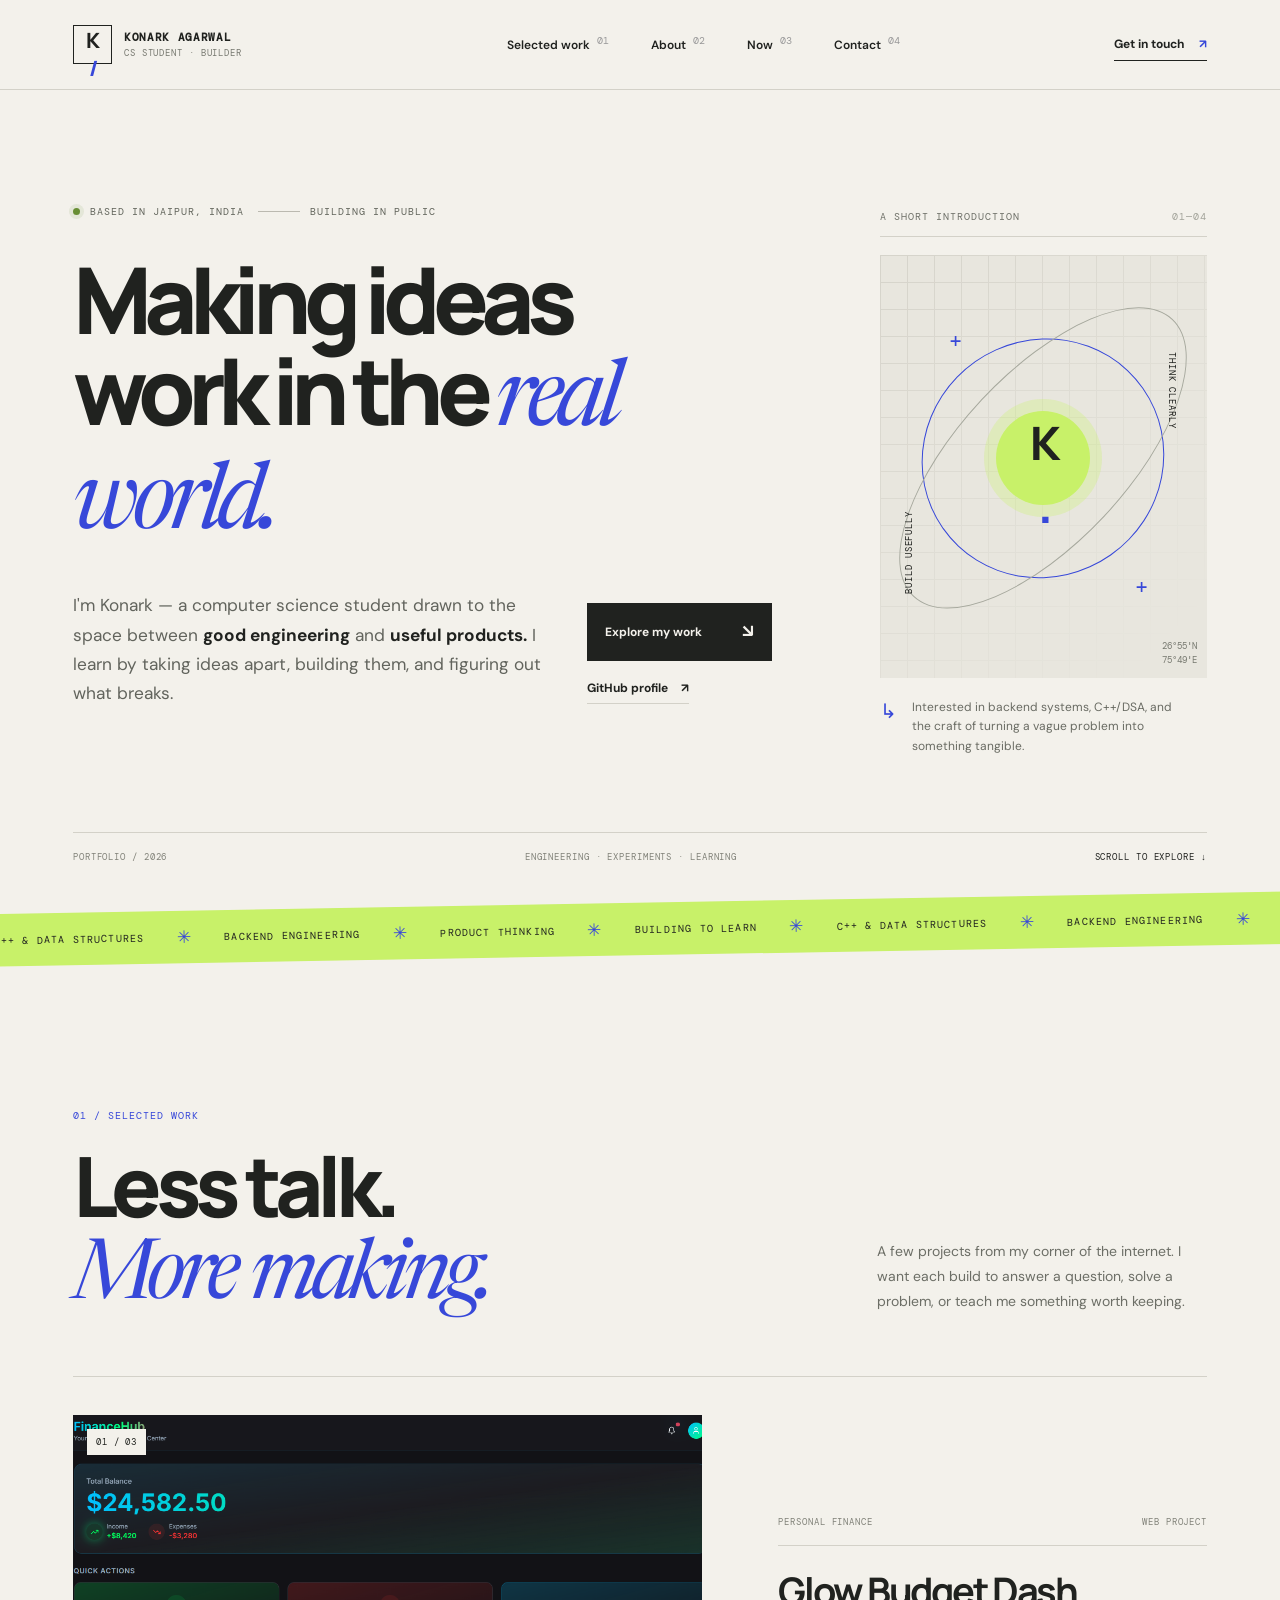
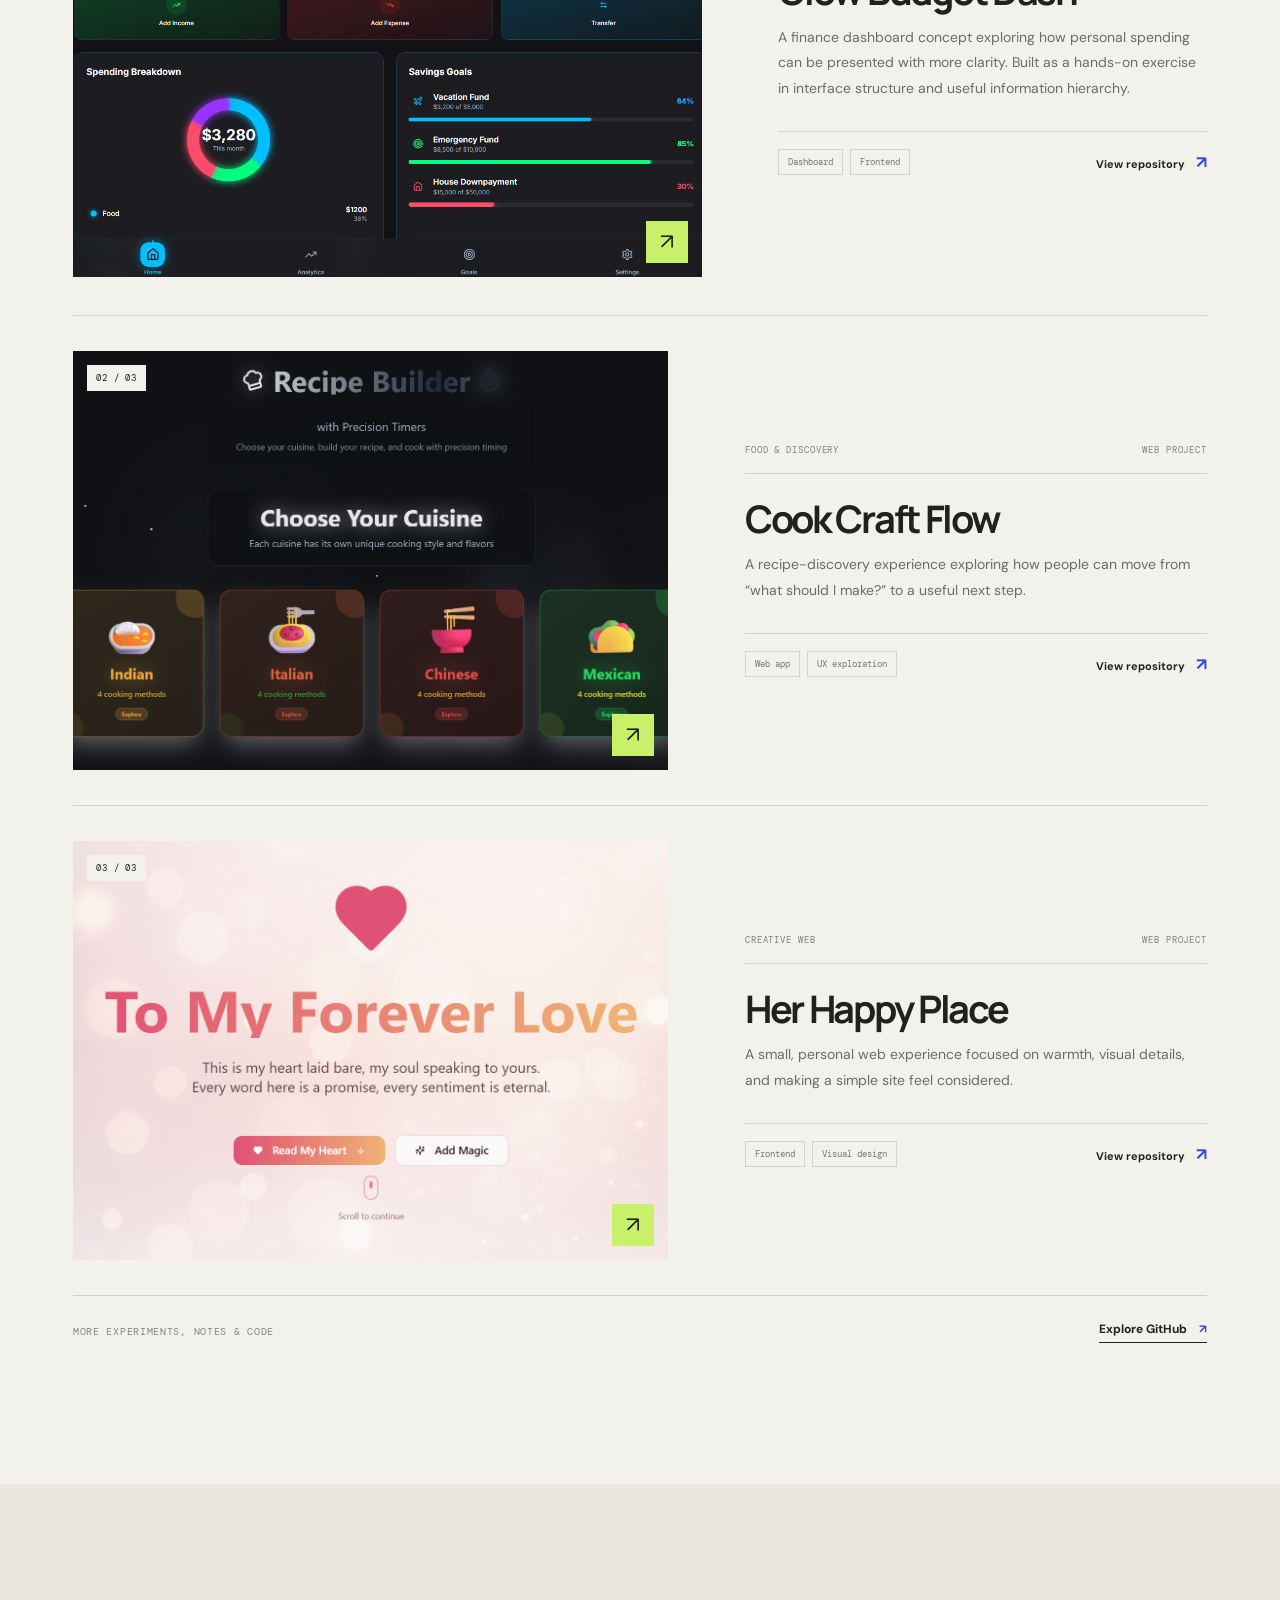
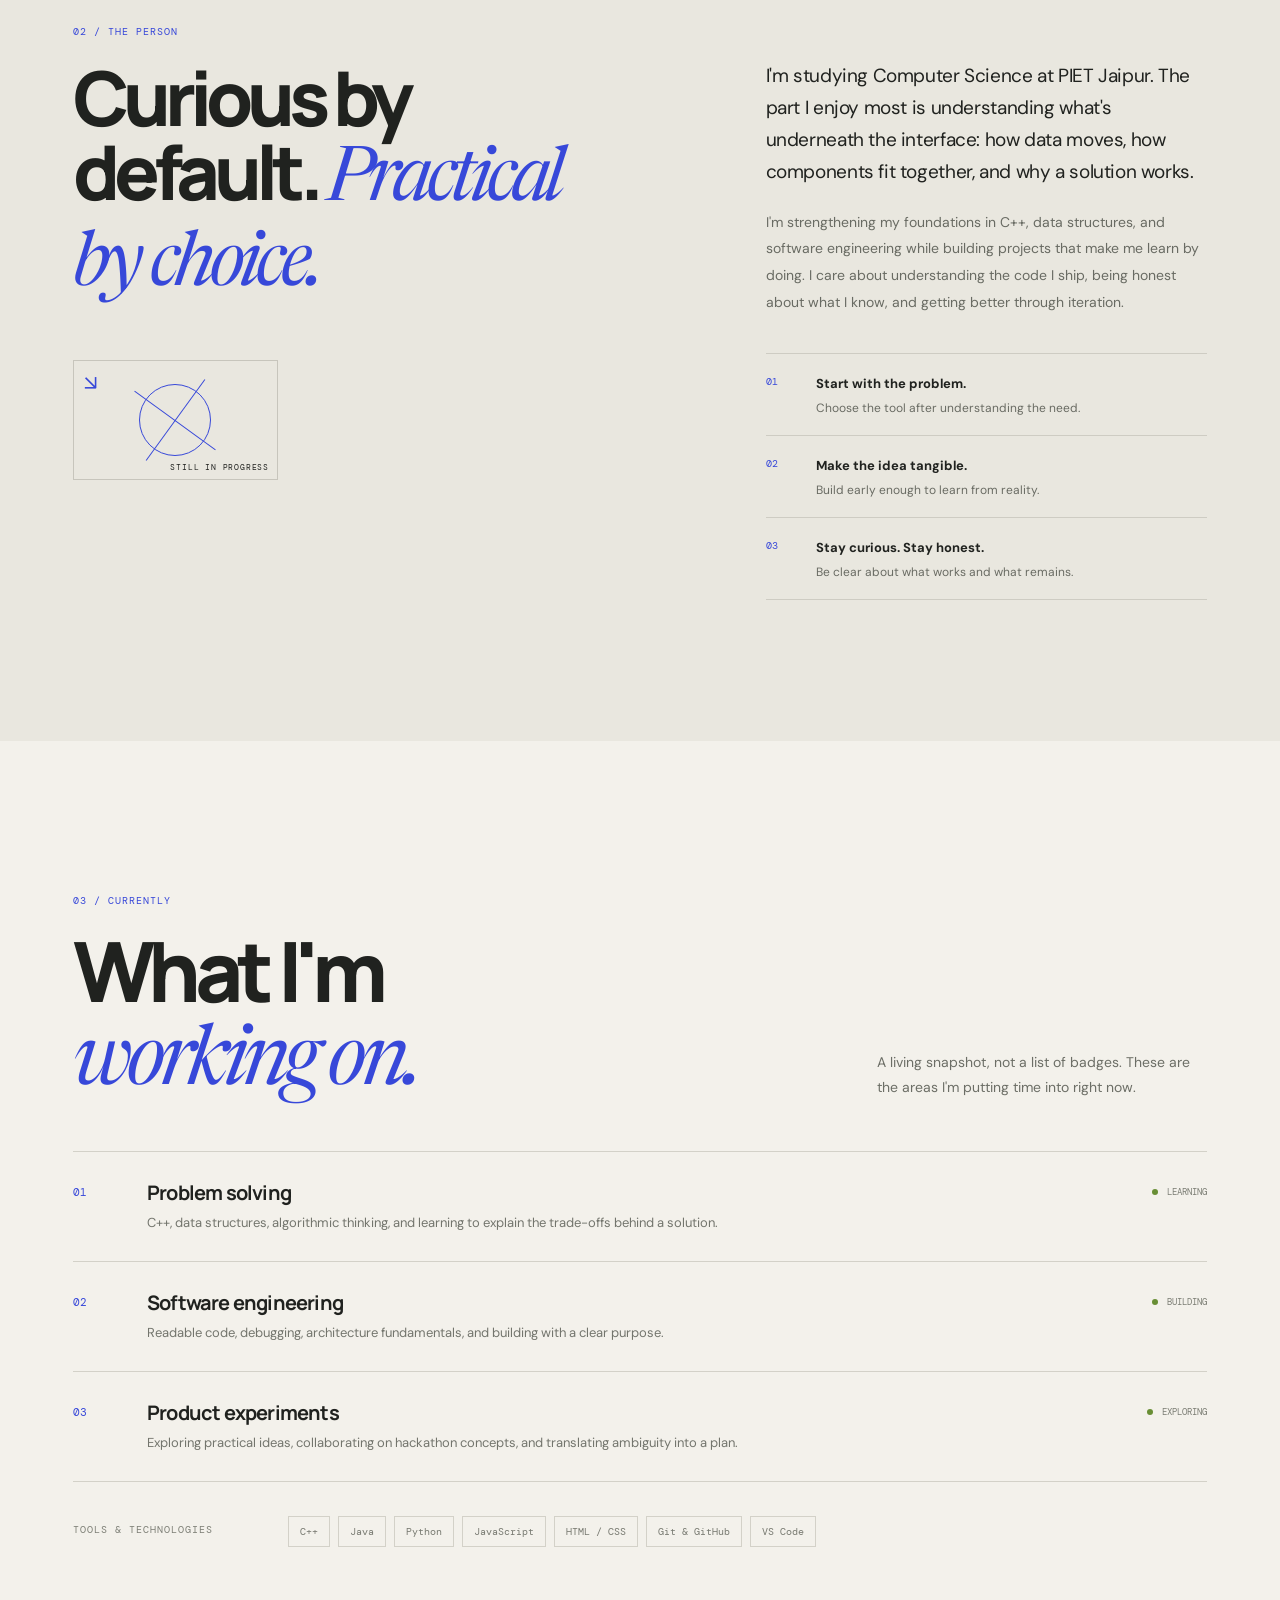
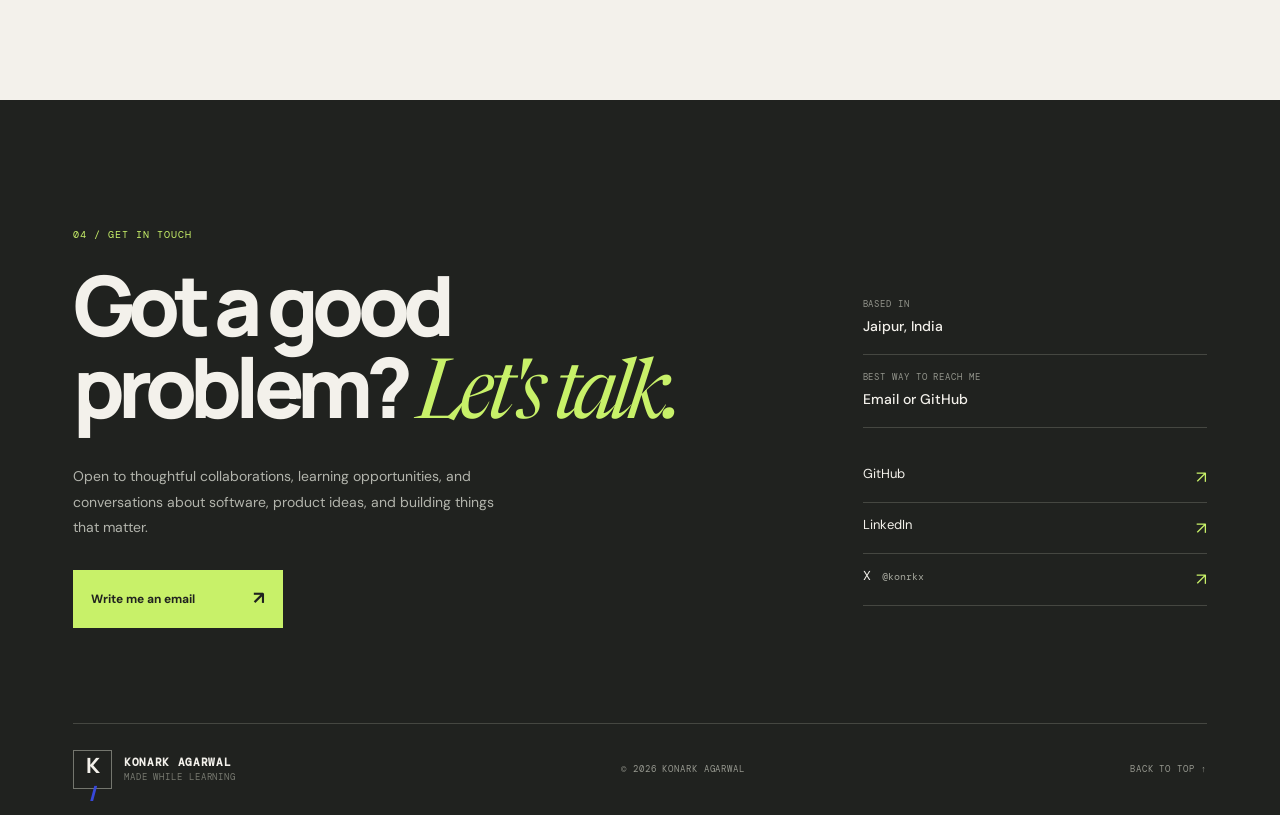
==== index.html @ 5699f6a3 "chore: initial commit of untouched original state" ====
<!DOCTYPE html>
<html lang="en">
<head>
  <meta charset="UTF-8"><meta name="viewport" content="width=device-width, initial-scale=1.0">
  <meta name="theme-color" content="#f3f1eb">
  <meta name="description" content="Konark Agarwal — computer science student building practical software, exploring systems, and learning by shipping projects.">
  <meta property="og:title" content="Konark Agarwal — Software, systems, and experiments"><meta property="og:description" content="Selected projects, engineering notes, and what I'm learning."><meta property="og:type" content="website">
  <title>Konark Agarwal — Software, systems, and experiments</title>
  <link rel="preconnect" href="https://fonts.googleapis.com"><link rel="preconnect" href="https://fonts.gstatic.com" crossorigin>
  <link href="https://fonts.googleapis.com/css2?family=DM+Mono:wght@400;500&family=DM+Sans:wght@400;500;600;700&family=Manrope:wght@400;500;600;700;800&family=Newsreader:opsz,wght@6..72,400;6..72,500;6..72,400&display=swap" rel="stylesheet">
  <link rel="stylesheet" href="css/style.css"><link rel="stylesheet" href="https://cdnjs.cloudflare.com/ajax/libs/font-awesome/6.4.0/css/all.min.css">
</head>
<body>
  <div class="scroll-progress" aria-hidden="true"><span id="progressBar"></span></div>
  <header class="site-header">
    <a class="brand" href="#home" aria-label="Konark Agarwal home"><span class="brand-mark">K<span>/</span></span><span class="brand-name">KONARK AGARWAL <small>CS STUDENT · BUILDER</small></span></a>
    <button class="menu-toggle" id="menuToggle" aria-label="Toggle navigation" aria-expanded="false"><span></span><span></span></button>
    <nav class="site-nav" id="siteNav" aria-label="Main navigation"><a href="#work">Selected work <sup>01</sup></a><a href="#about">About <sup>02</sup></a><a href="#now">Now <sup>03</sup></a><a href="#contact">Contact <sup>04</sup></a></nav>
    <a class="header-cta" href="mailto:konarkagarwal9999@gmail.com">Get in touch <span>↗</span></a>
  </header>
  <main id="home">
    <section class="hero page-grid">
      <div class="hero-main">
        <div class="kicker"><span class="live-dot"></span> BASED IN JAIPUR, INDIA <span class="kicker-rule"></span> BUILDING IN PUBLIC</div>
        <h1>Making ideas<br>work in the <em>real world.</em></h1>
        <div class="hero-bottom"><p class="hero-lede">I'm Konark — a computer science student drawn to the space between <strong>good engineering</strong> and <strong>useful products.</strong> I learn by taking ideas apart, building them, and figuring out what breaks.</p><div class="hero-links"><a class="button button-dark" href="#work">Explore my work <span>↘</span></a><a class="underlined-link" href="https://github.com/konark-dev" target="_blank" rel="noreferrer">GitHub profile <span>↗</span></a></div></div>
      </div>
      <aside class="hero-side"><div class="side-label">A SHORT INTRODUCTION <span>01—04</span></div><div class="hero-graphic" aria-hidden="true"><div class="graphic-grid"></div><div class="graphic-ring ring-one"></div><div class="graphic-ring ring-two"></div><div class="graphic-cross cross-one">+</div><div class="graphic-cross cross-two">+</div><div class="graphic-core">K<span>.</span></div><span class="graphic-caption cap-one">THINK CLEARLY</span><span class="graphic-caption cap-two">BUILD USEFULLY</span><span class="graphic-index">26°55'N<br>75°49'E</span></div><div class="side-note"><span class="note-mark">↳</span><p>Interested in backend systems, C++/DSA, and the craft of turning a vague problem into something tangible.</p></div></aside>
      <div class="hero-foot"><span>PORTFOLIO / 2026</span><span>ENGINEERING · EXPERIMENTS · LEARNING</span><a href="#work">SCROLL TO EXPLORE ↓</a></div>
    </section>
    <section class="signal-strip" aria-label="Areas of interest"><div class="signal-track"><span>C++ & DATA STRUCTURES</span><i>✳</i><span>BACKEND ENGINEERING</span><i>✳</i><span>PRODUCT THINKING</span><i>✳</i><span>BUILDING TO LEARN</span><i>✳</i><span>C++ & DATA STRUCTURES</span><i>✳</i><span>BACKEND ENGINEERING</span><i>✳</i><span>PRODUCT THINKING</span><i>✳</i><span>BUILDING TO LEARN</span><i>✳</i></div></section>
    <section class="work-section section-wrap" id="work">
      <div class="section-top"><div><div class="section-index">01 / SELECTED WORK</div><h2>Less talk.<br><em>More making.</em></h2></div><p class="section-intro">A few projects from my corner of the internet. I want each build to answer a question, solve a problem, or teach me something worth keeping.</p></div>
      <div class="work-list">
        <article class="work-card work-card-featured reveal"><a class="work-image image-budget" href="https://github.com/Konark-Agarwal/glow-budget-dash" target="_blank" rel="noreferrer" aria-label="View Glow Budget Dash on GitHub"><img src="assets/images/budget.png" alt="Preview of the Glow Budget Dash project"><span class="image-index">01 / 03</span><span class="image-arrow">↗</span></a><div class="work-details"><div class="work-meta"><span>PERSONAL FINANCE</span><span>WEB PROJECT</span></div><h3>Glow Budget Dash</h3><p>A finance dashboard concept exploring how personal spending can be presented with more clarity. Built as a hands-on exercise in interface structure and useful information hierarchy.</p><div class="work-bottom"><div class="chips"><span>Dashboard</span><span>Frontend</span></div><a class="case-link" href="https://github.com/Konark-Agarwal/glow-budget-dash" target="_blank" rel="noreferrer">View repository <span>↗</span></a></div></div></article>
        <article class="work-card reveal"><a class="work-image image-cook" href="https://github.com/Konark-Agarwal/cook-craft-flow" target="_blank" rel="noreferrer" aria-label="View Cook Craft Flow on GitHub"><img src="assets/images/cook.png" alt="Preview of the Cook Craft Flow project"><span class="image-index">02 / 03</span><span class="image-arrow">↗</span></a><div class="work-details"><div class="work-meta"><span>FOOD & DISCOVERY</span><span>WEB PROJECT</span></div><h3>Cook Craft Flow</h3><p>A recipe-discovery experience exploring how people can move from “what should I make?” to a useful next step.</p><div class="work-bottom"><div class="chips"><span>Web app</span><span>UX exploration</span></div><a class="case-link" href="https://github.com/Konark-Agarwal/cook-craft-flow" target="_blank" rel="noreferrer">View repository <span>↗</span></a></div></div></article>
        <article class="work-card reveal"><a class="work-image image-happy" href="https://github.com/Konark-Agarwal/her-happy-place-site" target="_blank" rel="noreferrer" aria-label="View Her Happy Place on GitHub"><img src="assets/images/love.png" alt="Preview of the Her Happy Place project"><span class="image-index">03 / 03</span><span class="image-arrow">↗</span></a><div class="work-details"><div class="work-meta"><span>CREATIVE WEB</span><span>WEB PROJECT</span></div><h3>Her Happy Place</h3><p>A small, personal web experience focused on warmth, visual details, and making a simple site feel considered.</p><div class="work-bottom"><div class="chips"><span>Frontend</span><span>Visual design</span></div><a class="case-link" href="https://github.com/Konark-Agarwal/her-happy-place-site" target="_blank" rel="noreferrer">View repository <span>↗</span></a></div></div></article>
      </div>
      <div class="more-work"><span>MORE EXPERIMENTS, NOTES & CODE</span><a href="https://github.com/konark-dev" target="_blank" rel="noreferrer">Explore GitHub <span>↗</span></a></div>
    </section>
    <section class="about-section" id="about"><div class="section-wrap about-grid"><div class="about-heading"><div class="section-index">02 / THE PERSON</div><h2>Curious by<br>default. <em>Practical<br>by choice.</em></h2><div class="about-doodle" aria-hidden="true"><span>↘</span><div></div><small>STILL IN PROGRESS</small></div></div><div class="about-body"><p class="about-lead">I'm studying Computer Science at PIET Jaipur. The part I enjoy most is understanding what's underneath the interface: how data moves, how components fit together, and why a solution works.</p><p>I'm strengthening my foundations in C++, data structures, and software engineering while building projects that make me learn by doing. I care about understanding the code I ship, being honest about what I know, and getting better through iteration.</p><div class="principles"><div><span>01</span><div><strong>Start with the problem.</strong><p>Choose the tool after understanding the need.</p></div></div><div><span>02</span><div><strong>Make the idea tangible.</strong><p>Build early enough to learn from reality.</p></div></div><div><span>03</span><div><strong>Stay curious. Stay honest.</strong><p>Be clear about what works and what remains.</p></div></div></div></div></div></section>
    <section class="now-section section-wrap" id="now"><div class="section-top"><div><div class="section-index">03 / CURRENTLY</div><h2>What I'm<br><em>working on.</em></h2></div><p class="section-intro">A living snapshot, not a list of badges. These are the areas I'm putting time into right now.</p></div><div class="now-list"><article class="now-row reveal"><span class="now-num">01</span><div><h3>Problem solving</h3><p>C++, data structures, algorithmic thinking, and learning to explain the trade-offs behind a solution.</p></div><span class="now-state"><i></i> LEARNING</span></article><article class="now-row reveal"><span class="now-num">02</span><div><h3>Software engineering</h3><p>Readable code, debugging, architecture fundamentals, and building with a clear purpose.</p></div><span class="now-state"><i></i> BUILDING</span></article><article class="now-row reveal"><span class="now-num">03</span><div><h3>Product experiments</h3><p>Exploring practical ideas, collaborating on hackathon concepts, and translating ambiguity into a plan.</p></div><span class="now-state"><i></i> EXPLORING</span></article></div><div class="stack-block"><span class="stack-label">TOOLS & TECHNOLOGIES</span><div class="stack-tags"><span>C++</span><span>Java</span><span>Python</span><span>JavaScript</span><span>HTML / CSS</span><span>Git & GitHub</span><span>VS Code</span></div></div></section>
    <section class="contact-section" id="contact"><div class="section-wrap contact-grid"><div class="contact-main"><div class="section-index">04 / GET IN TOUCH</div><h2>Got a good<br>problem? <em>Let's talk.</em></h2><p>Open to thoughtful collaborations, learning opportunities, and conversations about software, product ideas, and building things that matter.</p><a class="button button-light" href="mailto:konarkagarwal9999@gmail.com">Write me an email <span>↗</span></a></div><div class="contact-aside"><div class="contact-fact"><span>BASED IN</span><strong>Jaipur, India</strong></div><div class="contact-fact"><span>BEST WAY TO REACH ME</span><strong>Email or GitHub</strong></div><div class="social-links"><a href="https://github.com/konark-dev" target="_blank" rel="noreferrer"><span>GitHub</span><b>↗</b></a><a href="https://www.linkedin.com/in/konark-agarwal-3a4373375" target="_blank" rel="noreferrer"><span>LinkedIn</span><b>↗</b></a><a href="https://x.com/konrkx" target="_blank" rel="noreferrer"><span>X <small>@konrkx</small></span><b>↗</b></a></div></div></div><footer class="site-footer"><a class="brand footer-brand" href="#home"><span class="brand-mark">K<span>/</span></span><span class="brand-name">KONARK AGARWAL <small>MADE WHILE LEARNING</small></span></a><span>© <span id="year"></span> KONARK AGARWAL</span><a href="#home">BACK TO TOP ↑</a></footer></section>
  </main><script src="js/script.js"></script>
</body></html>
---- css/style.css ----
@import url('https://fonts.googleapis.com/css2?family=DM+Mono:wght@400;500&family=DM+Sans:wght@400;500;600;700&family=Manrope:wght@400;500;600;700;800&family=Newsreader:opsz,wght@6..72,400;6..72,500;6..72,400&display=swap');
:root{--paper:#f3f1eb;--paper-2:#e9e7df;--ink:#20221f;--muted:#777970;--line:#d3d1c8;--accent:#c8f169;--blue:#3748d9;--mono:'DM Mono',monospace;--sans:'DM Sans',sans-serif;--display:'Manrope',sans-serif;--serif:'Newsreader',serif;--gutter:clamp(22px,5.7vw,92px);--max:1440px}*{box-sizing:border-box}html{scroll-behavior:smooth;scroll-padding-top:92px}body{margin:0;background:var(--paper);color:var(--ink);font-family:var(--sans);font-size:16px;line-height:1.55;-webkit-font-smoothing:antialiased}a{color:inherit;text-decoration:none}button{font:inherit}.scroll-progress{position:fixed;z-index:1000;top:0;left:0;width:100%;height:3px;pointer-events:none}.scroll-progress span{display:block;width:0;height:100%;background:var(--blue)}.site-header{height:90px;padding:0 var(--gutter);display:flex;align-items:center;justify-content:space-between;border-bottom:1px solid var(--line);gap:28px;position:relative;z-index:100;background:rgba(243,241,235,.94);backdrop-filter:blur(12px)}.brand{display:flex;align-items:center;gap:12px;min-width:220px}.brand-mark{width:39px;height:39px;border:1.5px solid var(--ink);display:grid;place-items:center;font:800 21px var(--display);letter-spacing:-2px}.brand-mark span{color:var(--blue)}.brand-name{font:700 11px/1.5 var(--mono);letter-spacing:.06em}.brand-name small{display:block;color:var(--muted);font:400 9px/1.6 var(--mono);letter-spacing:.1em}.site-nav{display:flex;align-items:center;gap:clamp(20px,3.3vw,52px)}.site-nav a{font-size:12px;font-weight:600;transition:color .2s}.site-nav a:hover,.underlined-link:hover,.case-link:hover{color:var(--blue)}.site-nav sup{font:10px var(--mono);color:#999;margin-left:4px}.header-cta{font-size:12px;font-weight:700;border-bottom:1px solid var(--ink);padding:7px 0;white-space:nowrap}.header-cta span{margin-left:12px;color:var(--blue)}.menu-toggle{display:none}.page-grid,.section-wrap{max-width:var(--max);margin:0 auto;padding-left:var(--gutter);padding-right:var(--gutter)}.hero{padding-top:clamp(70px,9vw,132px);display:grid;grid-template-columns:minmax(0,1.55fr) minmax(260px,.72fr);column-gap:clamp(40px,8vw,132px);position:relative}.kicker,.section-index,.side-label,.hero-foot,.work-meta,.image-index,.note-mark,.stack-label,.contact-fact>span,.site-footer>span,.site-footer>a:last-of-type{font:10px var(--mono);letter-spacing:.1em}.kicker{display:flex;align-items:center;gap:10px;color:#62655c}.live-dot,.now-state i{width:7px;height:7px;background:#688e34;border-radius:50%;display:inline-block;box-shadow:0 0 0 4px #688e341a}.kicker-rule{width:42px;height:1px;background:#bbb9b0;margin-left:4px}.hero h1{font:800 clamp(54px,7.2vw,106px)/.98 var(--display);letter-spacing:-.085em;margin:36px 0 40px;max-width:950px}.hero h1 em,.section-top h2 em,.about-heading h2 em,.contact-main h2 em{font-family:var(--serif);font-weight:400;letter-spacing:-.07em}.hero h1 em{color:var(--blue)}.hero-bottom{display:grid;grid-template-columns:minmax(220px,490px) 190px;align-items:end;gap:40px}.hero-lede{font-size:clamp(15px,1.35vw,18px);line-height:1.7;color:#62645d;margin:0}.hero-lede strong{color:var(--ink);font-weight:700}.hero-links{display:flex;flex-direction:column;align-items:flex-start;gap:18px;padding-bottom:5px}.button{display:inline-flex;align-items:center;justify-content:space-between;gap:25px;padding:15px 18px;font-size:12px;font-weight:700;transition:transform .25s,background .25s,color .25s}.button:hover{transform:translateY(-3px)}.button-dark{background:var(--ink);color:var(--paper);min-width:185px}.button-dark:hover{background:var(--blue)}.button span{font-size:18px}.underlined-link{font-size:12px;font-weight:700;border-bottom:1px solid var(--line);padding-bottom:5px;transition:color .2s}.underlined-link span{margin-left:10px}.hero-side{padding-top:5px}.side-label{display:flex;justify-content:space-between;color:#6f7169;padding-bottom:13px;border-bottom:1px solid var(--line)}.side-label span{color:#a2a39a}.hero-graphic{height:clamp(290px,33vw,450px);position:relative;overflow:hidden;background:#e8e6de;margin-top:18px}.graphic-grid{position:absolute;inset:0;background-image:linear-gradient(#d5d3ca 1px,transparent 1px),linear-gradient(90deg,#d5d3ca 1px,transparent 1px);background-size:27px 27px;mask-image:linear-gradient(135deg,black,transparent 90%)}.graphic-ring{position:absolute;border:1px solid #a7a99e;border-radius:50%;left:50%;top:48%;transform:translate(-50%,-50%) rotate(-30deg)}.ring-one{width:75%;height:56%;border-color:var(--blue);transform:translate(-50%,-50%) rotate(-35deg)}.ring-two{width:52%;height:90%;transform:translate(-50%,-50%) rotate(43deg)}.graphic-core{position:absolute;left:50%;top:48%;transform:translate(-50%,-50%);width:94px;height:94px;border-radius:50%;display:grid;place-items:center;background:var(--accent);font:800 46px var(--display);letter-spacing:-.1em;box-shadow:0 0 0 12px #c8f1694a}.graphic-core span{color:var(--blue)}.graphic-cross{position:absolute;color:var(--blue);font:22px var(--mono)}.cross-one{top:17%;left:21%}.cross-two{bottom:18%;right:18%}.graphic-caption{position:absolute;font:9px var(--mono);letter-spacing:.1em}.cap-one{top:23%;right:9%;writing-mode:vertical-rl}.cap-two{bottom:20%;left:7%;writing-mode:vertical-rl;transform:rotate(180deg)}.graphic-index{position:absolute;right:10px;bottom:10px;font:9px/1.6 var(--mono);text-align:right;color:#777970}.side-note{display:flex;gap:13px;padding-top:20px}.note-mark{color:var(--blue);font-size:20px}.side-note p{margin:0;color:#696b63;font-size:12px;line-height:1.65;max-width:280px}.hero-foot{grid-column:1/-1;margin-top:75px;padding:18px 0 20px;border-top:1px solid var(--line);display:flex;justify-content:space-between;gap:20px;color:#818279;font-size:9px}.hero-foot a{color:var(--ink)}.signal-strip{background:var(--accent);overflow:hidden;transform:rotate(-1deg) scale(1.01);margin:20px 0 0;padding:15px 0}.signal-track{display:flex;align-items:center;justify-content:space-around;gap:32px;width:max-content;min-width:100%;animation:marquee 36s linear infinite;font:10px var(--mono);letter-spacing:.11em}.signal-track i{font-style:normal;color:var(--blue);font-size:17px}@keyframes marquee{to{transform:translateX(-50%)}}.work-section{padding-top:clamp(90px,12vw,165px);padding-bottom:clamp(85px,11vw,150px)}.section-top{display:flex;justify-content:space-between;align-items:flex-end;gap:45px;margin-bottom:56px}.section-index{color:var(--blue);margin-bottom:23px}.section-top h2,.about-heading h2,.contact-main h2{font:800 clamp(48px,6.5vw,86px)/.98 var(--display);letter-spacing:-.08em;margin:0}.section-top h2 em{color:var(--blue)}.section-intro{max-width:330px;margin:0 0 5px;color:#6c6e66;font-size:14px;line-height:1.8}.work-list{border-top:1px solid var(--line)}.work-card{display:grid;grid-template-columns:minmax(0,1.03fr) minmax(280px,.8fr);gap:clamp(30px,6vw,88px);align-items:center;padding:35px 0;border-bottom:1px solid var(--line)}.work-card-featured{grid-template-columns:minmax(0,1.1fr) minmax(300px,.75fr);padding-top:38px;padding-bottom:38px}.work-image{position:relative;display:block;overflow:hidden;min-height:270px;aspect-ratio:1.42;background:#e2e0d7}.work-card-featured .work-image{aspect-ratio:1.36}.work-image img{display:block;width:100%;height:100%;min-height:270px;object-fit:cover;transition:transform .7s cubic-bezier(.2,.7,.2,1),filter .4s}.work-image:hover img{transform:scale(1.035);filter:saturate(1.04)}.image-index{position:absolute;top:14px;left:14px;padding:7px 9px;background:var(--paper);font-size:9px}.image-arrow{position:absolute;right:14px;bottom:14px;width:42px;height:42px;display:grid;place-items:center;background:var(--accent);color:var(--ink);font-size:22px;transition:background .2s,transform .2s}.work-image:hover .image-arrow{background:var(--blue);color:white;transform:rotate(45deg)}.work-details{padding:12px 0}.work-meta{display:flex;justify-content:space-between;gap:20px;color:#818279;font-size:9px;padding-bottom:17px;border-bottom:1px solid var(--line)}.work-details h3{font:700 clamp(26px,3vw,38px)/1.1 var(--display);letter-spacing:-.06em;margin:24px 0 13px}.work-details>p{color:#6b6d65;font-size:14px;line-height:1.8;max-width:460px;margin:0}.work-bottom{display:flex;justify-content:space-between;align-items:center;gap:20px;margin-top:30px;padding-top:17px;border-top:1px solid var(--line)}.chips{display:flex;flex-wrap:wrap;gap:7px}.chips span,.stack-tags span{border:1px solid var(--line);padding:6px 9px;color:#777970;font:9px var(--mono)}.case-link{font-size:11px;font-weight:700;white-space:nowrap;transition:color .2s}.case-link span{font-size:17px;margin-left:8px;color:var(--blue)}.more-work{display:flex;justify-content:space-between;align-items:center;padding-top:25px;font:10px var(--mono);letter-spacing:.07em;color:#85867d}.more-work a{color:var(--ink);font:700 12px var(--sans);letter-spacing:0;border-bottom:1px solid var(--ink);padding-bottom:5px}.more-work a span{color:var(--blue);margin-left:9px}.about-section{background:var(--paper-2);padding:clamp(85px,11vw,150px) 0}.about-grid{display:grid;grid-template-columns:minmax(0,1fr) minmax(320px,.8fr);gap:clamp(50px,11vw,170px)}.about-heading h2{font-size:clamp(47px,5.9vw,80px)}.about-heading h2 em{color:var(--blue)}.about-doodle{width:205px;height:120px;border:1px solid #c7c5bc;margin-top:55px;position:relative;display:flex;align-items:center;justify-content:center}.about-doodle div{width:72px;height:72px;border:1px solid var(--blue);border-radius:50%;position:relative}.about-doodle div:before,.about-doodle div:after{content:'';position:absolute;background:var(--blue)}.about-doodle div:before{width:100px;height:1px;top:50%;left:-15px;transform:rotate(36deg)}.about-doodle div:after{height:100px;width:1px;left:50%;top:-15px;transform:rotate(36deg)}.about-doodle>span{position:absolute;top:6px;left:10px;color:var(--blue);font-size:21px}.about-doodle small{position:absolute;right:8px;bottom:7px;background:var(--paper-2);padding-left:5px;font:8px var(--mono);letter-spacing:.1em}.about-body{padding-top:35px}.about-body p{color:#696b63;font-size:14px;line-height:1.9;margin:0 0 20px}.about-body .about-lead{font-size:19px;line-height:1.7;color:var(--ink);letter-spacing:-.02em}.principles{margin-top:38px;border-top:1px solid #ceccc3}.principles>div{display:grid;grid-template-columns:38px 1fr;gap:12px;padding:17px 0;border-bottom:1px solid #ceccc3}.principles>div>span{font:10px var(--mono);color:var(--blue);padding-top:4px}.principles strong{font-size:13px}.principles p{font-size:12px;margin:3px 0 0;line-height:1.6}.now-section{padding-top:clamp(90px,12vw,155px);padding-bottom:clamp(90px,12vw,155px)}.now-section .section-top{margin-bottom:45px}.now-list{border-top:1px solid var(--line)}.now-row{display:grid;grid-template-columns:50px minmax(0,1fr) 120px;align-items:start;gap:24px;padding:27px 0;border-bottom:1px solid var(--line)}.now-num{font:11px var(--mono);color:var(--blue);padding-top:6px}.now-row h3{font:700 20px var(--display);letter-spacing:-.04em;margin:0 0 6px}.now-row p{font-size:13px;color:#73756d;line-height:1.7;margin:0;max-width:600px}.now-state{display:flex;align-items:center;justify-content:flex-end;gap:9px;font:9px var(--mono);color:#7b7d74;padding-top:7px}.now-state i{width:6px;height:6px;box-shadow:none}.stack-block{display:grid;grid-template-columns:190px 1fr;gap:25px;padding-top:34px}.stack-label{color:#7d7f76;padding-top:7px}.stack-tags{display:flex;flex-wrap:wrap;gap:8px}.stack-tags span{font-size:10px;padding:8px 11px}.contact-section{background:var(--ink);color:var(--paper);padding:clamp(75px,10vw,130px) 0 0}.contact-grid{display:grid;grid-template-columns:minmax(0,1.2fr) minmax(250px,.65fr);gap:clamp(50px,12vw,170px);padding-bottom:95px}.contact-main .section-index{color:var(--accent)}.contact-main h2{font-size:clamp(50px,6.5vw,86px);margin-bottom:25px}.contact-main h2 em{color:var(--accent)}.contact-main>p{max-width:440px;color:#b2b4ac;line-height:1.8;font-size:14px;margin:0 0 30px}.button-light{background:var(--accent);color:var(--ink);min-width:210px}.button-light:hover{background:var(--paper)}.contact-aside{padding-top:54px}.contact-fact{padding:16px 0;border-bottom:1px solid #454741;display:flex;flex-direction:column;gap:6px}.contact-fact>span{color:#92948b;font-size:9px}.contact-fact strong{font-size:14px;font-weight:500}.social-links{margin-top:24px}.social-links a{display:flex;justify-content:space-between;padding:12px 0;border-bottom:1px solid #454741;font-size:13px;transition:color .2s}.social-links a:hover{color:var(--accent)}.social-links b{font-size:17px;font-weight:400;color:var(--accent)}.social-links small{color:#a7a99f;font:10px var(--mono);margin-left:8px}.site-footer{margin:0 var(--gutter);border-top:1px solid #454741;min-height:92px;display:flex;align-items:center;justify-content:space-between;gap:22px;color:#96988f}.footer-brand{min-width:0;color:var(--paper)}.footer-brand .brand-mark{border-color:#74766e}.footer-brand .brand-name{color:var(--paper)}.site-footer>span,.site-footer>a:last-of-type{font-size:9px}.site-footer>a:last-of-type:hover{color:var(--accent)}.reveal{opacity:0;transform:translateY(18px);transition:opacity .7s ease,transform .7s cubic-bezier(.2,.7,.2,1)}.reveal.is-visible{opacity:1;transform:translateY(0)}@media(min-width:1450px){.hero,.section-wrap{padding-left:0;padding-right:0}.site-footer{max-width:calc(var(--max) - 2 * var(--gutter));margin-left:auto;margin-right:auto}}@media(max-width:1000px){.site-header{gap:20px}.brand{min-width:auto}.site-nav{gap:20px}.header-cta{display:none}.hero{grid-template-columns:minmax(0,1.2fr) minmax(230px,.8fr);column-gap:35px}.hero-bottom{grid-template-columns:1fr}.hero-links{flex-direction:row;align-items:center;flex-wrap:wrap}.work-card,.work-card-featured{grid-template-columns:minmax(0,1fr) minmax(0,.9fr);gap:30px}.work-image,.work-image img{min-height:220px}.about-grid{gap:60px}.contact-grid{gap:70px}}@media(max-width:720px){html{scroll-padding-top:70px}.site-header{height:72px;padding:0 22px}.brand-mark{width:34px;height:34px;font-size:19px}.brand-name{font-size:10px}.menu-toggle{display:flex;margin-left:auto;width:40px;height:40px;border:1px solid var(--line);background:transparent;align-items:center;justify-content:center;flex-direction:column;gap:5px}.menu-toggle span{height:1px;width:16px;background:var(--ink);transition:transform .2s}.menu-toggle[aria-expanded=true] span:first-child{transform:translateY(3px) rotate(45deg)}.menu-toggle[aria-expanded=true] span:last-child{transform:translateY(-3px) rotate(-45deg)}.site-nav{display:none;position:absolute;left:0;right:0;top:71px;background:var(--paper);border-bottom:1px solid var(--line);padding:20px 22px 24px;flex-direction:column;align-items:stretch;gap:0}.site-nav.open{display:flex}.site-nav a{padding:14px 0;border-bottom:1px solid var(--line);font-size:14px}.site-nav sup{float:right}.hero{padding-top:65px;display:flex;flex-direction:column}.kicker{font-size:8px;gap:7px}.kicker-rule{width:20px}.hero h1{font-size:clamp(48px,12vw,78px);margin:28px 0 26px;letter-spacing:-.085em}.hero-bottom{gap:24px}.hero-lede{font-size:15px}.hero-links{gap:17px}.button{padding:14px 15px}.hero-side{padding-top:54px}.hero-graphic{height:330px}.side-note p{max-width:none}.hero-foot{margin-top:45px;flex-wrap:wrap;font-size:8px}.hero-foot span:nth-child(2){display:none}.signal-strip{margin-top:15px;padding:12px 0}.signal-track{font-size:9px;gap:22px}.section-top{display:block;margin-bottom:35px}.section-top h2,.about-heading h2,.contact-main h2{font-size:clamp(47px,11vw,72px)}.section-intro{margin-top:22px;font-size:13px}.work-section{padding-top:85px;padding-bottom:85px}.work-card,.work-card-featured{display:flex;flex-direction:column;align-items:stretch;gap:20px;padding:26px 0}.work-image,.work-card-featured .work-image{aspect-ratio:1.2;min-height:0}.work-image img{min-height:0}.work-details{padding:0}.work-details h3{font-size:30px;margin:19px 0 10px}.work-details>p{font-size:13px}.work-bottom{margin-top:22px}.more-work{font-size:8px;gap:20px}.more-work a{font-size:11px;white-space:nowrap}.about-section{padding:80px 0}.about-grid{display:flex;flex-direction:column;gap:25px}.about-doodle{margin-top:35px;width:180px;height:100px}.about-body{padding-top:0}.about-body .about-lead{font-size:17px}.principles{margin-top:25px}.now-section{padding-top:85px;padding-bottom:85px}.now-row{grid-template-columns:28px 1fr;gap:12px;padding:22px 0}.now-row h3{font-size:18px}.now-row p{font-size:12px}.now-state{grid-column:2;justify-content:flex-start;padding-top:0}.stack-block{display:block;padding-top:30px}.stack-tags{margin-top:15px}.contact-section{padding-top:75px}.contact-grid{display:flex;flex-direction:column;gap:25px;padding-bottom:65px}.contact-main h2{margin-bottom:20px}.contact-main>p{font-size:13px}.contact-aside{padding-top:0}.site-footer{margin:0 22px;padding:22px 0;display:grid;grid-template-columns:1fr auto;gap:20px}.site-footer>span{grid-column:1}.site-footer>a:last-of-type{grid-column:2;grid-row:2}.footer-brand .brand-name{font-size:9px}.footer-brand .brand-name small{font-size:8px}}@media(prefers-reduced-motion:reduce){*,*::before,*::after{scroll-behavior:auto!important;animation-duration:.01ms!important;animation-iteration-count:1!important;transition-duration:.01ms!important}.reveal{opacity:1;transform:none}}
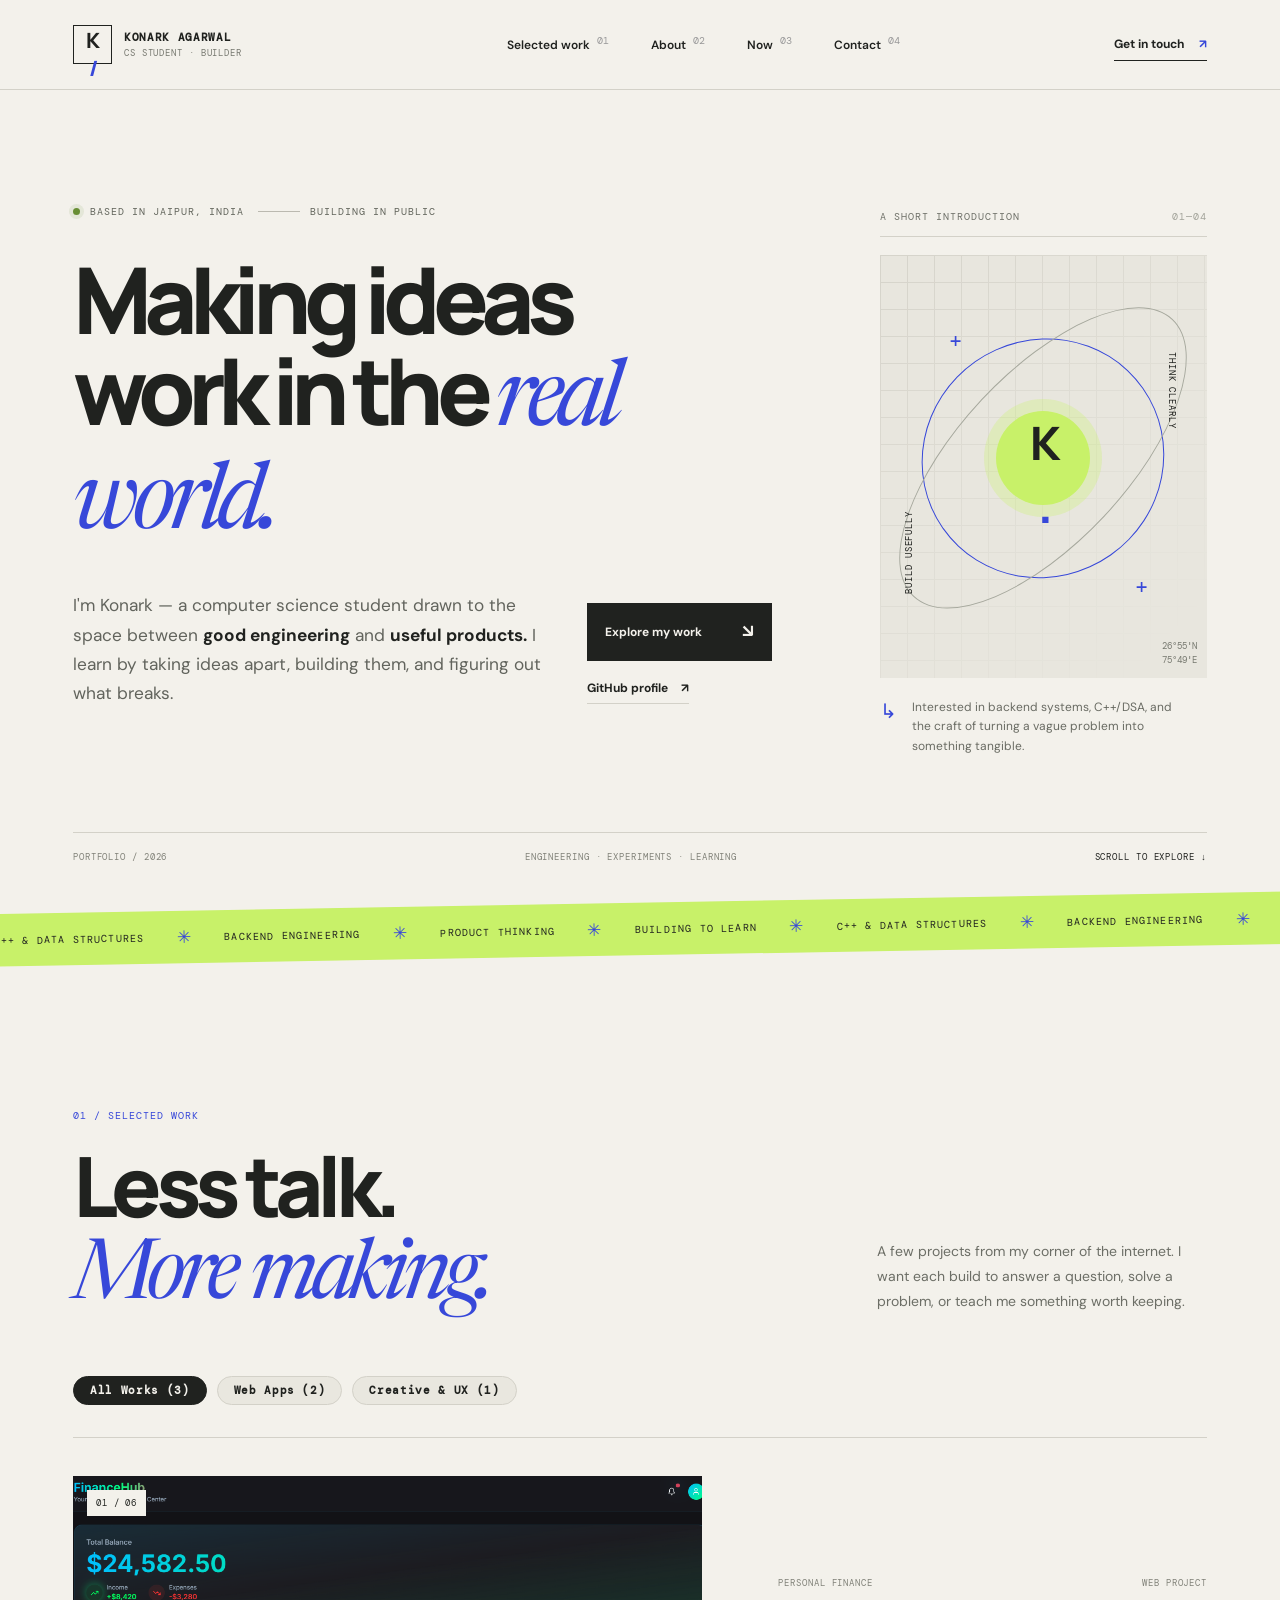
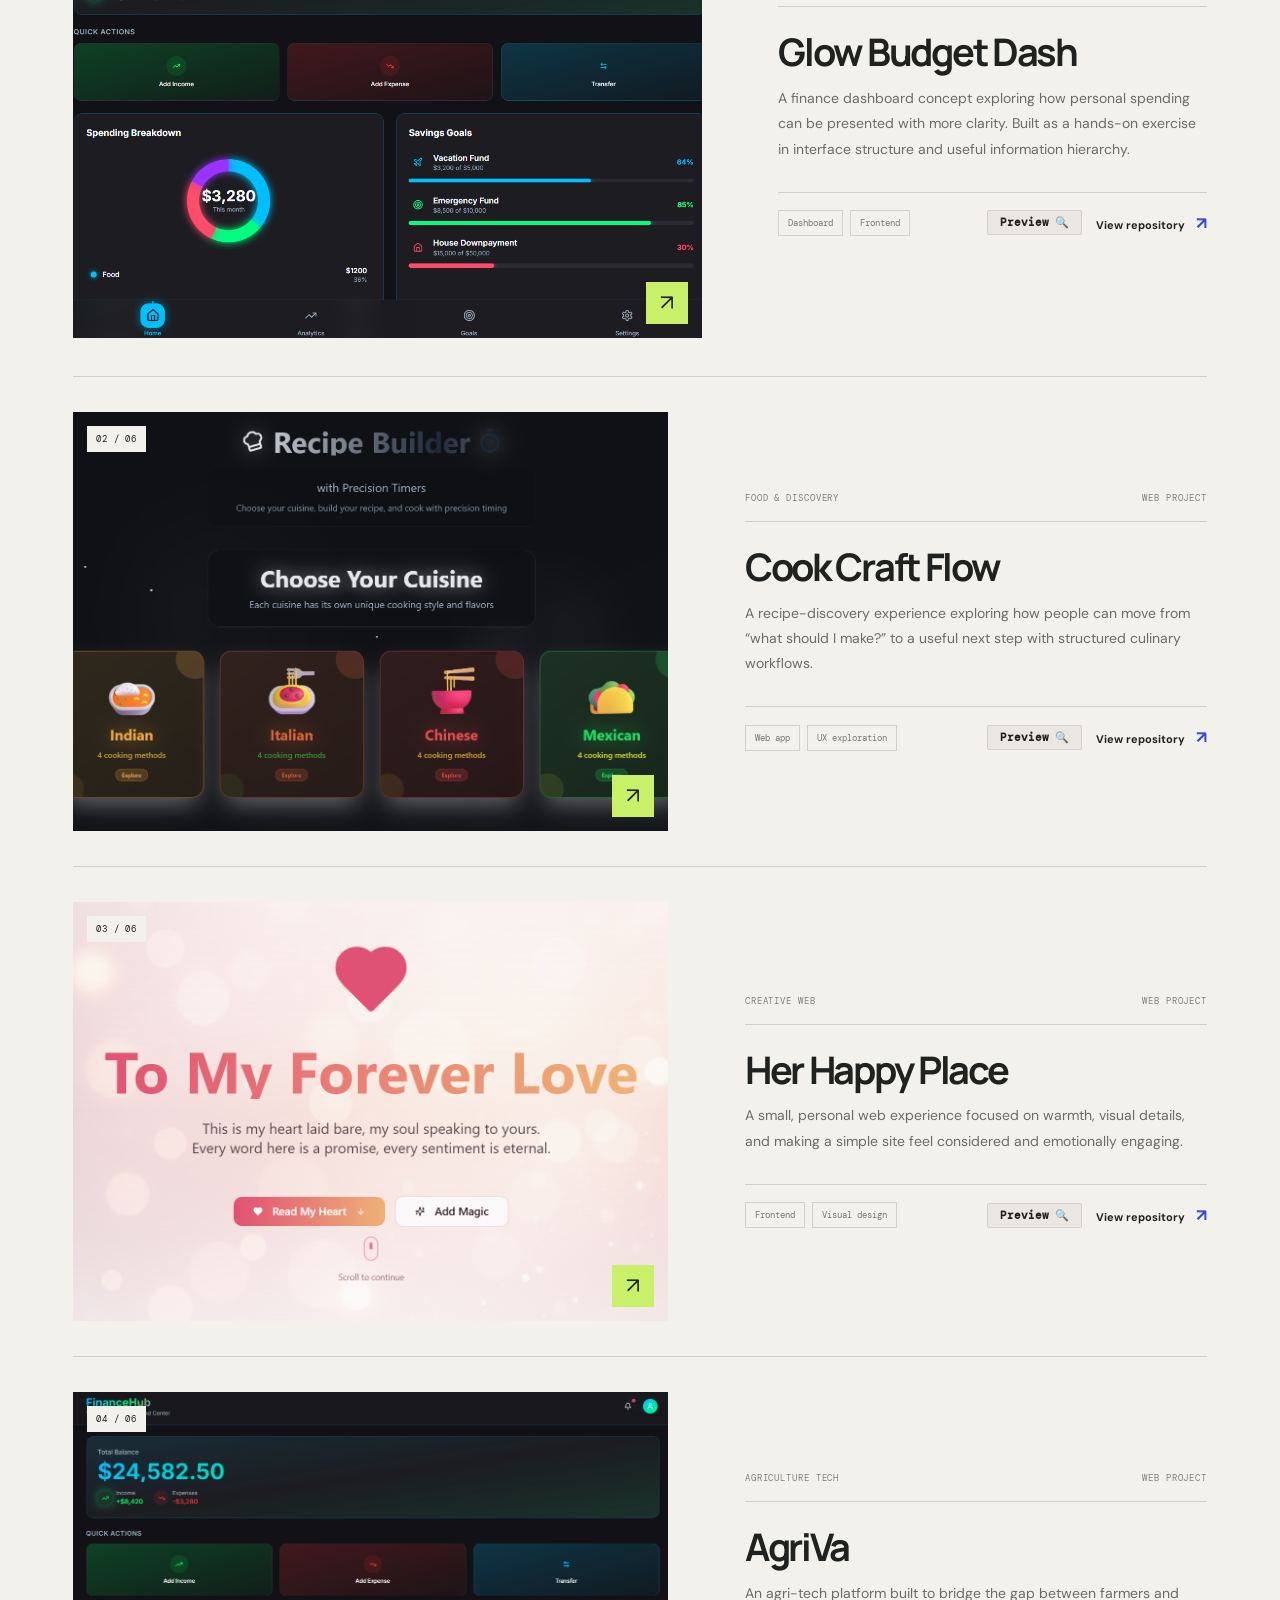
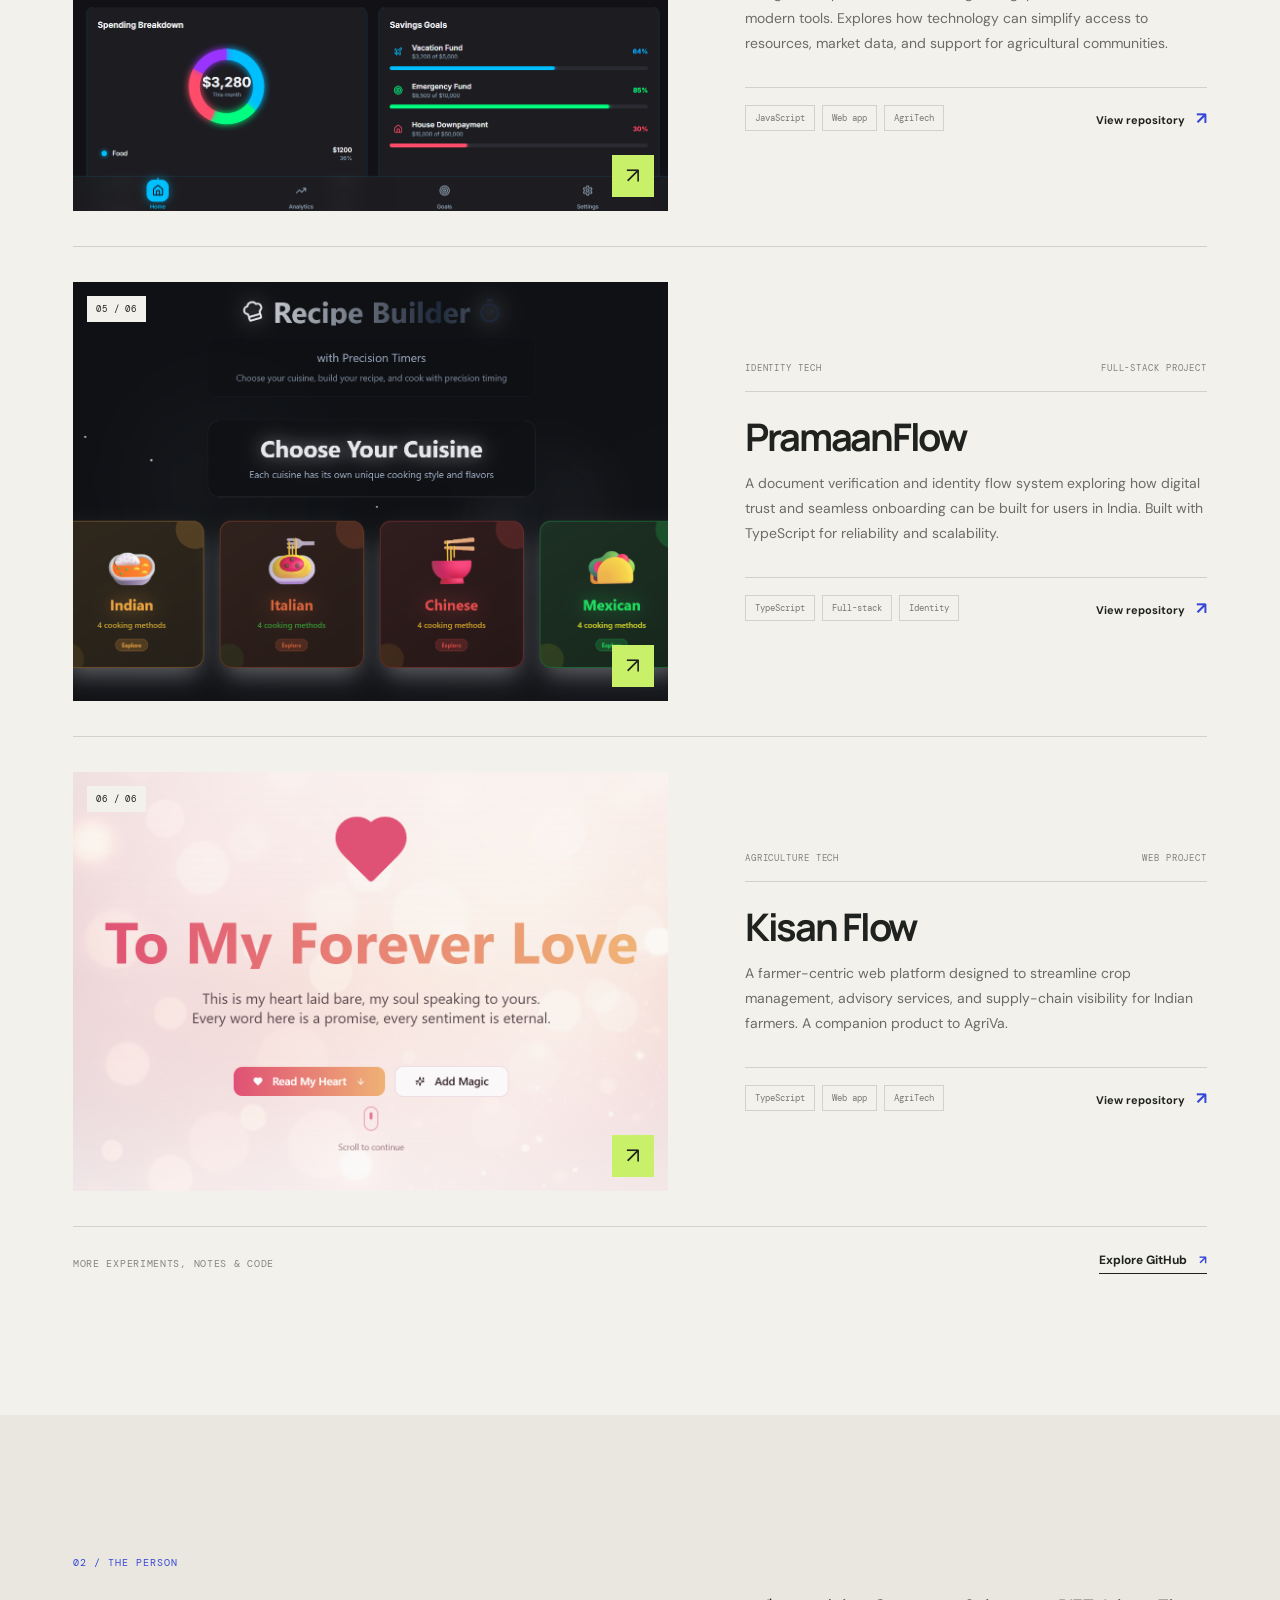
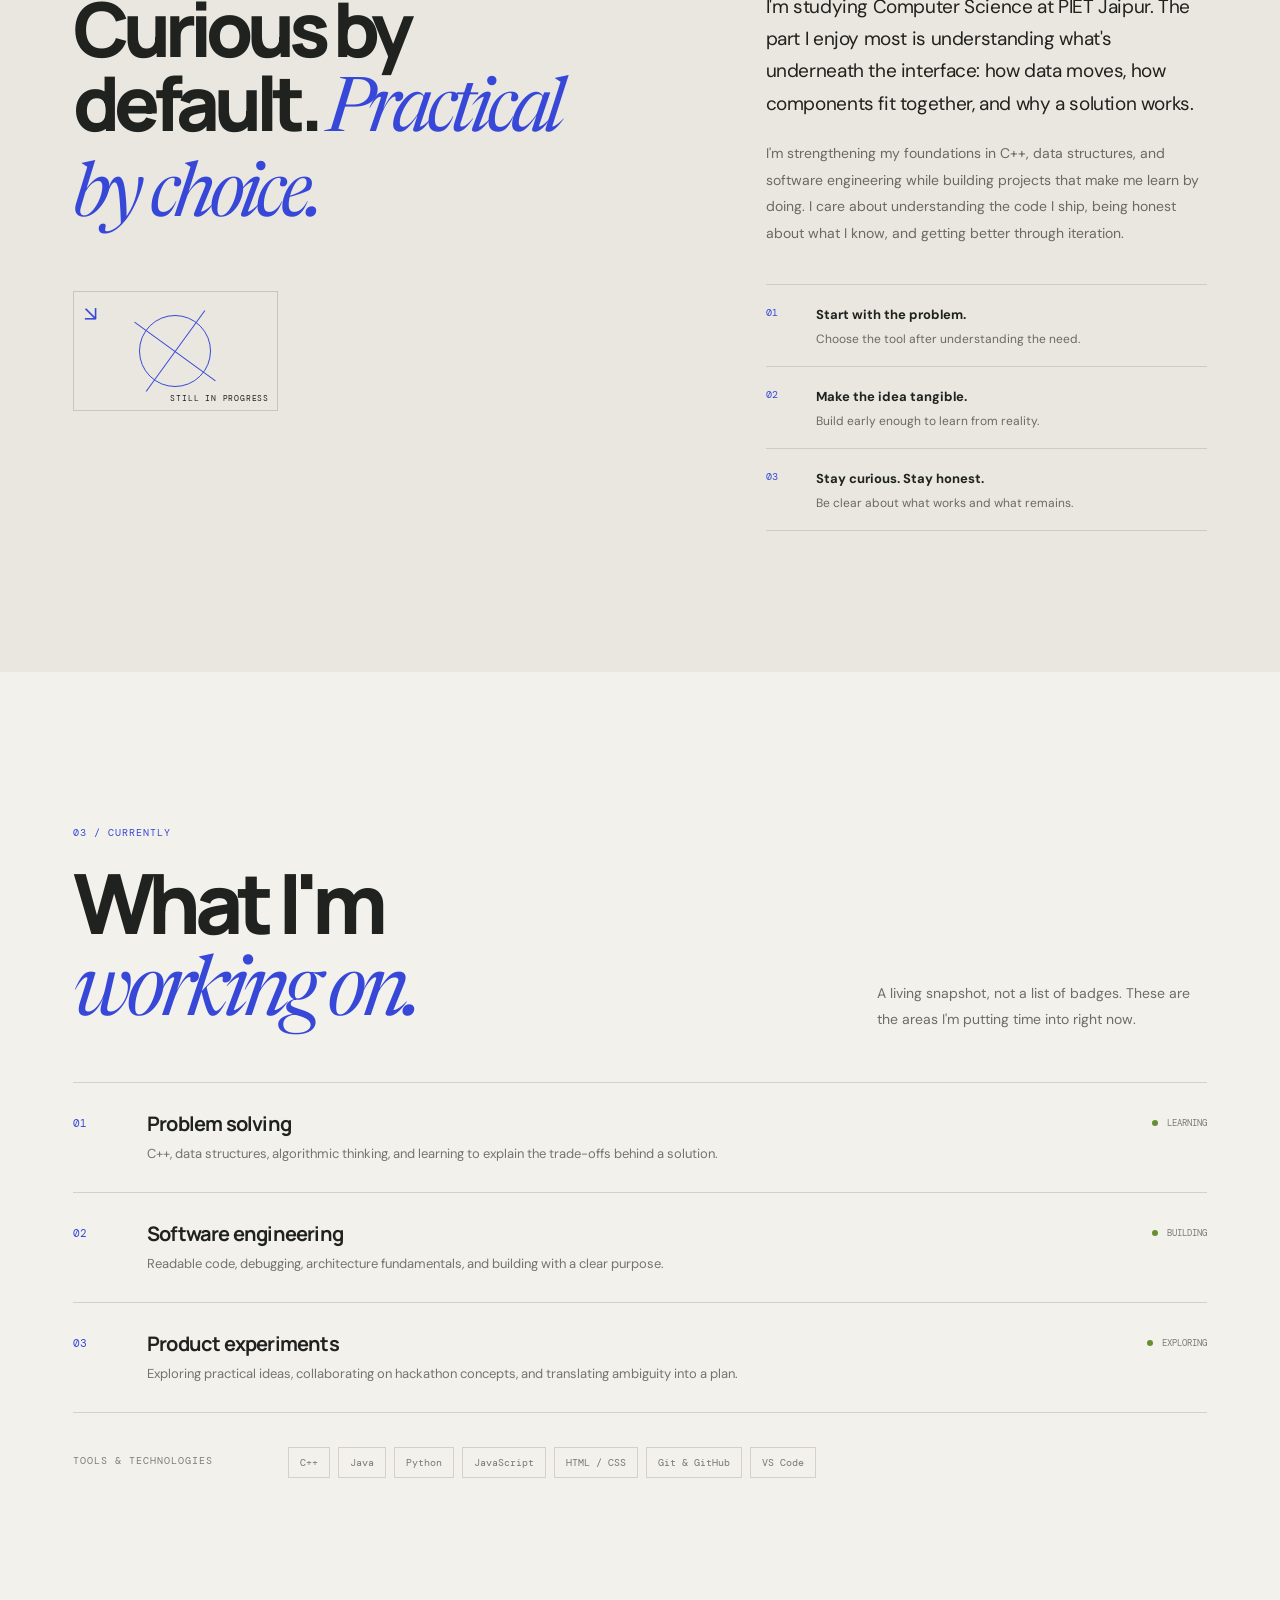
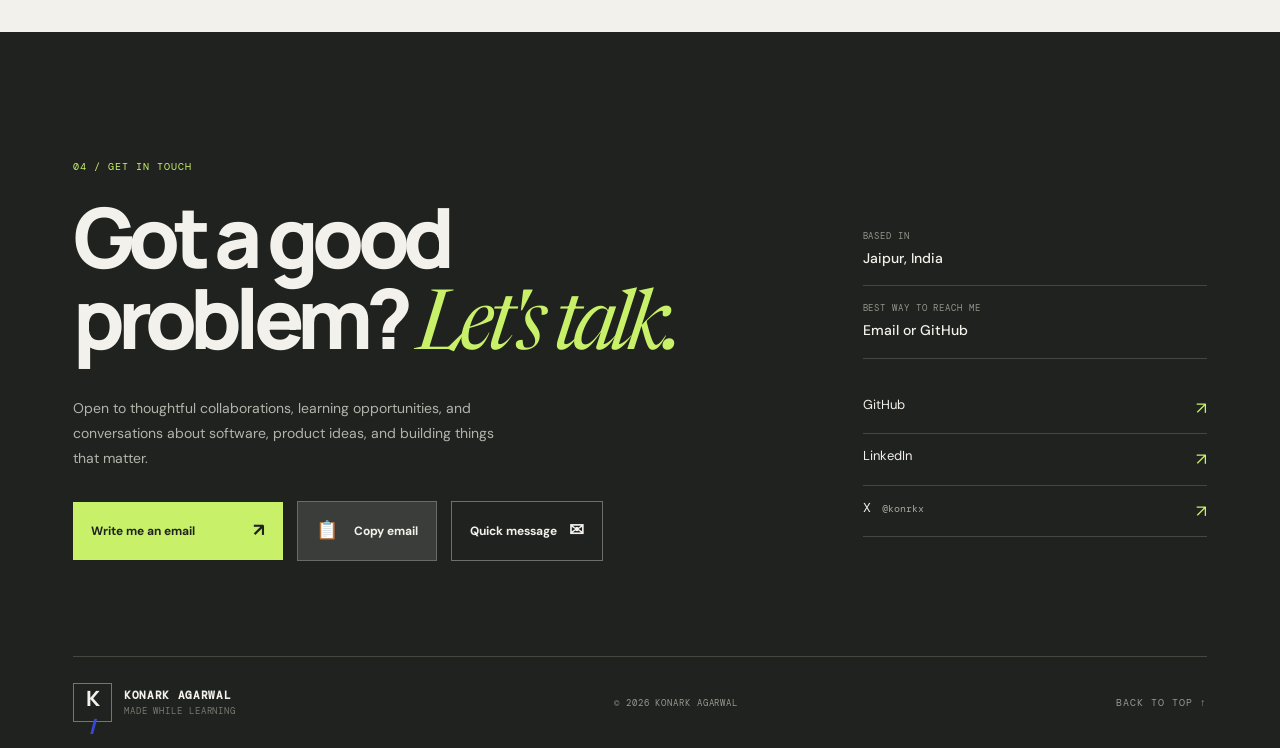
==== commit 318a34ae: "Add konark-dev projects and make all buttons usable" ====
--- a/index.html
+++ b/index.html
@@ -14,8 +14,13 @@
   <div class="scroll-progress" aria-hidden="true"><span id="progressBar"></span></div>
   <header class="site-header">
     <a class="brand" href="#home" aria-label="Konark Agarwal home"><span class="brand-mark">K<span>/</span></span><span class="brand-name">KONARK AGARWAL <small>CS STUDENT · BUILDER</small></span></a>
-    <button class="menu-toggle" id="menuToggle" aria-label="Toggle navigation" aria-expanded="false"><span></span><span></span></button>
-    <nav class="site-nav" id="siteNav" aria-label="Main navigation"><a href="#work">Selected work <sup>01</sup></a><a href="#about">About <sup>02</sup></a><a href="#now">Now <sup>03</sup></a><a href="#contact">Contact <sup>04</sup></a></nav>
+    <button class="menu-toggle" id="menuToggle" aria-label="Toggle navigation" aria-expanded="false" type="button"><span></span><span></span></button>
+    <nav class="site-nav" id="siteNav" aria-label="Main navigation">
+      <a href="#work" class="nav-link">Selected work <sup>01</sup></a>
+      <a href="#about" class="nav-link">About <sup>02</sup></a>
+      <a href="#now" class="nav-link">Now <sup>03</sup></a>
+      <a href="#contact" class="nav-link">Contact <sup>04</sup></a>
+    </nav>
     <a class="header-cta" href="mailto:konarkagarwal9999@gmail.com">Get in touch <span>↗</span></a>
   </header>
   <main id="home">
@@ -23,23 +28,234 @@
       <div class="hero-main">
         <div class="kicker"><span class="live-dot"></span> BASED IN JAIPUR, INDIA <span class="kicker-rule"></span> BUILDING IN PUBLIC</div>
         <h1>Making ideas<br>work in the <em>real world.</em></h1>
-        <div class="hero-bottom"><p class="hero-lede">I'm Konark — a computer science student drawn to the space between <strong>good engineering</strong> and <strong>useful products.</strong> I learn by taking ideas apart, building them, and figuring out what breaks.</p><div class="hero-links"><a class="button button-dark" href="#work">Explore my work <span>↘</span></a><a class="underlined-link" href="https://github.com/konark-dev" target="_blank" rel="noreferrer">GitHub profile <span>↗</span></a></div></div>
+        <div class="hero-bottom"><p class="hero-lede">I'm Konark — a computer science student drawn to the space between <strong>good engineering</strong> and <strong>useful products.</strong> I learn by taking ideas apart, building them, and figuring out what breaks.</p><div class="hero-links"><a class="button button-dark" href="#work" id="heroExploreBtn">Explore my work <span>↘</span></a><a class="underlined-link" href="https://github.com/konark-dev" target="_blank" rel="noreferrer">GitHub profile <span>↗</span></a></div></div>
       </div>
       <aside class="hero-side"><div class="side-label">A SHORT INTRODUCTION <span>01—04</span></div><div class="hero-graphic" aria-hidden="true"><div class="graphic-grid"></div><div class="graphic-ring ring-one"></div><div class="graphic-ring ring-two"></div><div class="graphic-cross cross-one">+</div><div class="graphic-cross cross-two">+</div><div class="graphic-core">K<span>.</span></div><span class="graphic-caption cap-one">THINK CLEARLY</span><span class="graphic-caption cap-two">BUILD USEFULLY</span><span class="graphic-index">26°55'N<br>75°49'E</span></div><div class="side-note"><span class="note-mark">↳</span><p>Interested in backend systems, C++/DSA, and the craft of turning a vague problem into something tangible.</p></div></aside>
-      <div class="hero-foot"><span>PORTFOLIO / 2026</span><span>ENGINEERING · EXPERIMENTS · LEARNING</span><a href="#work">SCROLL TO EXPLORE ↓</a></div>
+      <div class="hero-foot"><span>PORTFOLIO / 2026</span><span>ENGINEERING · EXPERIMENTS · LEARNING</span><a href="#work" id="scrollExploreBtn">SCROLL TO EXPLORE ↓</a></div>
     </section>
     <section class="signal-strip" aria-label="Areas of interest"><div class="signal-track"><span>C++ & DATA STRUCTURES</span><i>✳</i><span>BACKEND ENGINEERING</span><i>✳</i><span>PRODUCT THINKING</span><i>✳</i><span>BUILDING TO LEARN</span><i>✳</i><span>C++ & DATA STRUCTURES</span><i>✳</i><span>BACKEND ENGINEERING</span><i>✳</i><span>PRODUCT THINKING</span><i>✳</i><span>BUILDING TO LEARN</span><i>✳</i></div></section>
     <section class="work-section section-wrap" id="work">
       <div class="section-top"><div><div class="section-index">01 / SELECTED WORK</div><h2>Less talk.<br><em>More making.</em></h2></div><p class="section-intro">A few projects from my corner of the internet. I want each build to answer a question, solve a problem, or teach me something worth keeping.</p></div>
+
+      <div class="project-filters" role="tablist" aria-label="Filter projects">
+        <button type="button" class="filter-btn active" data-filter="all" role="tab" aria-selected="true">All Works (3)</button>
+        <button type="button" class="filter-btn" data-filter="web" role="tab" aria-selected="false">Web Apps (2)</button>
+        <button type="button" class="filter-btn" data-filter="creative" role="tab" aria-selected="false">Creative &amp; UX (1)</button>
+      </div>
+
       <div class="work-list">
-        <article class="work-card work-card-featured reveal"><a class="work-image image-budget" href="https://github.com/Konark-Agarwal/glow-budget-dash" target="_blank" rel="noreferrer" aria-label="View Glow Budget Dash on GitHub"><img src="assets/images/budget.png" alt="Preview of the Glow Budget Dash project"><span class="image-index">01 / 03</span><span class="image-arrow">↗</span></a><div class="work-details"><div class="work-meta"><span>PERSONAL FINANCE</span><span>WEB PROJECT</span></div><h3>Glow Budget Dash</h3><p>A finance dashboard concept exploring how personal spending can be presented with more clarity. Built as a hands-on exercise in interface structure and useful information hierarchy.</p><div class="work-bottom"><div class="chips"><span>Dashboard</span><span>Frontend</span></div><a class="case-link" href="https://github.com/Konark-Agarwal/glow-budget-dash" target="_blank" rel="noreferrer">View repository <span>↗</span></a></div></div></article>
-        <article class="work-card reveal"><a class="work-image image-cook" href="https://github.com/Konark-Agarwal/cook-craft-flow" target="_blank" rel="noreferrer" aria-label="View Cook Craft Flow on GitHub"><img src="assets/images/cook.png" alt="Preview of the Cook Craft Flow project"><span class="image-index">02 / 03</span><span class="image-arrow">↗</span></a><div class="work-details"><div class="work-meta"><span>FOOD & DISCOVERY</span><span>WEB PROJECT</span></div><h3>Cook Craft Flow</h3><p>A recipe-discovery experience exploring how people can move from “what should I make?” to a useful next step.</p><div class="work-bottom"><div class="chips"><span>Web app</span><span>UX exploration</span></div><a class="case-link" href="https://github.com/Konark-Agarwal/cook-craft-flow" target="_blank" rel="noreferrer">View repository <span>↗</span></a></div></div></article>
-        <article class="work-card reveal"><a class="work-image image-happy" href="https://github.com/Konark-Agarwal/her-happy-place-site" target="_blank" rel="noreferrer" aria-label="View Her Happy Place on GitHub"><img src="assets/images/love.png" alt="Preview of the Her Happy Place project"><span class="image-index">03 / 03</span><span class="image-arrow">↗</span></a><div class="work-details"><div class="work-meta"><span>CREATIVE WEB</span><span>WEB PROJECT</span></div><h3>Her Happy Place</h3><p>A small, personal web experience focused on warmth, visual details, and making a simple site feel considered.</p><div class="work-bottom"><div class="chips"><span>Frontend</span><span>Visual design</span></div><a class="case-link" href="https://github.com/Konark-Agarwal/her-happy-place-site" target="_blank" rel="noreferrer">View repository <span>↗</span></a></div></div></article>
+        <article class="work-card work-card-featured reveal" data-category="web" id="project-budget">
+          <a class="work-image image-budget preview-trigger" href="https://github.com/Konark-Agarwal/glow-budget-dash" target="_blank" rel="noreferrer" aria-label="View Glow Budget Dash on GitHub" data-project="budget">
+            <img src="assets/images/budget.png" alt="Preview of the Glow Budget Dash project">
+            <span class="image-index">01 / 06</span>
+            <span class="image-arrow" title="View repository">↗</span>
+          </a>
+          <div class="work-details">
+            <div class="work-meta"><span>PERSONAL FINANCE</span><span>WEB PROJECT</span></div>
+            <h3>Glow Budget Dash</h3>
+            <p>A finance dashboard concept exploring how personal spending can be presented with more clarity. Built as a hands-on exercise in interface structure and useful information hierarchy.</p>
+            <div class="work-bottom">
+              <div class="chips"><span>Dashboard</span><span>Frontend</span></div>
+              <div class="card-actions">
+                <button type="button" class="preview-btn" data-project="budget" aria-label="Quick preview Glow Budget Dash">Preview <span>🔍</span></button>
+                <a class="case-link" href="https://github.com/Konark-Agarwal/glow-budget-dash" target="_blank" rel="noreferrer">View repository <span>↗</span></a>
+              </div>
+            </div>
+          </div>
+        </article>
+
+        <article class="work-card reveal" data-category="web" id="project-cook">
+          <a class="work-image image-cook preview-trigger" href="https://github.com/Konark-Agarwal/cook-craft-flow" target="_blank" rel="noreferrer" aria-label="View Cook Craft Flow on GitHub" data-project="cook">
+            <img src="assets/images/cook.png" alt="Preview of the Cook Craft Flow project">
+            <span class="image-index">02 / 06</span>
+            <span class="image-arrow" title="View repository">↗</span>
+          </a>
+          <div class="work-details">
+            <div class="work-meta"><span>FOOD & DISCOVERY</span><span>WEB PROJECT</span></div>
+            <h3>Cook Craft Flow</h3>
+            <p>A recipe-discovery experience exploring how people can move from “what should I make?” to a useful next step with structured culinary workflows.</p>
+            <div class="work-bottom">
+              <div class="chips"><span>Web app</span><span>UX exploration</span></div>
+              <div class="card-actions">
+                <button type="button" class="preview-btn" data-project="cook" aria-label="Quick preview Cook Craft Flow">Preview <span>🔍</span></button>
+                <a class="case-link" href="https://github.com/Konark-Agarwal/cook-craft-flow" target="_blank" rel="noreferrer">View repository <span>↗</span></a>
+              </div>
+            </div>
+          </div>
+        </article>
+
+        <article class="work-card reveal" data-category="creative" id="project-happy">
+          <a class="work-image image-happy preview-trigger" href="https://github.com/Konark-Agarwal/her-happy-place-site" target="_blank" rel="noreferrer" aria-label="View Her Happy Place on GitHub" data-project="happy">
+            <img src="assets/images/love.png" alt="Preview of the Her Happy Place project">
+            <span class="image-index">03 / 06</span>
+            <span class="image-arrow" title="View repository">↗</span>
+          </a>
+          <div class="work-details">
+            <div class="work-meta"><span>CREATIVE WEB</span><span>WEB PROJECT</span></div>
+            <h3>Her Happy Place</h3>
+            <p>A small, personal web experience focused on warmth, visual details, and making a simple site feel considered and emotionally engaging.</p>
+            <div class="work-bottom">
+              <div class="chips"><span>Frontend</span><span>Visual design</span></div>
+              <div class="card-actions">
+                <button type="button" class="preview-btn" data-project="happy" aria-label="Quick preview Her Happy Place">Preview <span>🔍</span></button>
+                <a class="case-link" href="https://github.com/Konark-Agarwal/her-happy-place-site" target="_blank" rel="noreferrer">View repository <span>↗</span></a>
+              </div>
+            </div>
+          </div>
+        </article>
+
+        <article class="work-card reveal" data-category="web" id="project-agriva">
+          <a class="work-image image-agriva" href="https://github.com/konark-dev/AgriVa" target="_blank" rel="noreferrer" aria-label="View AgriVa on GitHub">
+            <img src="assets/images/budget.png" alt="Preview of the AgriVa project">
+            <span class="image-index">04 / 06</span>
+            <span class="image-arrow" title="View repository">↗</span>
+          </a>
+          <div class="work-details">
+            <div class="work-meta"><span>AGRICULTURE TECH</span><span>WEB PROJECT</span></div>
+            <h3>AgriVa</h3>
+            <p>An agri-tech platform built to bridge the gap between farmers and modern tools. Explores how technology can simplify access to resources, market data, and support for agricultural communities.</p>
+            <div class="work-bottom">
+              <div class="chips"><span>JavaScript</span><span>Web app</span><span>AgriTech</span></div>
+              <div class="card-actions">
+                <a class="case-link" href="https://github.com/konark-dev/AgriVa" target="_blank" rel="noreferrer">View repository <span>↗</span></a>
+              </div>
+            </div>
+          </div>
+        </article>
+
+        <article class="work-card reveal" data-category="web" id="project-pramaanflow">
+          <a class="work-image image-pramaanflow" href="https://github.com/konark-dev/PramaanFlow" target="_blank" rel="noreferrer" aria-label="View PramaanFlow on GitHub">
+            <img src="assets/images/cook.png" alt="Preview of the PramaanFlow project">
+            <span class="image-index">05 / 06</span>
+            <span class="image-arrow" title="View repository">↗</span>
+          </a>
+          <div class="work-details">
+            <div class="work-meta"><span>IDENTITY TECH</span><span>FULL-STACK PROJECT</span></div>
+            <h3>PramaanFlow</h3>
+            <p>A document verification and identity flow system exploring how digital trust and seamless onboarding can be built for users in India. Built with TypeScript for reliability and scalability.</p>
+            <div class="work-bottom">
+              <div class="chips"><span>TypeScript</span><span>Full-stack</span><span>Identity</span></div>
+              <div class="card-actions">
+                <a class="case-link" href="https://github.com/konark-dev/PramaanFlow" target="_blank" rel="noreferrer">View repository <span>↗</span></a>
+              </div>
+            </div>
+          </div>
+        </article>
+
+        <article class="work-card reveal" data-category="web" id="project-kisanflow">
+          <a class="work-image image-kisanflow" href="https://github.com/konark-dev/kisan-flow" target="_blank" rel="noreferrer" aria-label="View kisan-flow on GitHub">
+            <img src="assets/images/love.png" alt="Preview of the kisan-flow project">
+            <span class="image-index">06 / 06</span>
+            <span class="image-arrow" title="View repository">↗</span>
+          </a>
+          <div class="work-details">
+            <div class="work-meta"><span>AGRICULTURE TECH</span><span>WEB PROJECT</span></div>
+            <h3>Kisan Flow</h3>
+            <p>A farmer-centric web platform designed to streamline crop management, advisory services, and supply-chain visibility for Indian farmers. A companion product to AgriVa.</p>
+            <div class="work-bottom">
+              <div class="chips"><span>TypeScript</span><span>Web app</span><span>AgriTech</span></div>
+              <div class="card-actions">
+                <a class="case-link" href="https://github.com/konark-dev/kisan-flow" target="_blank" rel="noreferrer">View repository <span>↗</span></a>
+              </div>
+            </div>
+          </div>
+        </article>
       </div>
       <div class="more-work"><span>MORE EXPERIMENTS, NOTES & CODE</span><a href="https://github.com/konark-dev" target="_blank" rel="noreferrer">Explore GitHub <span>↗</span></a></div>
     </section>
     <section class="about-section" id="about"><div class="section-wrap about-grid"><div class="about-heading"><div class="section-index">02 / THE PERSON</div><h2>Curious by<br>default. <em>Practical<br>by choice.</em></h2><div class="about-doodle" aria-hidden="true"><span>↘</span><div></div><small>STILL IN PROGRESS</small></div></div><div class="about-body"><p class="about-lead">I'm studying Computer Science at PIET Jaipur. The part I enjoy most is understanding what's underneath the interface: how data moves, how components fit together, and why a solution works.</p><p>I'm strengthening my foundations in C++, data structures, and software engineering while building projects that make me learn by doing. I care about understanding the code I ship, being honest about what I know, and getting better through iteration.</p><div class="principles"><div><span>01</span><div><strong>Start with the problem.</strong><p>Choose the tool after understanding the need.</p></div></div><div><span>02</span><div><strong>Make the idea tangible.</strong><p>Build early enough to learn from reality.</p></div></div><div><span>03</span><div><strong>Stay curious. Stay honest.</strong><p>Be clear about what works and what remains.</p></div></div></div></div></div></section>
     <section class="now-section section-wrap" id="now"><div class="section-top"><div><div class="section-index">03 / CURRENTLY</div><h2>What I'm<br><em>working on.</em></h2></div><p class="section-intro">A living snapshot, not a list of badges. These are the areas I'm putting time into right now.</p></div><div class="now-list"><article class="now-row reveal"><span class="now-num">01</span><div><h3>Problem solving</h3><p>C++, data structures, algorithmic thinking, and learning to explain the trade-offs behind a solution.</p></div><span class="now-state"><i></i> LEARNING</span></article><article class="now-row reveal"><span class="now-num">02</span><div><h3>Software engineering</h3><p>Readable code, debugging, architecture fundamentals, and building with a clear purpose.</p></div><span class="now-state"><i></i> BUILDING</span></article><article class="now-row reveal"><span class="now-num">03</span><div><h3>Product experiments</h3><p>Exploring practical ideas, collaborating on hackathon concepts, and translating ambiguity into a plan.</p></div><span class="now-state"><i></i> EXPLORING</span></article></div><div class="stack-block"><span class="stack-label">TOOLS & TECHNOLOGIES</span><div class="stack-tags"><span>C++</span><span>Java</span><span>Python</span><span>JavaScript</span><span>HTML / CSS</span><span>Git & GitHub</span><span>VS Code</span></div></div></section>
-    <section class="contact-section" id="contact"><div class="section-wrap contact-grid"><div class="contact-main"><div class="section-index">04 / GET IN TOUCH</div><h2>Got a good<br>problem? <em>Let's talk.</em></h2><p>Open to thoughtful collaborations, learning opportunities, and conversations about software, product ideas, and building things that matter.</p><a class="button button-light" href="mailto:konarkagarwal9999@gmail.com">Write me an email <span>↗</span></a></div><div class="contact-aside"><div class="contact-fact"><span>BASED IN</span><strong>Jaipur, India</strong></div><div class="contact-fact"><span>BEST WAY TO REACH ME</span><strong>Email or GitHub</strong></div><div class="social-links"><a href="https://github.com/konark-dev" target="_blank" rel="noreferrer"><span>GitHub</span><b>↗</b></a><a href="https://www.linkedin.com/in/konark-agarwal-3a4373375" target="_blank" rel="noreferrer"><span>LinkedIn</span><b>↗</b></a><a href="https://x.com/konrkx" target="_blank" rel="noreferrer"><span>X <small>@konrkx</small></span><b>↗</b></a></div></div></div><footer class="site-footer"><a class="brand footer-brand" href="#home"><span class="brand-mark">K<span>/</span></span><span class="brand-name">KONARK AGARWAL <small>MADE WHILE LEARNING</small></span></a><span>© <span id="year"></span> KONARK AGARWAL</span><a href="#home">BACK TO TOP ↑</a></footer></section>
-  </main><script src="js/script.js"></script>
-</body></html>+    <section class="contact-section" id="contact">
+      <div class="section-wrap contact-grid">
+        <div class="contact-main">
+          <div class="section-index">04 / GET IN TOUCH</div>
+          <h2>Got a good<br>problem? <em>Let's talk.</em></h2>
+          <p>Open to thoughtful collaborations, learning opportunities, and conversations about software, product ideas, and building things that matter.</p>
+          <div class="contact-actions">
+            <a class="button button-light" href="mailto:konarkagarwal9999@gmail.com">Write me an email <span>↗</span></a>
+            <button type="button" class="button button-copy" id="copyEmailBtn" data-email="konarkagarwal9999@gmail.com" aria-label="Copy email address to clipboard">
+              <span class="copy-icon">📋</span> Copy email
+              <span class="copy-toast" id="copyToast" role="status" aria-live="polite">Copied to clipboard! ✓</span>
+            </button>
+            <button type="button" class="button button-outline-light" id="openContactModalBtn">
+              Quick message <span>✉</span>
+            </button>
+          </div>
+        </div>
+        <div class="contact-aside">
+          <div class="contact-fact"><span>BASED IN</span><strong>Jaipur, India</strong></div>
+          <div class="contact-fact"><span>BEST WAY TO REACH ME</span><strong>Email or GitHub</strong></div>
+          <div class="social-links">
+            <a href="https://github.com/konark-dev" target="_blank" rel="noreferrer"><span>GitHub</span><b>↗</b></a>
+            <a href="https://www.linkedin.com/in/konark-agarwal-3a4373375" target="_blank" rel="noreferrer"><span>LinkedIn</span><b>↗</b></a>
+            <a href="https://x.com/konrkx" target="_blank" rel="noreferrer"><span>X <small>@konrkx</small></span><b>↗</b></a>
+          </div>
+        </div>
+      </div>
+      <footer class="site-footer">
+        <a class="brand footer-brand" href="#home"><span class="brand-mark">K<span>/</span></span><span class="brand-name">KONARK AGARWAL <small>MADE WHILE LEARNING</small></span></a>
+        <span>© <span id="year"></span> KONARK AGARWAL</span>
+        <button type="button" class="back-to-top" id="backToTopBtn" aria-label="Scroll back to top">BACK TO TOP ↑</button>
+      </footer>
+    </section>
+  </main>
+
+  <!-- Project Quick Preview Modal -->
+  <div class="modal-overlay" id="projectModal" role="dialog" aria-modal="true" aria-labelledby="modalProjectTitle">
+    <div class="modal-box">
+      <button type="button" class="modal-close" id="closeProjectModalBtn" aria-label="Close project preview">✕</button>
+      <div class="modal-header">
+        <span class="modal-category" id="modalProjectCategory">CATEGORY</span>
+        <h3 id="modalProjectTitle">Project Title</h3>
+      </div>
+      <img id="modalProjectImg" class="modal-image" src="" alt="Project screenshot preview">
+      <div class="modal-body">
+        <p id="modalProjectDesc">Project description goes here.</p>
+        <div class="chips" id="modalProjectChips"></div>
+      </div>
+      <div class="modal-footer">
+        <a id="modalProjectLink" class="button button-dark" href="#" target="_blank" rel="noreferrer">View repository <span>↗</span></a>
+        <button type="button" class="preview-btn" id="modalDismissBtn">Close preview</button>
+      </div>
+    </div>
+  </div>
+
+  <!-- Quick Message Contact Modal -->
+  <div class="modal-overlay" id="contactModal" role="dialog" aria-modal="true" aria-labelledby="modalContactTitle">
+    <div class="modal-box">
+      <button type="button" class="modal-close" id="closeContactModalBtn" aria-label="Close message form">✕</button>
+      <div class="modal-header">
+        <span class="modal-category">DIRECT MESSAGE</span>
+        <h3 id="modalContactTitle">Send a Quick Note</h3>
+      </div>
+      <form id="quickContactForm" class="editorial-form">
+        <div class="form-row">
+          <div class="form-field">
+            <label for="modalName">Your Name</label>
+            <input type="text" id="modalName" name="name" class="form-input" placeholder="e.g. Alex Sharma" required>
+          </div>
+          <div class="form-field">
+            <label for="modalEmail">Your Email</label>
+            <input type="email" id="modalEmail" name="email" class="form-input" placeholder="name@example.com" required>
+          </div>
+        </div>
+        <div class="form-field">
+          <label for="modalSubject">Subject</label>
+          <input type="text" id="modalSubject" name="subject" class="form-input" placeholder="Project collaboration, inquiry, or question" required>
+        </div>
+        <div class="form-field">
+          <label for="modalMessage">Message</label>
+          <textarea id="modalMessage" name="message" class="form-textarea" placeholder="Hi Konark, I wanted to reach out regarding..." rows="4" required></textarea>
+        </div>
+        <div class="form-buttons">
+          <button type="submit" id="modalSubmitBtn" class="button button-dark">Send message <span>→</span></button>
+          <button type="button" class="preview-btn" id="modalCancelBtn">Cancel</button>
+        </div>
+        <div id="modalMessageStatus" class="message-status" role="status"></div>
+      </form>
+    </div>
+  </div>
+
+  <script src="js/script.js"></script>
+</body>
+</html>
--- a/css/style.css
+++ b/css/style.css
@@ -1,2 +1,449 @@
 @import url('https://fonts.googleapis.com/css2?family=DM+Mono:wght@400;500&family=DM+Sans:wght@400;500;600;700&family=Manrope:wght@400;500;600;700;800&family=Newsreader:opsz,wght@6..72,400;6..72,500;6..72,400&display=swap');
 :root{--paper:#f3f1eb;--paper-2:#e9e7df;--ink:#20221f;--muted:#777970;--line:#d3d1c8;--accent:#c8f169;--blue:#3748d9;--mono:'DM Mono',monospace;--sans:'DM Sans',sans-serif;--display:'Manrope',sans-serif;--serif:'Newsreader',serif;--gutter:clamp(22px,5.7vw,92px);--max:1440px}*{box-sizing:border-box}html{scroll-behavior:smooth;scroll-padding-top:92px}body{margin:0;background:var(--paper);color:var(--ink);font-family:var(--sans);font-size:16px;line-height:1.55;-webkit-font-smoothing:antialiased}a{color:inherit;text-decoration:none}button{font:inherit}.scroll-progress{position:fixed;z-index:1000;top:0;left:0;width:100%;height:3px;pointer-events:none}.scroll-progress span{display:block;width:0;height:100%;background:var(--blue)}.site-header{height:90px;padding:0 var(--gutter);display:flex;align-items:center;justify-content:space-between;border-bottom:1px solid var(--line);gap:28px;position:relative;z-index:100;background:rgba(243,241,235,.94);backdrop-filter:blur(12px)}.brand{display:flex;align-items:center;gap:12px;min-width:220px}.brand-mark{width:39px;height:39px;border:1.5px solid var(--ink);display:grid;place-items:center;font:800 21px var(--display);letter-spacing:-2px}.brand-mark span{color:var(--blue)}.brand-name{font:700 11px/1.5 var(--mono);letter-spacing:.06em}.brand-name small{display:block;color:var(--muted);font:400 9px/1.6 var(--mono);letter-spacing:.1em}.site-nav{display:flex;align-items:center;gap:clamp(20px,3.3vw,52px)}.site-nav a{font-size:12px;font-weight:600;transition:color .2s}.site-nav a:hover,.underlined-link:hover,.case-link:hover{color:var(--blue)}.site-nav sup{font:10px var(--mono);color:#999;margin-left:4px}.header-cta{font-size:12px;font-weight:700;border-bottom:1px solid var(--ink);padding:7px 0;white-space:nowrap}.header-cta span{margin-left:12px;color:var(--blue)}.menu-toggle{display:none}.page-grid,.section-wrap{max-width:var(--max);margin:0 auto;padding-left:var(--gutter);padding-right:var(--gutter)}.hero{padding-top:clamp(70px,9vw,132px);display:grid;grid-template-columns:minmax(0,1.55fr) minmax(260px,.72fr);column-gap:clamp(40px,8vw,132px);position:relative}.kicker,.section-index,.side-label,.hero-foot,.work-meta,.image-index,.note-mark,.stack-label,.contact-fact>span,.site-footer>span,.site-footer>a:last-of-type{font:10px var(--mono);letter-spacing:.1em}.kicker{display:flex;align-items:center;gap:10px;color:#62655c}.live-dot,.now-state i{width:7px;height:7px;background:#688e34;border-radius:50%;display:inline-block;box-shadow:0 0 0 4px #688e341a}.kicker-rule{width:42px;height:1px;background:#bbb9b0;margin-left:4px}.hero h1{font:800 clamp(54px,7.2vw,106px)/.98 var(--display);letter-spacing:-.085em;margin:36px 0 40px;max-width:950px}.hero h1 em,.section-top h2 em,.about-heading h2 em,.contact-main h2 em{font-family:var(--serif);font-weight:400;letter-spacing:-.07em}.hero h1 em{color:var(--blue)}.hero-bottom{display:grid;grid-template-columns:minmax(220px,490px) 190px;align-items:end;gap:40px}.hero-lede{font-size:clamp(15px,1.35vw,18px);line-height:1.7;color:#62645d;margin:0}.hero-lede strong{color:var(--ink);font-weight:700}.hero-links{display:flex;flex-direction:column;align-items:flex-start;gap:18px;padding-bottom:5px}.button{display:inline-flex;align-items:center;justify-content:space-between;gap:25px;padding:15px 18px;font-size:12px;font-weight:700;transition:transform .25s,background .25s,color .25s}.button:hover{transform:translateY(-3px)}.button-dark{background:var(--ink);color:var(--paper);min-width:185px}.button-dark:hover{background:var(--blue)}.button span{font-size:18px}.underlined-link{font-size:12px;font-weight:700;border-bottom:1px solid var(--line);padding-bottom:5px;transition:color .2s}.underlined-link span{margin-left:10px}.hero-side{padding-top:5px}.side-label{display:flex;justify-content:space-between;color:#6f7169;padding-bottom:13px;border-bottom:1px solid var(--line)}.side-label span{color:#a2a39a}.hero-graphic{height:clamp(290px,33vw,450px);position:relative;overflow:hidden;background:#e8e6de;margin-top:18px}.graphic-grid{position:absolute;inset:0;background-image:linear-gradient(#d5d3ca 1px,transparent 1px),linear-gradient(90deg,#d5d3ca 1px,transparent 1px);background-size:27px 27px;mask-image:linear-gradient(135deg,black,transparent 90%)}.graphic-ring{position:absolute;border:1px solid #a7a99e;border-radius:50%;left:50%;top:48%;transform:translate(-50%,-50%) rotate(-30deg)}.ring-one{width:75%;height:56%;border-color:var(--blue);transform:translate(-50%,-50%) rotate(-35deg)}.ring-two{width:52%;height:90%;transform:translate(-50%,-50%) rotate(43deg)}.graphic-core{position:absolute;left:50%;top:48%;transform:translate(-50%,-50%);width:94px;height:94px;border-radius:50%;display:grid;place-items:center;background:var(--accent);font:800 46px var(--display);letter-spacing:-.1em;box-shadow:0 0 0 12px #c8f1694a}.graphic-core span{color:var(--blue)}.graphic-cross{position:absolute;color:var(--blue);font:22px var(--mono)}.cross-one{top:17%;left:21%}.cross-two{bottom:18%;right:18%}.graphic-caption{position:absolute;font:9px var(--mono);letter-spacing:.1em}.cap-one{top:23%;right:9%;writing-mode:vertical-rl}.cap-two{bottom:20%;left:7%;writing-mode:vertical-rl;transform:rotate(180deg)}.graphic-index{position:absolute;right:10px;bottom:10px;font:9px/1.6 var(--mono);text-align:right;color:#777970}.side-note{display:flex;gap:13px;padding-top:20px}.note-mark{color:var(--blue);font-size:20px}.side-note p{margin:0;color:#696b63;font-size:12px;line-height:1.65;max-width:280px}.hero-foot{grid-column:1/-1;margin-top:75px;padding:18px 0 20px;border-top:1px solid var(--line);display:flex;justify-content:space-between;gap:20px;color:#818279;font-size:9px}.hero-foot a{color:var(--ink)}.signal-strip{background:var(--accent);overflow:hidden;transform:rotate(-1deg) scale(1.01);margin:20px 0 0;padding:15px 0}.signal-track{display:flex;align-items:center;justify-content:space-around;gap:32px;width:max-content;min-width:100%;animation:marquee 36s linear infinite;font:10px var(--mono);letter-spacing:.11em}.signal-track i{font-style:normal;color:var(--blue);font-size:17px}@keyframes marquee{to{transform:translateX(-50%)}}.work-section{padding-top:clamp(90px,12vw,165px);padding-bottom:clamp(85px,11vw,150px)}.section-top{display:flex;justify-content:space-between;align-items:flex-end;gap:45px;margin-bottom:56px}.section-index{color:var(--blue);margin-bottom:23px}.section-top h2,.about-heading h2,.contact-main h2{font:800 clamp(48px,6.5vw,86px)/.98 var(--display);letter-spacing:-.08em;margin:0}.section-top h2 em{color:var(--blue)}.section-intro{max-width:330px;margin:0 0 5px;color:#6c6e66;font-size:14px;line-height:1.8}.work-list{border-top:1px solid var(--line)}.work-card{display:grid;grid-template-columns:minmax(0,1.03fr) minmax(280px,.8fr);gap:clamp(30px,6vw,88px);align-items:center;padding:35px 0;border-bottom:1px solid var(--line)}.work-card-featured{grid-template-columns:minmax(0,1.1fr) minmax(300px,.75fr);padding-top:38px;padding-bottom:38px}.work-image{position:relative;display:block;overflow:hidden;min-height:270px;aspect-ratio:1.42;background:#e2e0d7}.work-card-featured .work-image{aspect-ratio:1.36}.work-image img{display:block;width:100%;height:100%;min-height:270px;object-fit:cover;transition:transform .7s cubic-bezier(.2,.7,.2,1),filter .4s}.work-image:hover img{transform:scale(1.035);filter:saturate(1.04)}.image-index{position:absolute;top:14px;left:14px;padding:7px 9px;background:var(--paper);font-size:9px}.image-arrow{position:absolute;right:14px;bottom:14px;width:42px;height:42px;display:grid;place-items:center;background:var(--accent);color:var(--ink);font-size:22px;transition:background .2s,transform .2s}.work-image:hover .image-arrow{background:var(--blue);color:white;transform:rotate(45deg)}.work-details{padding:12px 0}.work-meta{display:flex;justify-content:space-between;gap:20px;color:#818279;font-size:9px;padding-bottom:17px;border-bottom:1px solid var(--line)}.work-details h3{font:700 clamp(26px,3vw,38px)/1.1 var(--display);letter-spacing:-.06em;margin:24px 0 13px}.work-details>p{color:#6b6d65;font-size:14px;line-height:1.8;max-width:460px;margin:0}.work-bottom{display:flex;justify-content:space-between;align-items:center;gap:20px;margin-top:30px;padding-top:17px;border-top:1px solid var(--line)}.chips{display:flex;flex-wrap:wrap;gap:7px}.chips span,.stack-tags span{border:1px solid var(--line);padding:6px 9px;color:#777970;font:9px var(--mono)}.case-link{font-size:11px;font-weight:700;white-space:nowrap;transition:color .2s}.case-link span{font-size:17px;margin-left:8px;color:var(--blue)}.more-work{display:flex;justify-content:space-between;align-items:center;padding-top:25px;font:10px var(--mono);letter-spacing:.07em;color:#85867d}.more-work a{color:var(--ink);font:700 12px var(--sans);letter-spacing:0;border-bottom:1px solid var(--ink);padding-bottom:5px}.more-work a span{color:var(--blue);margin-left:9px}.about-section{background:var(--paper-2);padding:clamp(85px,11vw,150px) 0}.about-grid{display:grid;grid-template-columns:minmax(0,1fr) minmax(320px,.8fr);gap:clamp(50px,11vw,170px)}.about-heading h2{font-size:clamp(47px,5.9vw,80px)}.about-heading h2 em{color:var(--blue)}.about-doodle{width:205px;height:120px;border:1px solid #c7c5bc;margin-top:55px;position:relative;display:flex;align-items:center;justify-content:center}.about-doodle div{width:72px;height:72px;border:1px solid var(--blue);border-radius:50%;position:relative}.about-doodle div:before,.about-doodle div:after{content:'';position:absolute;background:var(--blue)}.about-doodle div:before{width:100px;height:1px;top:50%;left:-15px;transform:rotate(36deg)}.about-doodle div:after{height:100px;width:1px;left:50%;top:-15px;transform:rotate(36deg)}.about-doodle>span{position:absolute;top:6px;left:10px;color:var(--blue);font-size:21px}.about-doodle small{position:absolute;right:8px;bottom:7px;background:var(--paper-2);padding-left:5px;font:8px var(--mono);letter-spacing:.1em}.about-body{padding-top:35px}.about-body p{color:#696b63;font-size:14px;line-height:1.9;margin:0 0 20px}.about-body .about-lead{font-size:19px;line-height:1.7;color:var(--ink);letter-spacing:-.02em}.principles{margin-top:38px;border-top:1px solid #ceccc3}.principles>div{display:grid;grid-template-columns:38px 1fr;gap:12px;padding:17px 0;border-bottom:1px solid #ceccc3}.principles>div>span{font:10px var(--mono);color:var(--blue);padding-top:4px}.principles strong{font-size:13px}.principles p{font-size:12px;margin:3px 0 0;line-height:1.6}.now-section{padding-top:clamp(90px,12vw,155px);padding-bottom:clamp(90px,12vw,155px)}.now-section .section-top{margin-bottom:45px}.now-list{border-top:1px solid var(--line)}.now-row{display:grid;grid-template-columns:50px minmax(0,1fr) 120px;align-items:start;gap:24px;padding:27px 0;border-bottom:1px solid var(--line)}.now-num{font:11px var(--mono);color:var(--blue);padding-top:6px}.now-row h3{font:700 20px var(--display);letter-spacing:-.04em;margin:0 0 6px}.now-row p{font-size:13px;color:#73756d;line-height:1.7;margin:0;max-width:600px}.now-state{display:flex;align-items:center;justify-content:flex-end;gap:9px;font:9px var(--mono);color:#7b7d74;padding-top:7px}.now-state i{width:6px;height:6px;box-shadow:none}.stack-block{display:grid;grid-template-columns:190px 1fr;gap:25px;padding-top:34px}.stack-label{color:#7d7f76;padding-top:7px}.stack-tags{display:flex;flex-wrap:wrap;gap:8px}.stack-tags span{font-size:10px;padding:8px 11px}.contact-section{background:var(--ink);color:var(--paper);padding:clamp(75px,10vw,130px) 0 0}.contact-grid{display:grid;grid-template-columns:minmax(0,1.2fr) minmax(250px,.65fr);gap:clamp(50px,12vw,170px);padding-bottom:95px}.contact-main .section-index{color:var(--accent)}.contact-main h2{font-size:clamp(50px,6.5vw,86px);margin-bottom:25px}.contact-main h2 em{color:var(--accent)}.contact-main>p{max-width:440px;color:#b2b4ac;line-height:1.8;font-size:14px;margin:0 0 30px}.button-light{background:var(--accent);color:var(--ink);min-width:210px}.button-light:hover{background:var(--paper)}.contact-aside{padding-top:54px}.contact-fact{padding:16px 0;border-bottom:1px solid #454741;display:flex;flex-direction:column;gap:6px}.contact-fact>span{color:#92948b;font-size:9px}.contact-fact strong{font-size:14px;font-weight:500}.social-links{margin-top:24px}.social-links a{display:flex;justify-content:space-between;padding:12px 0;border-bottom:1px solid #454741;font-size:13px;transition:color .2s}.social-links a:hover{color:var(--accent)}.social-links b{font-size:17px;font-weight:400;color:var(--accent)}.social-links small{color:#a7a99f;font:10px var(--mono);margin-left:8px}.site-footer{margin:0 var(--gutter);border-top:1px solid #454741;min-height:92px;display:flex;align-items:center;justify-content:space-between;gap:22px;color:#96988f}.footer-brand{min-width:0;color:var(--paper)}.footer-brand .brand-mark{border-color:#74766e}.footer-brand .brand-name{color:var(--paper)}.site-footer>span,.site-footer>a:last-of-type{font-size:9px}.site-footer>a:last-of-type:hover{color:var(--accent)}.reveal{opacity:0;transform:translateY(18px);transition:opacity .7s ease,transform .7s cubic-bezier(.2,.7,.2,1)}.reveal.is-visible{opacity:1;transform:translateY(0)}@media(min-width:1450px){.hero,.section-wrap{padding-left:0;padding-right:0}.site-footer{max-width:calc(var(--max) - 2 * var(--gutter));margin-left:auto;margin-right:auto}}@media(max-width:1000px){.site-header{gap:20px}.brand{min-width:auto}.site-nav{gap:20px}.header-cta{display:none}.hero{grid-template-columns:minmax(0,1.2fr) minmax(230px,.8fr);column-gap:35px}.hero-bottom{grid-template-columns:1fr}.hero-links{flex-direction:row;align-items:center;flex-wrap:wrap}.work-card,.work-card-featured{grid-template-columns:minmax(0,1fr) minmax(0,.9fr);gap:30px}.work-image,.work-image img{min-height:220px}.about-grid{gap:60px}.contact-grid{gap:70px}}@media(max-width:720px){html{scroll-padding-top:70px}.site-header{height:72px;padding:0 22px}.brand-mark{width:34px;height:34px;font-size:19px}.brand-name{font-size:10px}.menu-toggle{display:flex;margin-left:auto;width:40px;height:40px;border:1px solid var(--line);background:transparent;align-items:center;justify-content:center;flex-direction:column;gap:5px}.menu-toggle span{height:1px;width:16px;background:var(--ink);transition:transform .2s}.menu-toggle[aria-expanded=true] span:first-child{transform:translateY(3px) rotate(45deg)}.menu-toggle[aria-expanded=true] span:last-child{transform:translateY(-3px) rotate(-45deg)}.site-nav{display:none;position:absolute;left:0;right:0;top:71px;background:var(--paper);border-bottom:1px solid var(--line);padding:20px 22px 24px;flex-direction:column;align-items:stretch;gap:0}.site-nav.open{display:flex}.site-nav a{padding:14px 0;border-bottom:1px solid var(--line);font-size:14px}.site-nav sup{float:right}.hero{padding-top:65px;display:flex;flex-direction:column}.kicker{font-size:8px;gap:7px}.kicker-rule{width:20px}.hero h1{font-size:clamp(48px,12vw,78px);margin:28px 0 26px;letter-spacing:-.085em}.hero-bottom{gap:24px}.hero-lede{font-size:15px}.hero-links{gap:17px}.button{padding:14px 15px}.hero-side{padding-top:54px}.hero-graphic{height:330px}.side-note p{max-width:none}.hero-foot{margin-top:45px;flex-wrap:wrap;font-size:8px}.hero-foot span:nth-child(2){display:none}.signal-strip{margin-top:15px;padding:12px 0}.signal-track{font-size:9px;gap:22px}.section-top{display:block;margin-bottom:35px}.section-top h2,.about-heading h2,.contact-main h2{font-size:clamp(47px,11vw,72px)}.section-intro{margin-top:22px;font-size:13px}.work-section{padding-top:85px;padding-bottom:85px}.work-card,.work-card-featured{display:flex;flex-direction:column;align-items:stretch;gap:20px;padding:26px 0}.work-image,.work-card-featured .work-image{aspect-ratio:1.2;min-height:0}.work-image img{min-height:0}.work-details{padding:0}.work-details h3{font-size:30px;margin:19px 0 10px}.work-details>p{font-size:13px}.work-bottom{margin-top:22px}.more-work{font-size:8px;gap:20px}.more-work a{font-size:11px;white-space:nowrap}.about-section{padding:80px 0}.about-grid{display:flex;flex-direction:column;gap:25px}.about-doodle{margin-top:35px;width:180px;height:100px}.about-body{padding-top:0}.about-body .about-lead{font-size:17px}.principles{margin-top:25px}.now-section{padding-top:85px;padding-bottom:85px}.now-row{grid-template-columns:28px 1fr;gap:12px;padding:22px 0}.now-row h3{font-size:18px}.now-row p{font-size:12px}.now-state{grid-column:2;justify-content:flex-start;padding-top:0}.stack-block{display:block;padding-top:30px}.stack-tags{margin-top:15px}.contact-section{padding-top:75px}.contact-grid{display:flex;flex-direction:column;gap:25px;padding-bottom:65px}.contact-main h2{margin-bottom:20px}.contact-main>p{font-size:13px}.contact-aside{padding-top:0}.site-footer{margin:0 22px;padding:22px 0;display:grid;grid-template-columns:1fr auto;gap:20px}.site-footer>span{grid-column:1}.site-footer>a:last-of-type{grid-column:2;grid-row:2}.footer-brand .brand-name{font-size:9px}.footer-brand .brand-name small{font-size:8px}}@media(prefers-reduced-motion:reduce){*,*::before,*::after{scroll-behavior:auto!important;animation-duration:.01ms!important;animation-iteration-count:1!important;transition-duration:.01ms!important}.reveal{opacity:1;transform:none}}
+
+/* ==========================================================================
+   BUTTON & INTERACTIVE ENHANCEMENTS
+   ========================================================================== */
+button {
+  font: inherit;
+  cursor: pointer;
+  border: none;
+  background: none;
+  padding: 0;
+  color: inherit;
+}
+button:focus-visible,
+a:focus-visible,
+input:focus-visible,
+textarea:focus-visible {
+  outline: 2px solid var(--blue);
+  outline-offset: 3px;
+}
+.button,
+.filter-btn,
+.case-link,
+.image-arrow,
+.menu-toggle,
+.back-to-top,
+.preview-btn,
+.button-copy,
+.modal-close,
+.social-links a {
+  cursor: pointer;
+}
+.button:active,
+.filter-btn:active,
+.button-copy:active,
+.preview-btn:active {
+  transform: translateY(1px);
+}
+
+/* Active navigation link indication (Scroll-Spy) */
+.site-nav a.active {
+  color: var(--blue);
+  position: relative;
+}
+.site-nav a.active::after {
+  content: '';
+  position: absolute;
+  left: 0;
+  bottom: -4px;
+  width: 100%;
+  height: 2px;
+  background: var(--blue);
+}
+
+/* Project Category Filter Bar */
+.project-filters {
+  display: flex;
+  flex-wrap: wrap;
+  align-items: center;
+  gap: 10px;
+  margin: 0 0 32px 0;
+}
+.filter-btn {
+  display: inline-flex;
+  align-items: center;
+  gap: 7px;
+  padding: 8px 16px;
+  font: 600 11px/1 var(--mono);
+  letter-spacing: 0.06em;
+  color: var(--ink);
+  background: var(--paper-2);
+  border: 1px solid var(--line);
+  border-radius: 999px;
+  transition: all 0.2s ease;
+}
+.filter-btn:hover {
+  background: #ffffff;
+  border-color: var(--ink);
+}
+.filter-btn.active {
+  background: var(--ink);
+  color: var(--paper);
+  border-color: var(--ink);
+}
+
+.work-card.is-hidden {
+  display: none !important;
+}
+
+/* Project Card Actions & Preview Button */
+.card-actions {
+  display: flex;
+  align-items: center;
+  gap: 14px;
+  flex-wrap: wrap;
+}
+.preview-btn {
+  font: 700 11px/1 var(--mono);
+  color: var(--ink);
+  background: var(--paper-2);
+  border: 1px solid var(--line);
+  padding: 6px 12px;
+  border-radius: 2px;
+  transition: all 0.2s;
+  display: inline-flex;
+  align-items: center;
+  gap: 6px;
+}
+.preview-btn:hover {
+  color: var(--blue);
+  border-color: var(--blue);
+  background: rgba(55, 72, 217, 0.06);
+}
+
+/* Contact Actions & Usable Copy Email Button */
+.contact-actions {
+  display: flex;
+  flex-wrap: wrap;
+  align-items: center;
+  gap: 14px;
+  margin-top: 25px;
+  position: relative;
+}
+.button-copy {
+  background: rgba(255, 255, 255, 0.12);
+  color: var(--paper);
+  border: 1px solid rgba(255, 255, 255, 0.24);
+  padding: 15px 18px;
+  font-size: 12px;
+  font-weight: 700;
+  display: inline-flex;
+  align-items: center;
+  justify-content: space-between;
+  gap: 16px;
+  position: relative;
+  transition: all 0.25s ease;
+}
+.button-copy:hover {
+  background: rgba(255, 255, 255, 0.22);
+  border-color: var(--paper);
+  transform: translateY(-3px);
+}
+.copy-icon {
+  font-size: 14px;
+}
+.copy-toast {
+  position: absolute;
+  bottom: calc(100% + 12px);
+  left: 50%;
+  transform: translateX(-50%) translateY(6px);
+  background: var(--accent);
+  color: var(--ink);
+  padding: 6px 12px;
+  font: 700 10px/1.4 var(--mono);
+  letter-spacing: 0.05em;
+  white-space: nowrap;
+  border-radius: 4px;
+  box-shadow: 0 4px 16px rgba(0, 0, 0, 0.25);
+  pointer-events: none;
+  opacity: 0;
+  visibility: hidden;
+  transition: opacity 0.2s, transform 0.2s, visibility 0.2s;
+  z-index: 50;
+}
+.copy-toast::after {
+  content: '';
+  position: absolute;
+  top: 100%;
+  left: 50%;
+  transform: translateX(-50%);
+  border: 5px solid transparent;
+  border-top-color: var(--accent);
+}
+.copy-toast.show {
+  opacity: 1;
+  visibility: visible;
+  transform: translateX(-50%) translateY(0);
+}
+
+.button-outline-light {
+  background: transparent;
+  color: var(--paper);
+  border: 1px solid rgba(255, 255, 255, 0.35);
+  padding: 15px 18px;
+  font-size: 12px;
+  font-weight: 700;
+  display: inline-flex;
+  align-items: center;
+  gap: 12px;
+  transition: all 0.25s;
+}
+.button-outline-light:hover {
+  border-color: var(--accent);
+  color: var(--accent);
+  transform: translateY(-3px);
+}
+
+.back-to-top {
+  color: inherit;
+  font: 10px var(--mono);
+  letter-spacing: 0.1em;
+  transition: color 0.2s;
+  padding: 6px 0;
+  background: none;
+  border: none;
+}
+.back-to-top:hover {
+  color: var(--accent);
+}
+
+/* ==========================================================================
+   MODALS (Quick Preview & Quick Message)
+   ========================================================================== */
+.modal-overlay {
+  position: fixed;
+  inset: 0;
+  background: rgba(18, 19, 17, 0.72);
+  backdrop-filter: blur(6px);
+  z-index: 2000;
+  display: flex;
+  align-items: center;
+  justify-content: center;
+  padding: 20px;
+  opacity: 0;
+  visibility: hidden;
+  transition: opacity 0.25s ease, visibility 0.25s ease;
+}
+.modal-overlay.open {
+  opacity: 1;
+  visibility: visible;
+}
+.modal-box {
+  background: var(--paper);
+  color: var(--ink);
+  max-width: 600px;
+  width: 100%;
+  max-height: 88vh;
+  overflow-y: auto;
+  padding: 34px 36px;
+  position: relative;
+  box-shadow: 0 24px 60px rgba(0, 0, 0, 0.35);
+  transform: translateY(18px) scale(0.98);
+  transition: transform 0.25s cubic-bezier(0.16, 1, 0.3, 1);
+  border: 1px solid var(--line);
+}
+.modal-overlay.open .modal-box {
+  transform: translateY(0) scale(1);
+}
+.modal-close {
+  position: absolute;
+  top: 18px;
+  right: 18px;
+  width: 36px;
+  height: 36px;
+  display: grid;
+  place-items: center;
+  font-size: 18px;
+  font-weight: 700;
+  border: 1px solid var(--line);
+  background: var(--paper-2);
+  border-radius: 50%;
+  transition: all 0.2s;
+}
+.modal-close:hover {
+  background: var(--ink);
+  color: var(--paper);
+}
+.modal-header {
+  margin-bottom: 20px;
+  padding-right: 40px;
+}
+.modal-category {
+  font: 10px var(--mono);
+  letter-spacing: 0.1em;
+  color: var(--blue);
+}
+.modal-header h3 {
+  font: 800 clamp(24px, 3.2vw, 32px)/1.15 var(--display);
+  letter-spacing: -0.05em;
+  margin: 6px 0 0;
+}
+.modal-image {
+  width: 100%;
+  max-height: 290px;
+  object-fit: cover;
+  border: 1px solid var(--line);
+  margin-bottom: 18px;
+}
+.modal-body p {
+  color: #61635b;
+  font-size: 14px;
+  line-height: 1.8;
+  margin: 0 0 18px;
+}
+.modal-footer {
+  display: flex;
+  align-items: center;
+  justify-content: space-between;
+  gap: 16px;
+  padding-top: 20px;
+  border-top: 1px solid var(--line);
+  margin-top: 20px;
+}
+
+/* Contact Form Styling */
+.editorial-form {
+  display: flex;
+  flex-direction: column;
+  gap: 16px;
+}
+.form-row {
+  display: grid;
+  grid-template-columns: 1fr 1fr;
+  gap: 14px;
+}
+@media (max-width: 540px) {
+  .form-row {
+    grid-template-columns: 1fr;
+  }
+}
+.form-field {
+  display: flex;
+  flex-direction: column;
+  gap: 6px;
+}
+.form-field label {
+  font: 10px var(--mono);
+  letter-spacing: 0.08em;
+  color: var(--muted);
+  text-transform: uppercase;
+}
+.form-input,
+.form-textarea {
+  width: 100%;
+  padding: 12px 14px;
+  font: 14px/1.5 var(--sans);
+  background: var(--paper-2);
+  border: 1px solid var(--line);
+  color: var(--ink);
+  outline: none;
+  transition: border-color 0.2s, background 0.2s;
+  box-sizing: border-box;
+}
+.form-input:focus,
+.form-textarea:focus {
+  border-color: var(--blue);
+  background: #ffffff;
+}
+.form-textarea {
+  resize: vertical;
+  min-height: 100px;
+}
+.form-buttons {
+  display: flex;
+  align-items: center;
+  gap: 12px;
+  margin-top: 8px;
+}
+.message-status {
+  padding: 12px 16px;
+  font: 13px var(--sans);
+  border-radius: 4px;
+  display: none;
+  margin-top: 12px;
+}
+.message-status.success {
+  display: block;
+  background: #eef7e6;
+  border: 1px solid #739d43;
+  color: #2e540e;
+}
+.message-status.error {
+  display: block;
+  background: #fdf0ee;
+  border: 1px solid #d9534f;
+  color: #a31c17;
+}
+.message-status.loading {
+  display: block;
+  background: #f0f2fc;
+  border: 1px solid var(--blue);
+  color: var(--blue);
+}
+.btn-loading {
+  opacity: 0.65;
+  pointer-events: none;
+}
+
+/* ==========================================================================
+   STANDALONE PAGES STYLING (about.html, contact.html)
+   ========================================================================== */
+.subpage-hero {
+  padding: clamp(60px, 8vw, 110px) 0 40px;
+}
+.subpage-title {
+  font: 800 clamp(44px, 6.5vw, 76px)/1 var(--display);
+  letter-spacing: -0.07em;
+  margin: 16px 0 20px;
+}
+.subpage-lead {
+  font-size: clamp(16px, 1.4vw, 20px);
+  line-height: 1.7;
+  color: #62645d;
+  max-width: 680px;
+  margin: 0 0 35px;
+}
+.experience-timeline {
+  margin-top: 35px;
+  border-top: 1px solid var(--line);
+}
+.experience-item {
+  display: grid;
+  grid-template-columns: 140px 1fr;
+  gap: 24px;
+  padding: 24px 0;
+  border-bottom: 1px solid var(--line);
+}
+@media (max-width: 600px) {
+  .experience-item {
+    grid-template-columns: 1fr;
+    gap: 8px;
+  }
+}
+.experience-period {
+  font: 11px var(--mono);
+  color: var(--blue);
+  letter-spacing: 0.05em;
+  padding-top: 4px;
+}
+.experience-item h4 {
+  font: 700 18px var(--display);
+  letter-spacing: -0.03em;
+  margin: 0 0 6px;
+}
+.experience-item p {
+  font-size: 13px;
+  color: #6e7068;
+  line-height: 1.7;
+  margin: 0;
+}
+.contact-card-box {
+  background: #ffffff;
+  border: 1px solid var(--line);
+  padding: clamp(24px, 4vw, 44px);
+  margin-top: 30px;
+  box-shadow: 0 10px 30px rgba(0, 0, 0, 0.04);
+}
+
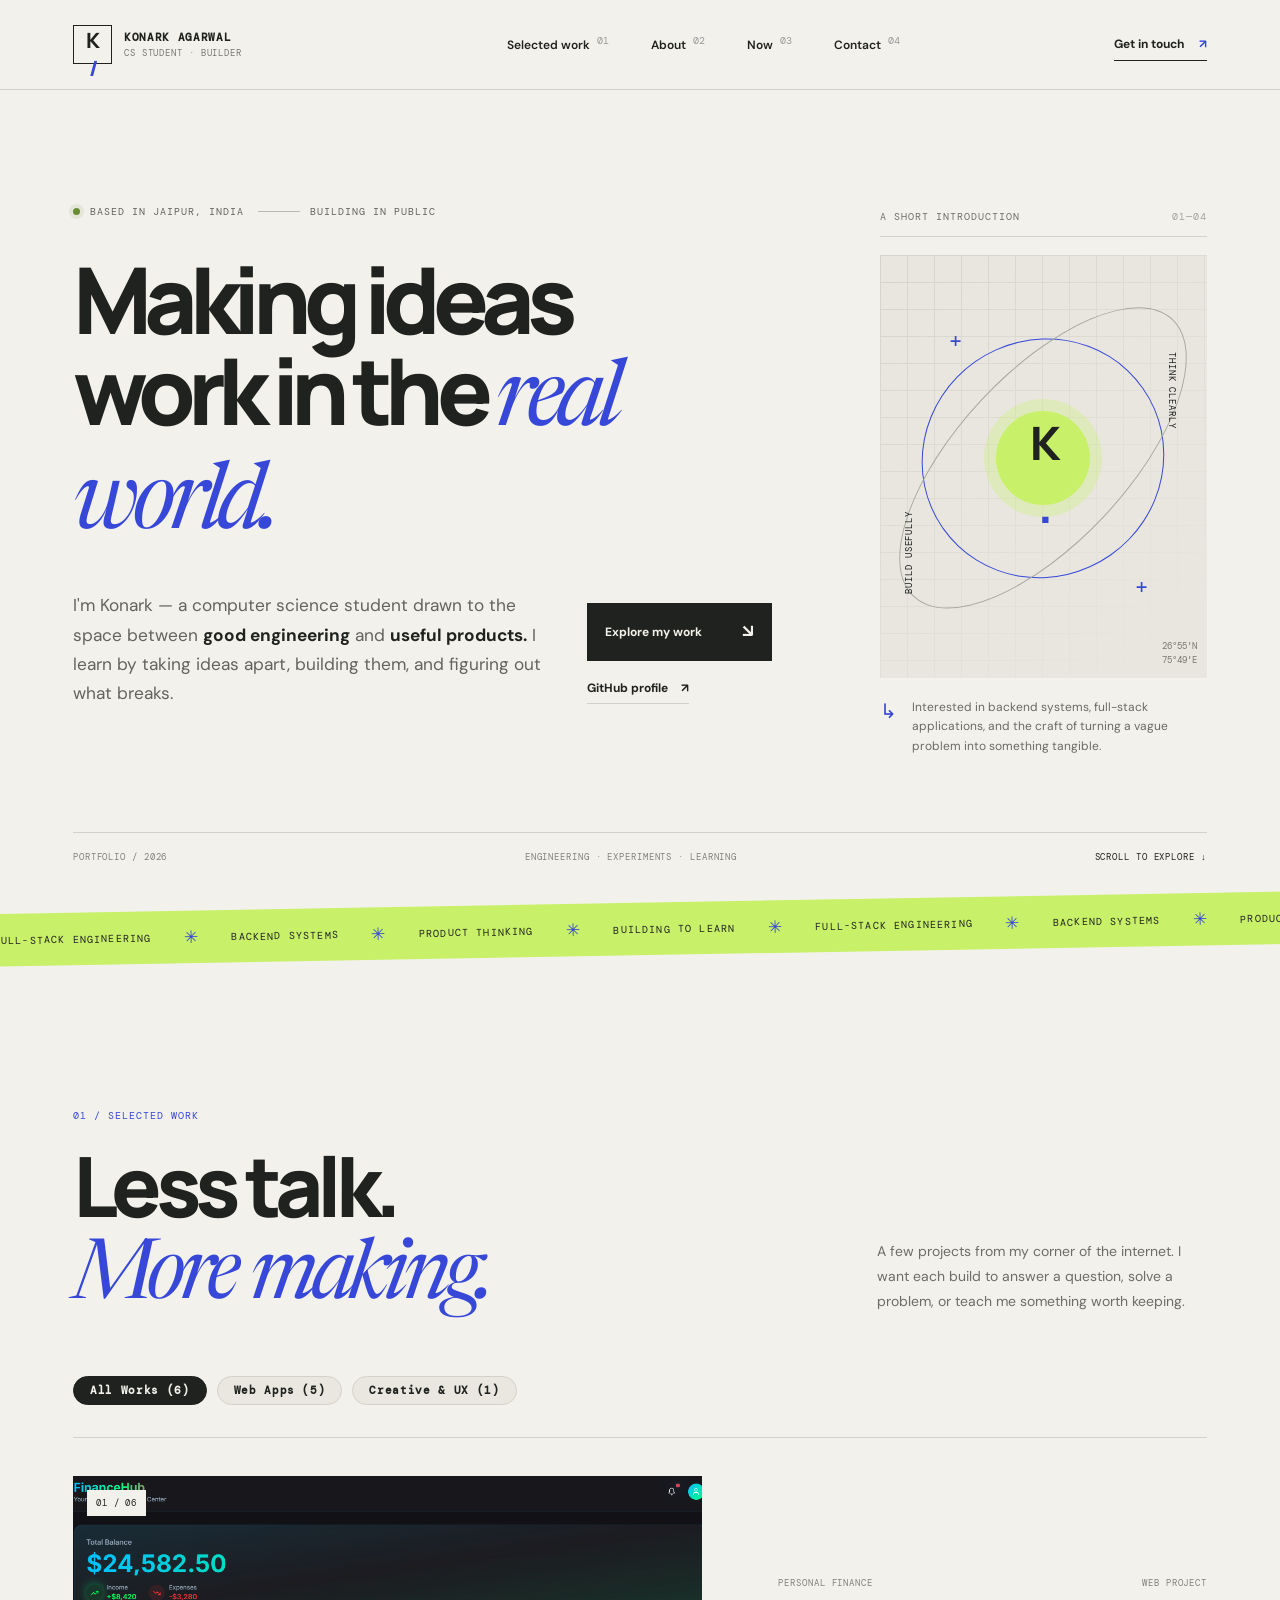
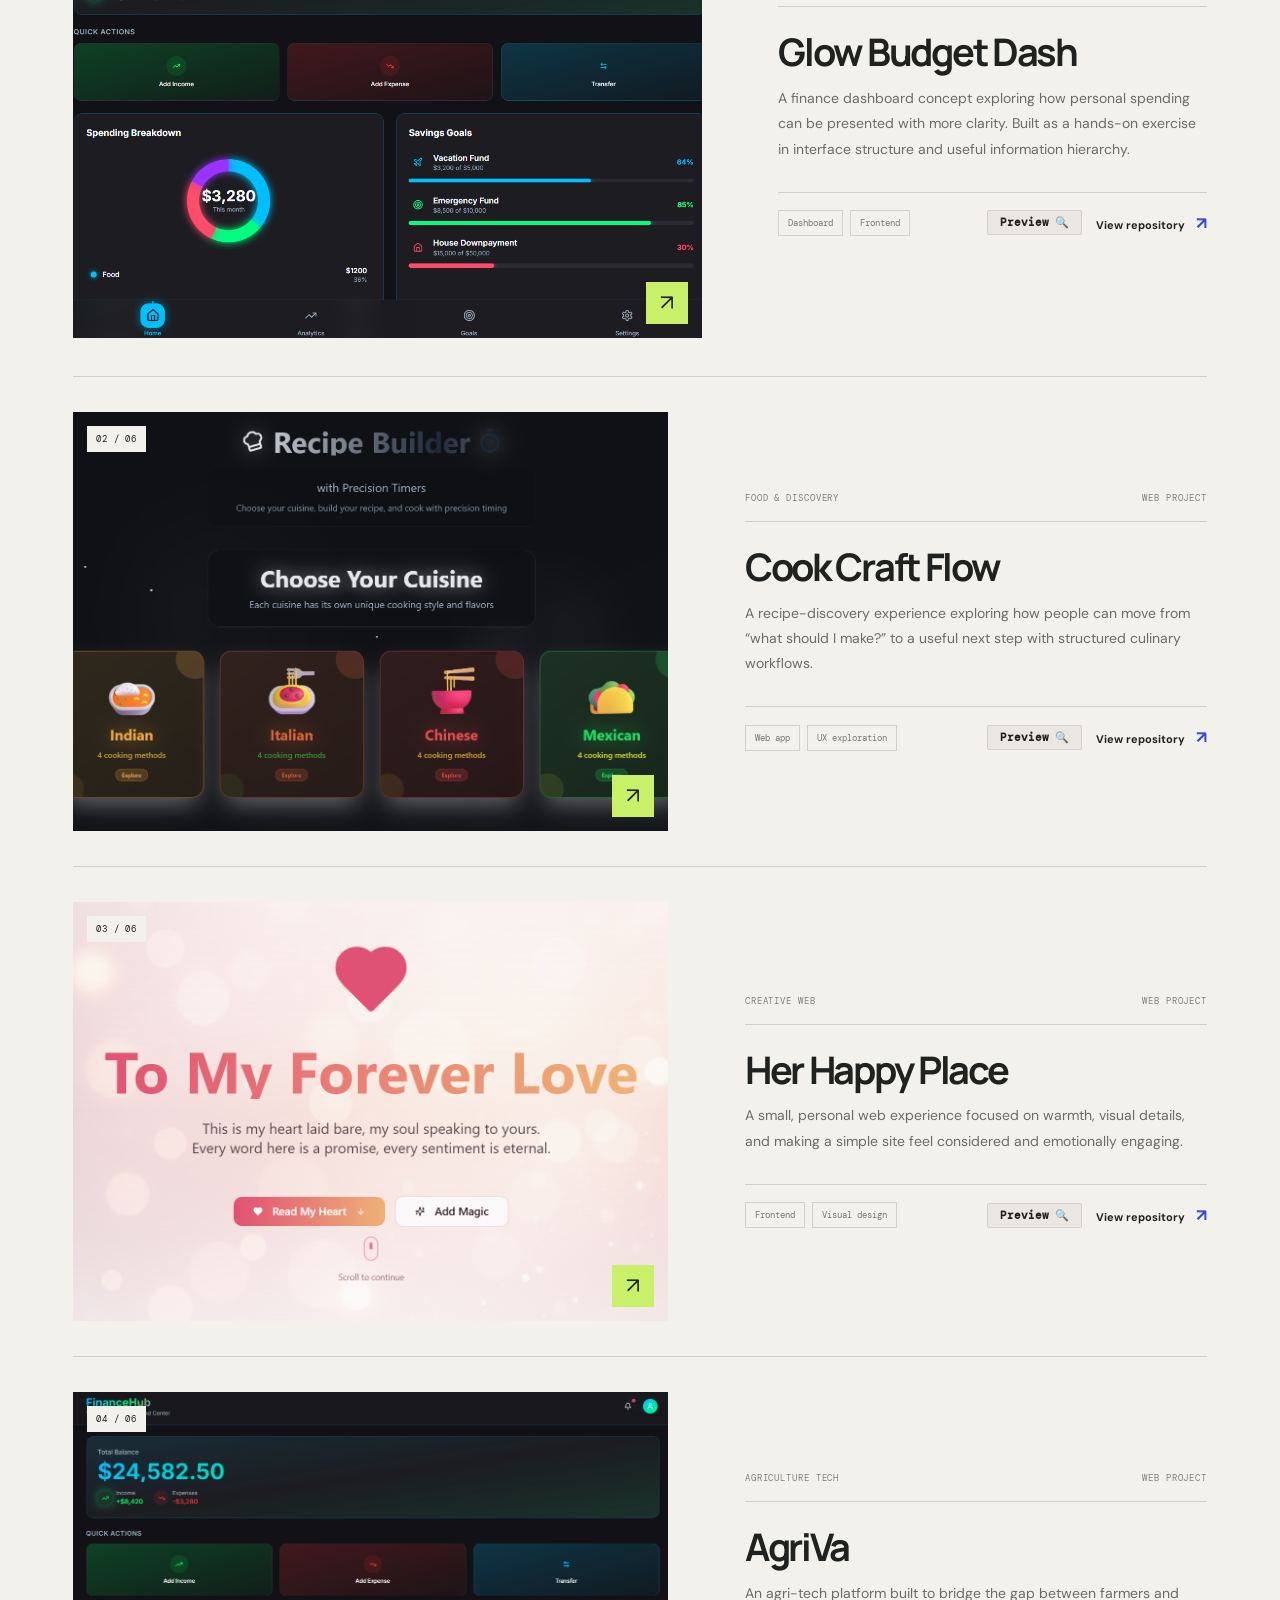
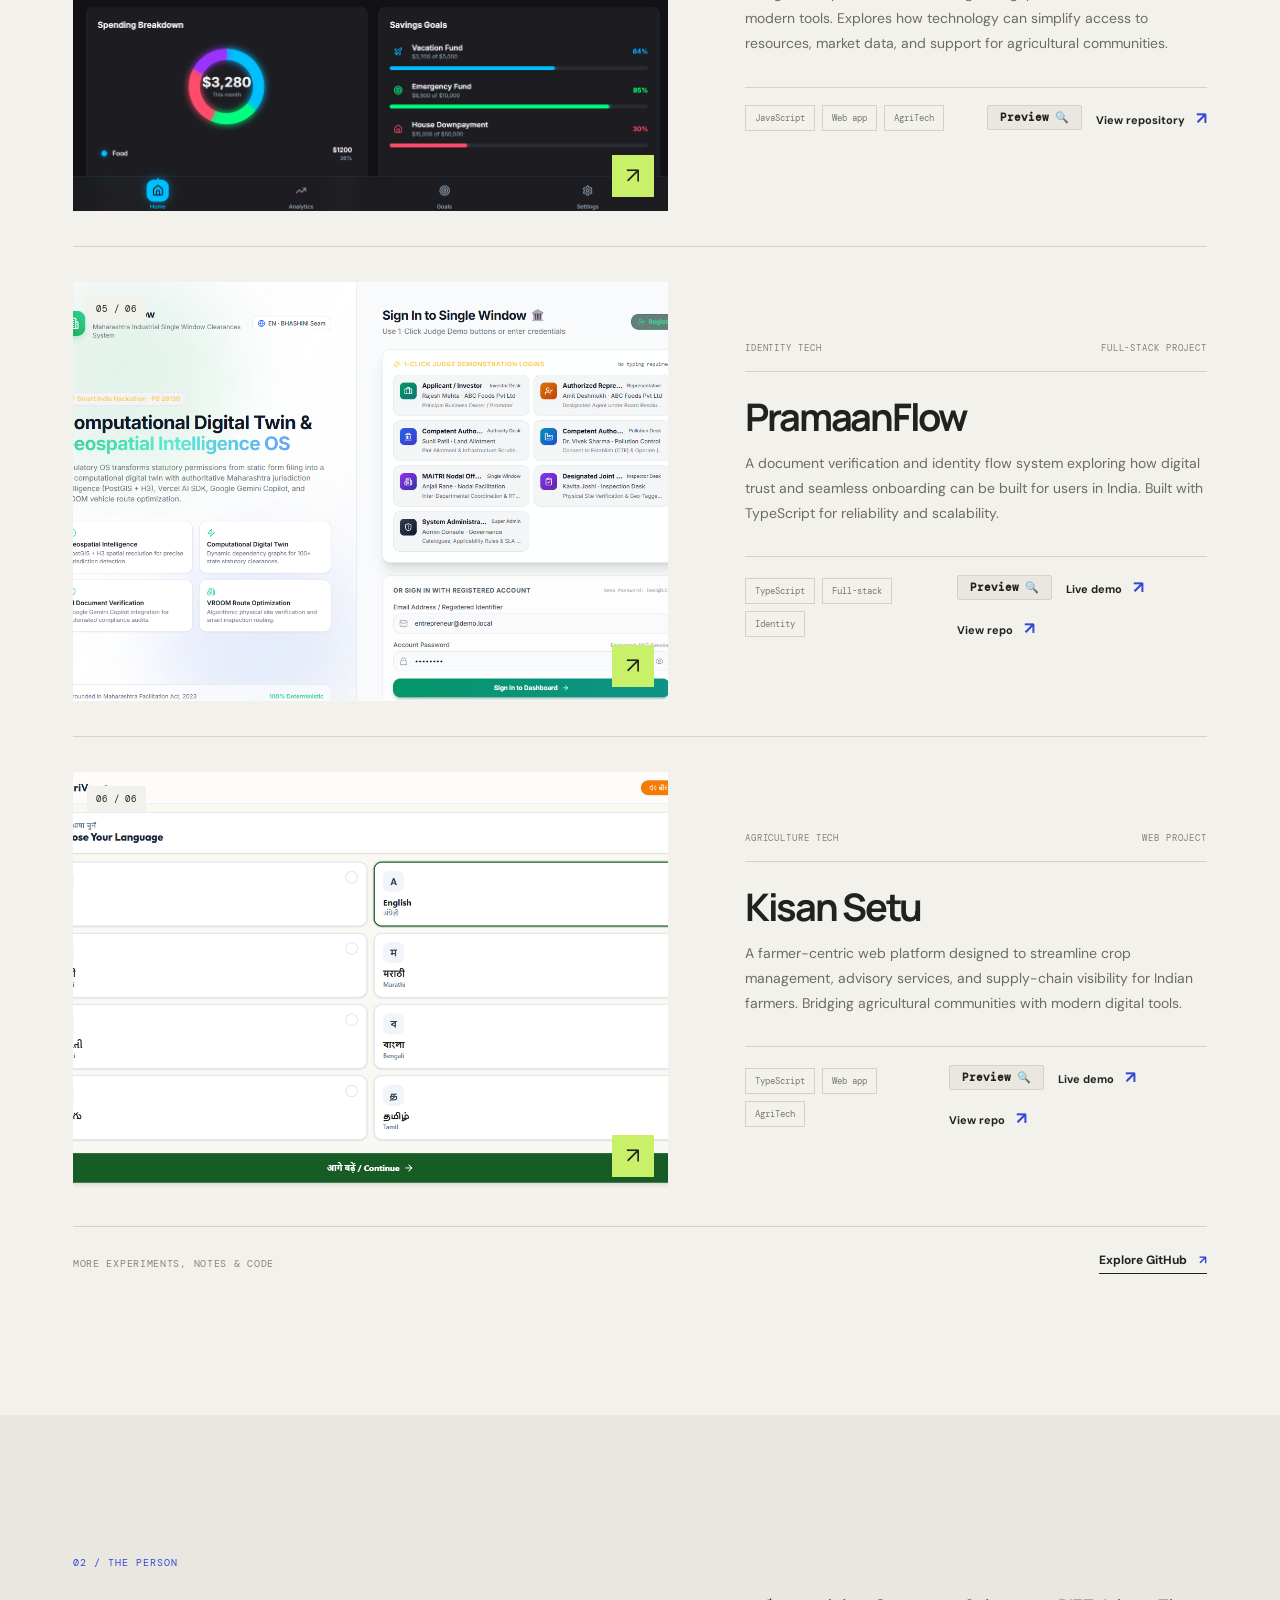
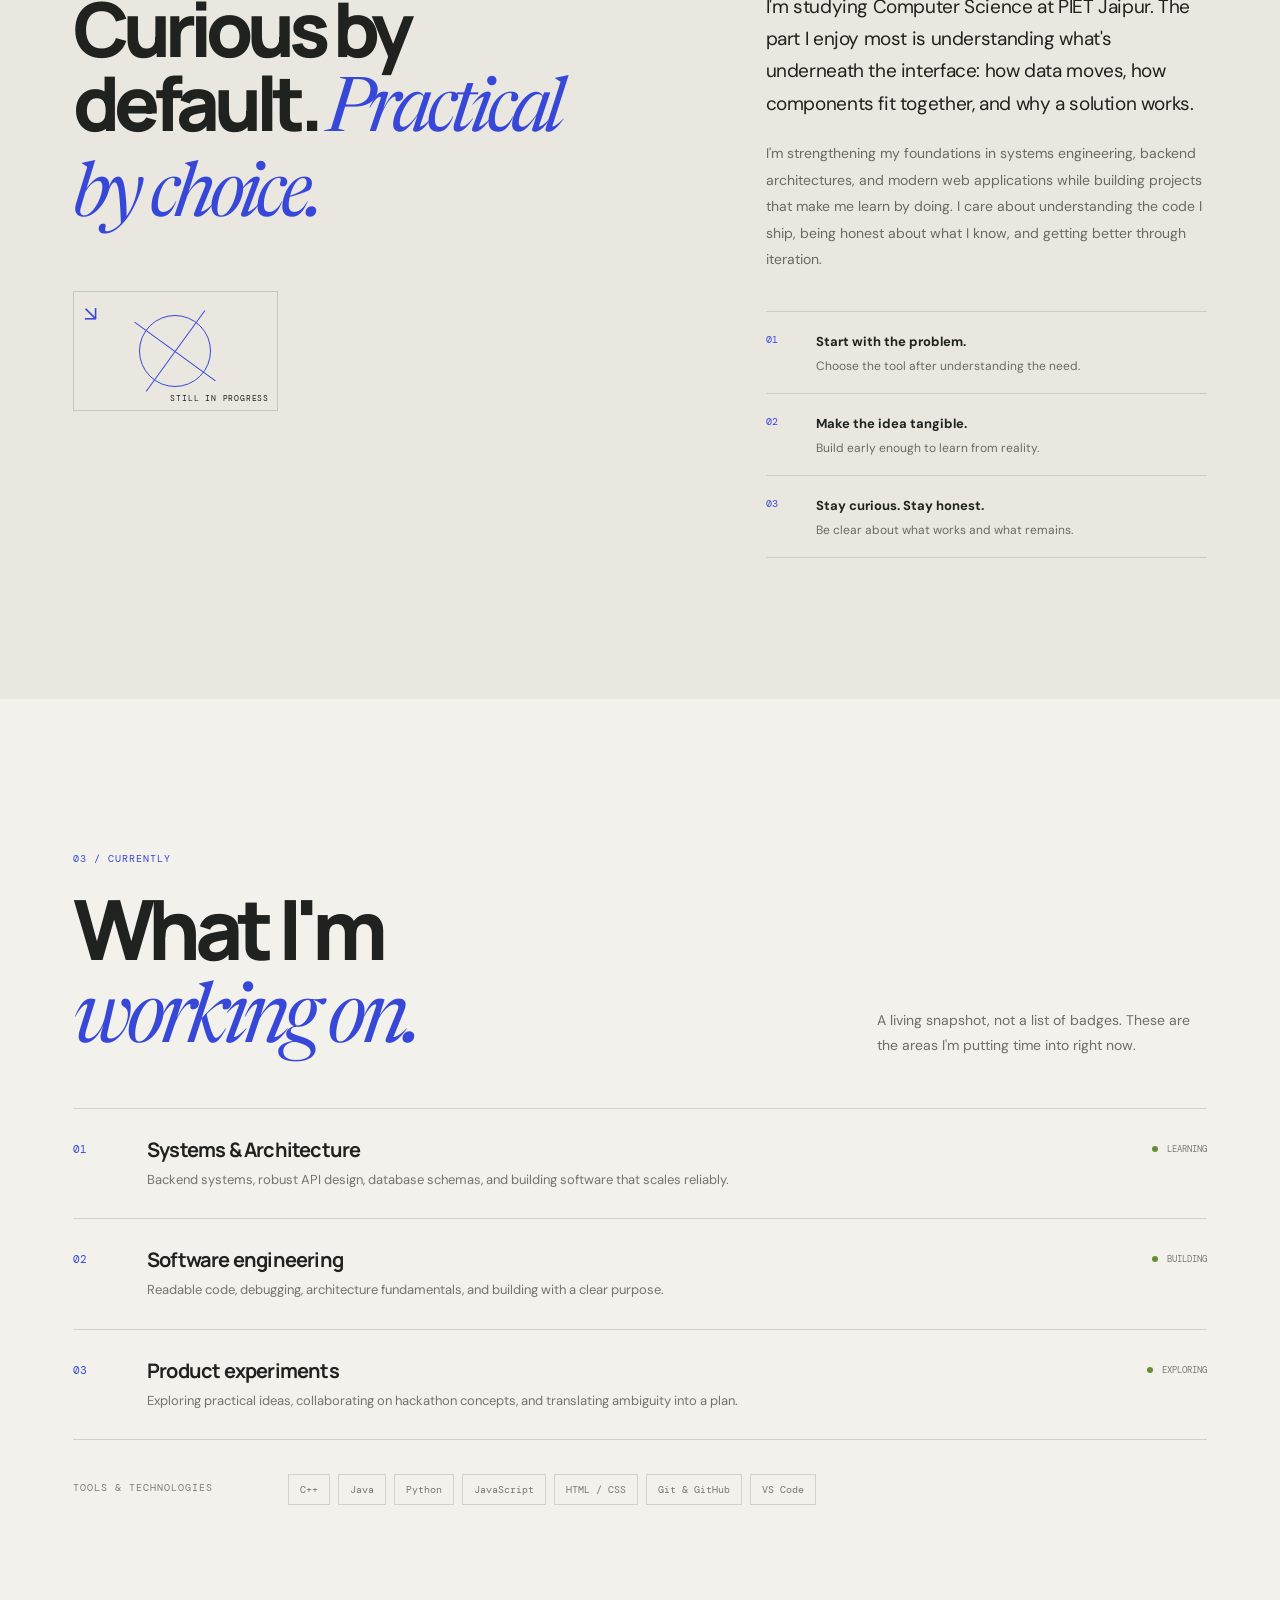
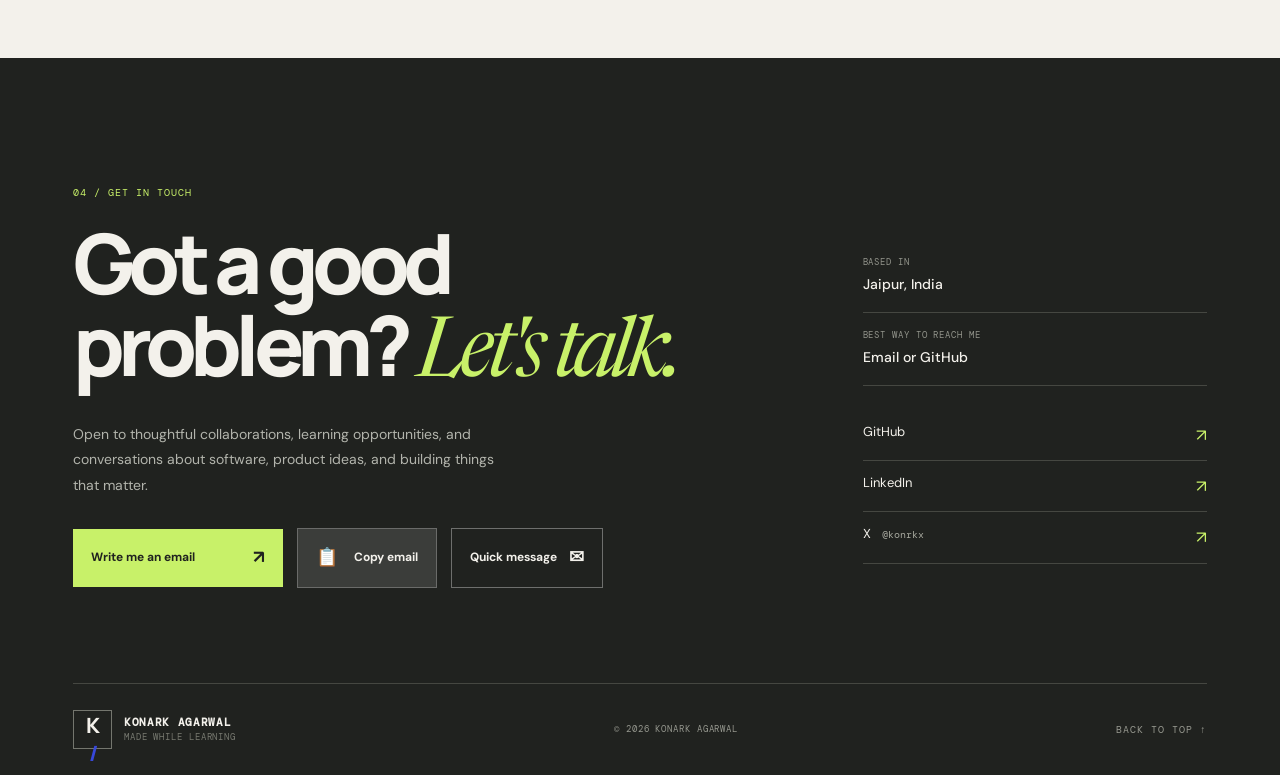
==== commit 145e797d: "feat: add live screenshots for PramaanFlow and Kisan Setu, remove DSA project mentions, add live lin" ====
--- a/index.html
+++ b/index.html
@@ -30,16 +30,16 @@
         <h1>Making ideas<br>work in the <em>real world.</em></h1>
         <div class="hero-bottom"><p class="hero-lede">I'm Konark — a computer science student drawn to the space between <strong>good engineering</strong> and <strong>useful products.</strong> I learn by taking ideas apart, building them, and figuring out what breaks.</p><div class="hero-links"><a class="button button-dark" href="#work" id="heroExploreBtn">Explore my work <span>↘</span></a><a class="underlined-link" href="https://github.com/konark-dev" target="_blank" rel="noreferrer">GitHub profile <span>↗</span></a></div></div>
       </div>
-      <aside class="hero-side"><div class="side-label">A SHORT INTRODUCTION <span>01—04</span></div><div class="hero-graphic" aria-hidden="true"><div class="graphic-grid"></div><div class="graphic-ring ring-one"></div><div class="graphic-ring ring-two"></div><div class="graphic-cross cross-one">+</div><div class="graphic-cross cross-two">+</div><div class="graphic-core">K<span>.</span></div><span class="graphic-caption cap-one">THINK CLEARLY</span><span class="graphic-caption cap-two">BUILD USEFULLY</span><span class="graphic-index">26°55'N<br>75°49'E</span></div><div class="side-note"><span class="note-mark">↳</span><p>Interested in backend systems, C++/DSA, and the craft of turning a vague problem into something tangible.</p></div></aside>
+      <aside class="hero-side"><div class="side-label">A SHORT INTRODUCTION <span>01—04</span></div><div class="hero-graphic" aria-hidden="true"><div class="graphic-grid"></div><div class="graphic-ring ring-one"></div><div class="graphic-ring ring-two"></div><div class="graphic-cross cross-one">+</div><div class="graphic-cross cross-two">+</div><div class="graphic-core">K<span>.</span></div><span class="graphic-caption cap-one">THINK CLEARLY</span><span class="graphic-caption cap-two">BUILD USEFULLY</span><span class="graphic-index">26°55'N<br>75°49'E</span></div><div class="side-note"><span class="note-mark">↳</span><p>Interested in backend systems, full-stack applications, and the craft of turning a vague problem into something tangible.</p></div></aside>
       <div class="hero-foot"><span>PORTFOLIO / 2026</span><span>ENGINEERING · EXPERIMENTS · LEARNING</span><a href="#work" id="scrollExploreBtn">SCROLL TO EXPLORE ↓</a></div>
     </section>
-    <section class="signal-strip" aria-label="Areas of interest"><div class="signal-track"><span>C++ & DATA STRUCTURES</span><i>✳</i><span>BACKEND ENGINEERING</span><i>✳</i><span>PRODUCT THINKING</span><i>✳</i><span>BUILDING TO LEARN</span><i>✳</i><span>C++ & DATA STRUCTURES</span><i>✳</i><span>BACKEND ENGINEERING</span><i>✳</i><span>PRODUCT THINKING</span><i>✳</i><span>BUILDING TO LEARN</span><i>✳</i></div></section>
+    <section class="signal-strip" aria-label="Areas of interest"><div class="signal-track"><span>FULL-STACK ENGINEERING</span><i>✳</i><span>BACKEND SYSTEMS</span><i>✳</i><span>PRODUCT THINKING</span><i>✳</i><span>BUILDING TO LEARN</span><i>✳</i><span>FULL-STACK ENGINEERING</span><i>✳</i><span>BACKEND SYSTEMS</span><i>✳</i><span>PRODUCT THINKING</span><i>✳</i><span>BUILDING TO LEARN</span><i>✳</i></div></section>
     <section class="work-section section-wrap" id="work">
       <div class="section-top"><div><div class="section-index">01 / SELECTED WORK</div><h2>Less talk.<br><em>More making.</em></h2></div><p class="section-intro">A few projects from my corner of the internet. I want each build to answer a question, solve a problem, or teach me something worth keeping.</p></div>
 
       <div class="project-filters" role="tablist" aria-label="Filter projects">
-        <button type="button" class="filter-btn active" data-filter="all" role="tab" aria-selected="true">All Works (3)</button>
-        <button type="button" class="filter-btn" data-filter="web" role="tab" aria-selected="false">Web Apps (2)</button>
+        <button type="button" class="filter-btn active" data-filter="all" role="tab" aria-selected="true">All Works (6)</button>
+        <button type="button" class="filter-btn" data-filter="web" role="tab" aria-selected="false">Web Apps (5)</button>
         <button type="button" class="filter-btn" data-filter="creative" role="tab" aria-selected="false">Creative &amp; UX (1)</button>
       </div>
 
@@ -105,7 +105,7 @@
         </article>
 
         <article class="work-card reveal" data-category="web" id="project-agriva">
-          <a class="work-image image-agriva" href="https://github.com/konark-dev/AgriVa" target="_blank" rel="noreferrer" aria-label="View AgriVa on GitHub">
+          <a class="work-image image-agriva preview-trigger" href="https://github.com/konark-dev/AgriVa" target="_blank" rel="noreferrer" aria-label="View AgriVa on GitHub" data-project="agriva">
             <img src="assets/images/budget.png" alt="Preview of the AgriVa project">
             <span class="image-index">04 / 06</span>
             <span class="image-arrow" title="View repository">↗</span>
@@ -117,6 +117,7 @@
             <div class="work-bottom">
               <div class="chips"><span>JavaScript</span><span>Web app</span><span>AgriTech</span></div>
               <div class="card-actions">
+                <button type="button" class="preview-btn" data-project="agriva" aria-label="Quick preview AgriVa">Preview <span>🔍</span></button>
                 <a class="case-link" href="https://github.com/konark-dev/AgriVa" target="_blank" rel="noreferrer">View repository <span>↗</span></a>
               </div>
             </div>
@@ -124,8 +125,8 @@
         </article>
 
         <article class="work-card reveal" data-category="web" id="project-pramaanflow">
-          <a class="work-image image-pramaanflow" href="https://github.com/konark-dev/PramaanFlow" target="_blank" rel="noreferrer" aria-label="View PramaanFlow on GitHub">
-            <img src="assets/images/cook.png" alt="Preview of the PramaanFlow project">
+          <a class="work-image image-pramaanflow preview-trigger" href="https://github.com/konark-dev/PramaanFlow" target="_blank" rel="noreferrer" aria-label="View PramaanFlow on GitHub" data-project="pramaanflow">
+            <img src="assets/images/pramaanflow.png" alt="Preview of the PramaanFlow project">
             <span class="image-index">05 / 06</span>
             <span class="image-arrow" title="View repository">↗</span>
           </a>
@@ -136,26 +137,30 @@
             <div class="work-bottom">
               <div class="chips"><span>TypeScript</span><span>Full-stack</span><span>Identity</span></div>
               <div class="card-actions">
-                <a class="case-link" href="https://github.com/konark-dev/PramaanFlow" target="_blank" rel="noreferrer">View repository <span>↗</span></a>
+                <button type="button" class="preview-btn" data-project="pramaanflow" aria-label="Quick preview PramaanFlow">Preview <span>🔍</span></button>
+                <a class="case-link" href="https://pramaanflow.vercel.app" target="_blank" rel="noreferrer">Live demo <span>↗</span></a>
+                <a class="case-link" href="https://github.com/konark-dev/PramaanFlow" target="_blank" rel="noreferrer">View repo <span>↗</span></a>
               </div>
             </div>
           </div>
         </article>
 
         <article class="work-card reveal" data-category="web" id="project-kisanflow">
-          <a class="work-image image-kisanflow" href="https://github.com/konark-dev/kisan-flow" target="_blank" rel="noreferrer" aria-label="View kisan-flow on GitHub">
-            <img src="assets/images/love.png" alt="Preview of the kisan-flow project">
+          <a class="work-image image-kisanflow preview-trigger" href="https://github.com/konark-dev/kisan-flow" target="_blank" rel="noreferrer" aria-label="View Kisan Setu on GitHub" data-project="kisanflow">
+            <img src="assets/images/kisansetu.png" alt="Preview of the Kisan Setu project">
             <span class="image-index">06 / 06</span>
             <span class="image-arrow" title="View repository">↗</span>
           </a>
           <div class="work-details">
             <div class="work-meta"><span>AGRICULTURE TECH</span><span>WEB PROJECT</span></div>
-            <h3>Kisan Flow</h3>
-            <p>A farmer-centric web platform designed to streamline crop management, advisory services, and supply-chain visibility for Indian farmers. A companion product to AgriVa.</p>
+            <h3>Kisan Setu</h3>
+            <p>A farmer-centric web platform designed to streamline crop management, advisory services, and supply-chain visibility for Indian farmers. Bridging agricultural communities with modern digital tools.</p>
             <div class="work-bottom">
               <div class="chips"><span>TypeScript</span><span>Web app</span><span>AgriTech</span></div>
               <div class="card-actions">
-                <a class="case-link" href="https://github.com/konark-dev/kisan-flow" target="_blank" rel="noreferrer">View repository <span>↗</span></a>
+                <button type="button" class="preview-btn" data-project="kisanflow" aria-label="Quick preview Kisan Setu">Preview <span>🔍</span></button>
+                <a class="case-link" href="https://kisansetu-ivory.vercel.app" target="_blank" rel="noreferrer">Live demo <span>↗</span></a>
+                <a class="case-link" href="https://github.com/konark-dev/kisan-flow" target="_blank" rel="noreferrer">View repo <span>↗</span></a>
               </div>
             </div>
           </div>
@@ -163,8 +168,8 @@
       </div>
       <div class="more-work"><span>MORE EXPERIMENTS, NOTES & CODE</span><a href="https://github.com/konark-dev" target="_blank" rel="noreferrer">Explore GitHub <span>↗</span></a></div>
     </section>
-    <section class="about-section" id="about"><div class="section-wrap about-grid"><div class="about-heading"><div class="section-index">02 / THE PERSON</div><h2>Curious by<br>default. <em>Practical<br>by choice.</em></h2><div class="about-doodle" aria-hidden="true"><span>↘</span><div></div><small>STILL IN PROGRESS</small></div></div><div class="about-body"><p class="about-lead">I'm studying Computer Science at PIET Jaipur. The part I enjoy most is understanding what's underneath the interface: how data moves, how components fit together, and why a solution works.</p><p>I'm strengthening my foundations in C++, data structures, and software engineering while building projects that make me learn by doing. I care about understanding the code I ship, being honest about what I know, and getting better through iteration.</p><div class="principles"><div><span>01</span><div><strong>Start with the problem.</strong><p>Choose the tool after understanding the need.</p></div></div><div><span>02</span><div><strong>Make the idea tangible.</strong><p>Build early enough to learn from reality.</p></div></div><div><span>03</span><div><strong>Stay curious. Stay honest.</strong><p>Be clear about what works and what remains.</p></div></div></div></div></div></section>
-    <section class="now-section section-wrap" id="now"><div class="section-top"><div><div class="section-index">03 / CURRENTLY</div><h2>What I'm<br><em>working on.</em></h2></div><p class="section-intro">A living snapshot, not a list of badges. These are the areas I'm putting time into right now.</p></div><div class="now-list"><article class="now-row reveal"><span class="now-num">01</span><div><h3>Problem solving</h3><p>C++, data structures, algorithmic thinking, and learning to explain the trade-offs behind a solution.</p></div><span class="now-state"><i></i> LEARNING</span></article><article class="now-row reveal"><span class="now-num">02</span><div><h3>Software engineering</h3><p>Readable code, debugging, architecture fundamentals, and building with a clear purpose.</p></div><span class="now-state"><i></i> BUILDING</span></article><article class="now-row reveal"><span class="now-num">03</span><div><h3>Product experiments</h3><p>Exploring practical ideas, collaborating on hackathon concepts, and translating ambiguity into a plan.</p></div><span class="now-state"><i></i> EXPLORING</span></article></div><div class="stack-block"><span class="stack-label">TOOLS & TECHNOLOGIES</span><div class="stack-tags"><span>C++</span><span>Java</span><span>Python</span><span>JavaScript</span><span>HTML / CSS</span><span>Git & GitHub</span><span>VS Code</span></div></div></section>
+    <section class="about-section" id="about"><div class="section-wrap about-grid"><div class="about-heading"><div class="section-index">02 / THE PERSON</div><h2>Curious by<br>default. <em>Practical<br>by choice.</em></h2><div class="about-doodle" aria-hidden="true"><span>↘</span><div></div><small>STILL IN PROGRESS</small></div></div><div class="about-body"><p class="about-lead">I'm studying Computer Science at PIET Jaipur. The part I enjoy most is understanding what's underneath the interface: how data moves, how components fit together, and why a solution works.</p><p>I'm strengthening my foundations in systems engineering, backend architectures, and modern web applications while building projects that make me learn by doing. I care about understanding the code I ship, being honest about what I know, and getting better through iteration.</p><div class="principles"><div><span>01</span><div><strong>Start with the problem.</strong><p>Choose the tool after understanding the need.</p></div></div><div><span>02</span><div><strong>Make the idea tangible.</strong><p>Build early enough to learn from reality.</p></div></div><div><span>03</span><div><strong>Stay curious. Stay honest.</strong><p>Be clear about what works and what remains.</p></div></div></div></div></div></section>
+    <section class="now-section section-wrap" id="now"><div class="section-top"><div><div class="section-index">03 / CURRENTLY</div><h2>What I'm<br><em>working on.</em></h2></div><p class="section-intro">A living snapshot, not a list of badges. These are the areas I'm putting time into right now.</p></div><div class="now-list"><article class="now-row reveal"><span class="now-num">01</span><div><h3>Systems &amp; Architecture</h3><p>Backend systems, robust API design, database schemas, and building software that scales reliably.</p></div><span class="now-state"><i></i> LEARNING</span></article><article class="now-row reveal"><span class="now-num">02</span><div><h3>Software engineering</h3><p>Readable code, debugging, architecture fundamentals, and building with a clear purpose.</p></div><span class="now-state"><i></i> BUILDING</span></article><article class="now-row reveal"><span class="now-num">03</span><div><h3>Product experiments</h3><p>Exploring practical ideas, collaborating on hackathon concepts, and translating ambiguity into a plan.</p></div><span class="now-state"><i></i> EXPLORING</span></article></div><div class="stack-block"><span class="stack-label">TOOLS & TECHNOLOGIES</span><div class="stack-tags"><span>C++</span><span>Java</span><span>Python</span><span>JavaScript</span><span>HTML / CSS</span><span>Git & GitHub</span><span>VS Code</span></div></div></section>
     <section class="contact-section" id="contact">
       <div class="section-wrap contact-grid">
         <div class="contact-main">
@@ -214,6 +219,7 @@
         <div class="chips" id="modalProjectChips"></div>
       </div>
       <div class="modal-footer">
+        <a id="modalProjectLive" class="button button-dark" href="#" target="_blank" rel="noreferrer" style="display:none; background: var(--blue);">Live demo <span>↗</span></a>
         <a id="modalProjectLink" class="button button-dark" href="#" target="_blank" rel="noreferrer">View repository <span>↗</span></a>
         <button type="button" class="preview-btn" id="modalDismissBtn">Close preview</button>
       </div>
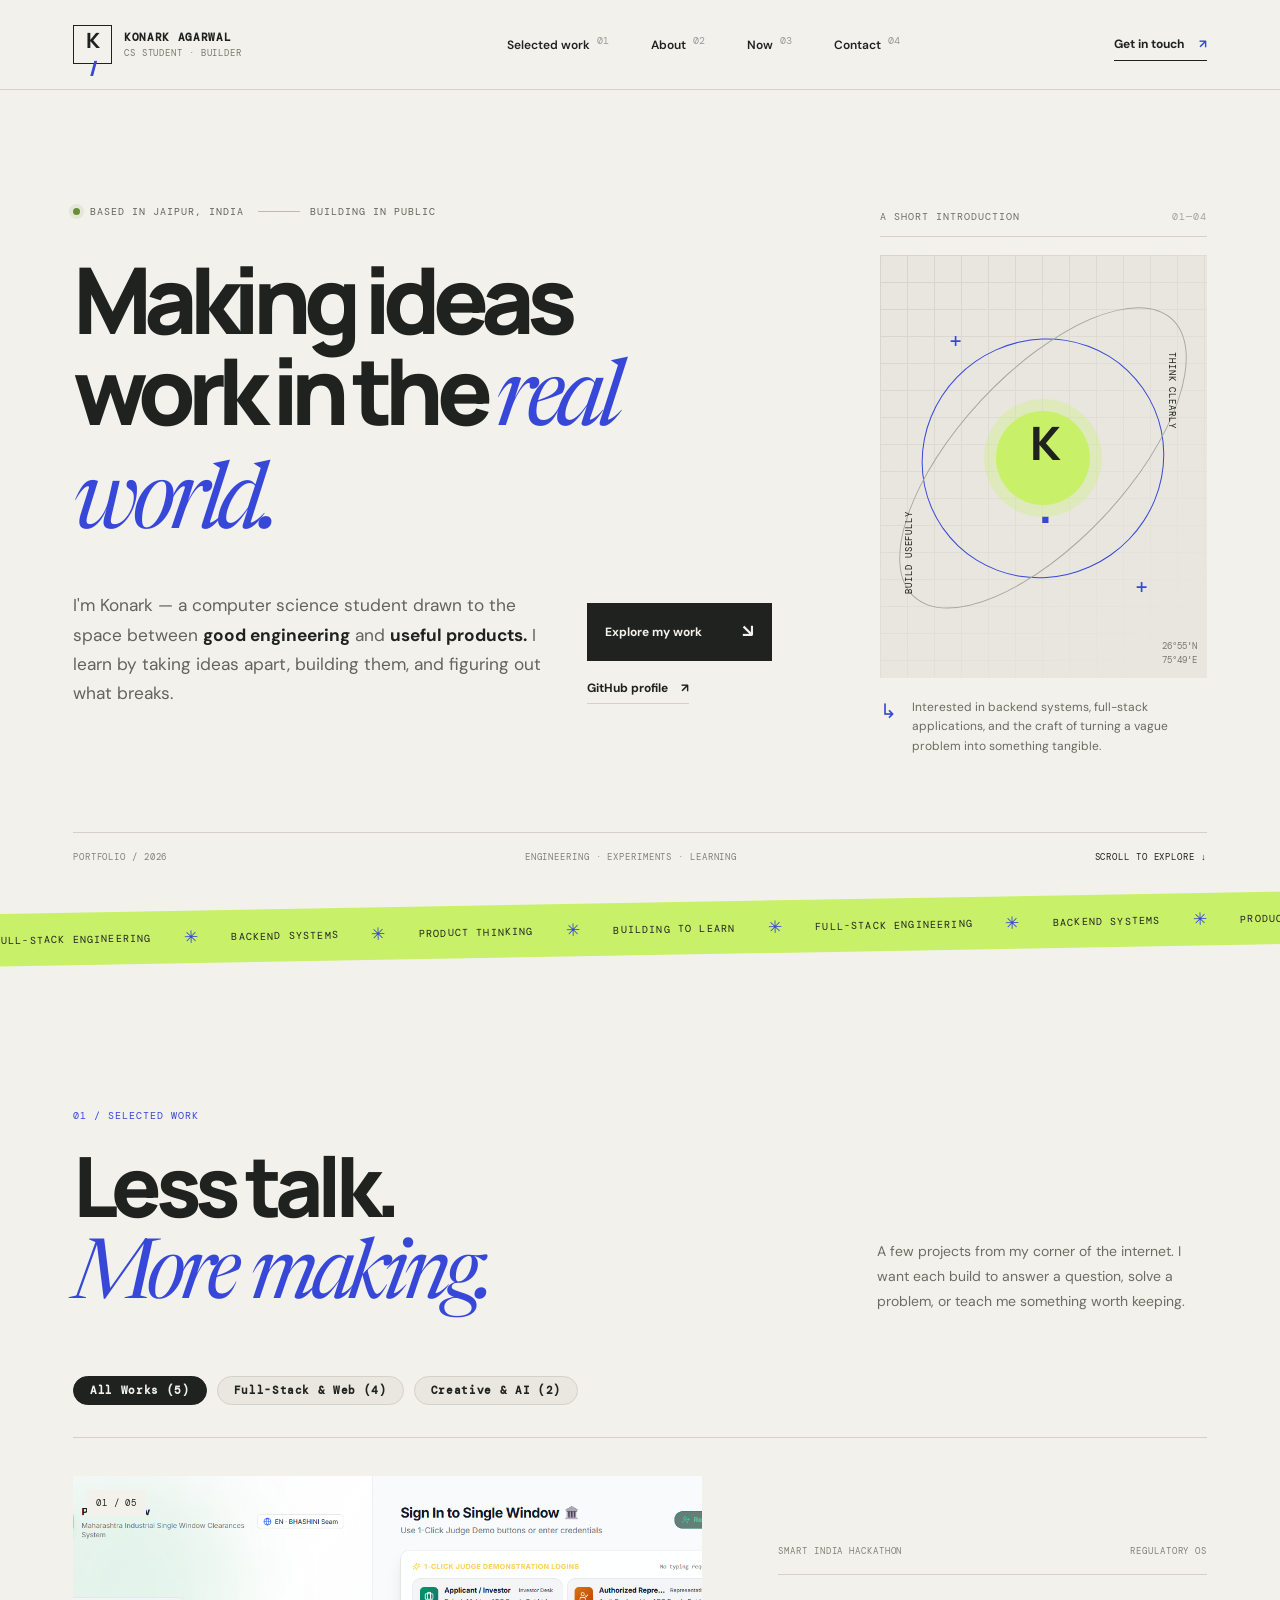
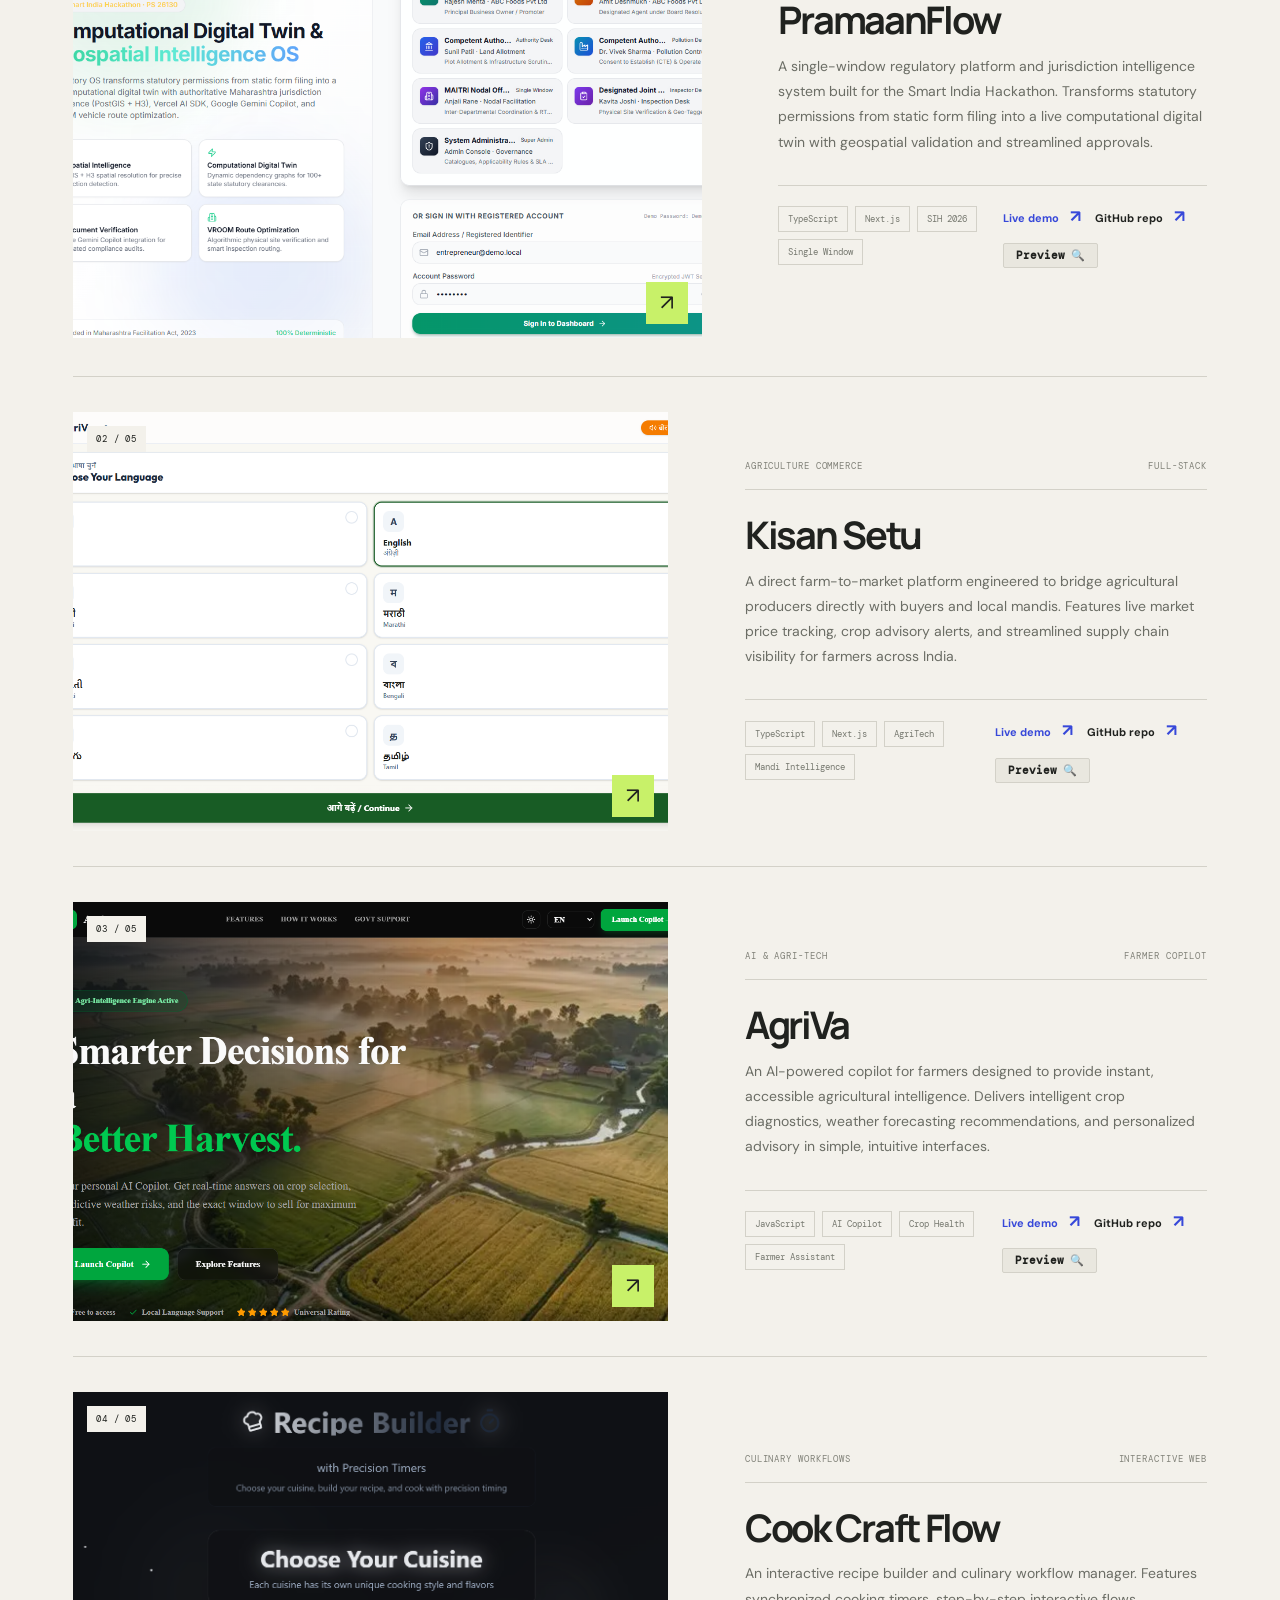
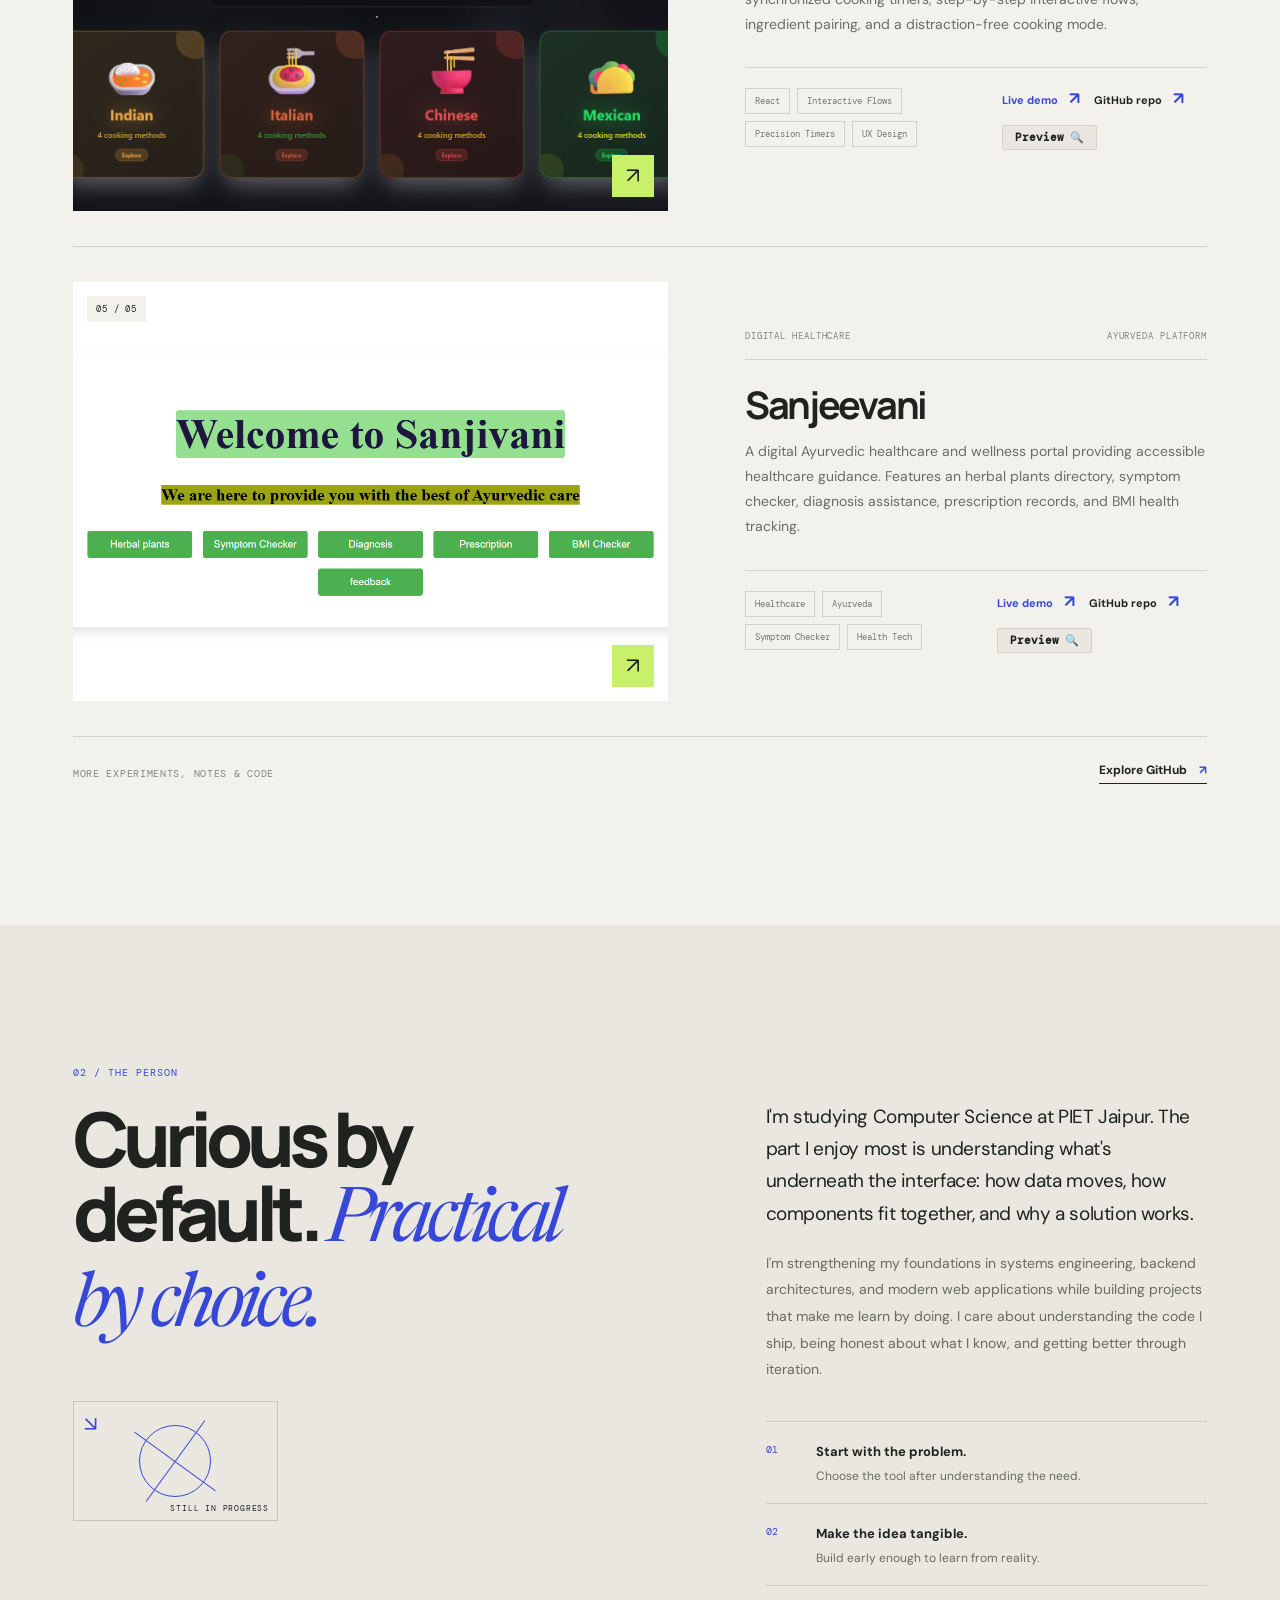
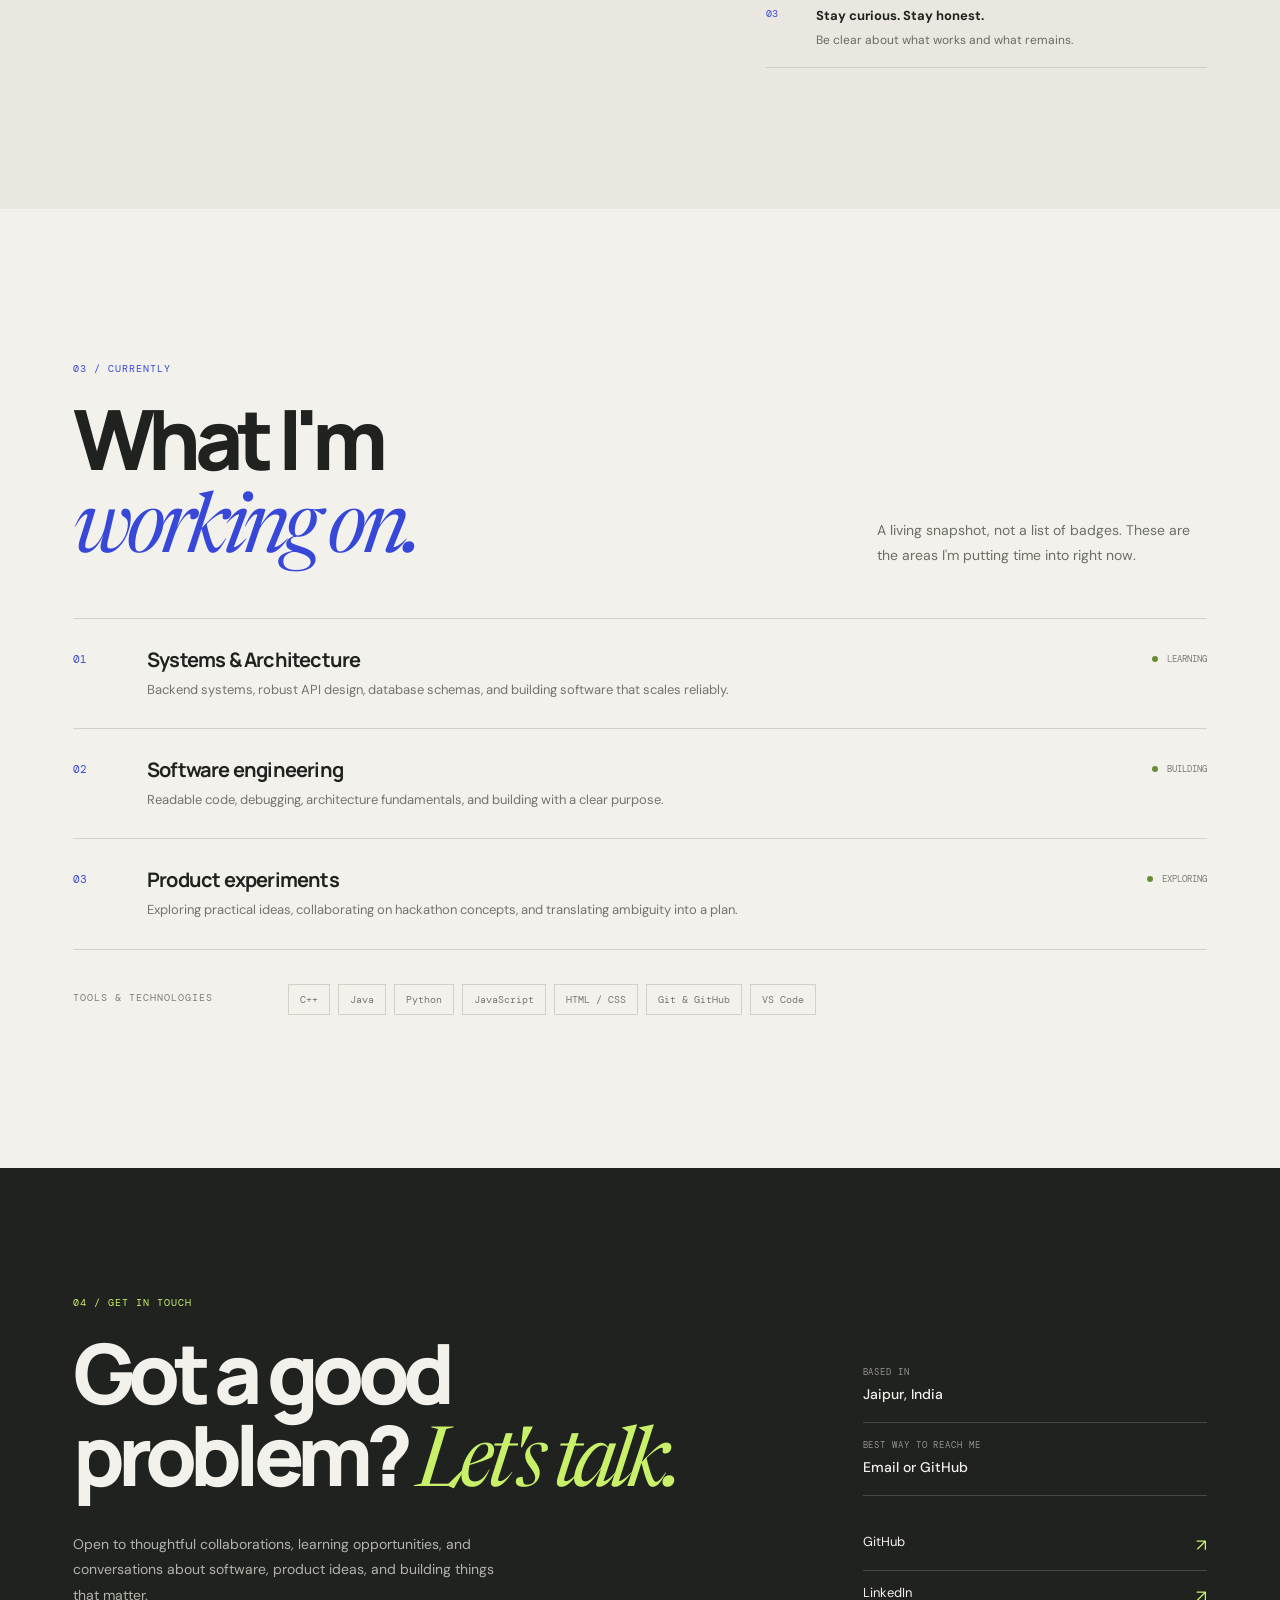
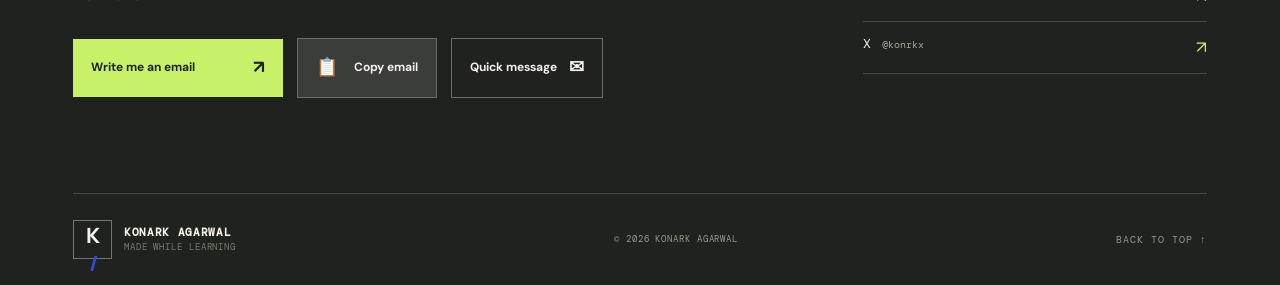
==== commit 01892523: "feat: align all projects to verified GitHub repos and live Vercel deployments" ====
--- a/index.html
+++ b/index.html
@@ -38,129 +38,117 @@
       <div class="section-top"><div><div class="section-index">01 / SELECTED WORK</div><h2>Less talk.<br><em>More making.</em></h2></div><p class="section-intro">A few projects from my corner of the internet. I want each build to answer a question, solve a problem, or teach me something worth keeping.</p></div>
 
       <div class="project-filters" role="tablist" aria-label="Filter projects">
-        <button type="button" class="filter-btn active" data-filter="all" role="tab" aria-selected="true">All Works (6)</button>
-        <button type="button" class="filter-btn" data-filter="web" role="tab" aria-selected="false">Web Apps (5)</button>
-        <button type="button" class="filter-btn" data-filter="creative" role="tab" aria-selected="false">Creative &amp; UX (1)</button>
+        <button type="button" class="filter-btn active" data-filter="all" role="tab" aria-selected="true">All Works (5)</button>
+        <button type="button" class="filter-btn" data-filter="web" role="tab" aria-selected="false">Full-Stack &amp; Web (4)</button>
+        <button type="button" class="filter-btn" data-filter="creative" role="tab" aria-selected="false">Creative &amp; AI (2)</button>
       </div>
 
       <div class="work-list">
-        <article class="work-card work-card-featured reveal" data-category="web" id="project-budget">
-          <a class="work-image image-budget preview-trigger" href="https://github.com/Konark-Agarwal/glow-budget-dash" target="_blank" rel="noreferrer" aria-label="View Glow Budget Dash on GitHub" data-project="budget">
-            <img src="assets/images/budget.png" alt="Preview of the Glow Budget Dash project">
-            <span class="image-index">01 / 06</span>
-            <span class="image-arrow" title="View repository">↗</span>
-          </a>
-          <div class="work-details">
-            <div class="work-meta"><span>PERSONAL FINANCE</span><span>WEB PROJECT</span></div>
-            <h3>Glow Budget Dash</h3>
-            <p>A finance dashboard concept exploring how personal spending can be presented with more clarity. Built as a hands-on exercise in interface structure and useful information hierarchy.</p>
-            <div class="work-bottom">
-              <div class="chips"><span>Dashboard</span><span>Frontend</span></div>
-              <div class="card-actions">
-                <button type="button" class="preview-btn" data-project="budget" aria-label="Quick preview Glow Budget Dash">Preview <span>🔍</span></button>
-                <a class="case-link" href="https://github.com/Konark-Agarwal/glow-budget-dash" target="_blank" rel="noreferrer">View repository <span>↗</span></a>
-              </div>
-            </div>
-          </div>
-        </article>
-
-        <article class="work-card reveal" data-category="web" id="project-cook">
-          <a class="work-image image-cook preview-trigger" href="https://github.com/Konark-Agarwal/cook-craft-flow" target="_blank" rel="noreferrer" aria-label="View Cook Craft Flow on GitHub" data-project="cook">
-            <img src="assets/images/cook.png" alt="Preview of the Cook Craft Flow project">
-            <span class="image-index">02 / 06</span>
-            <span class="image-arrow" title="View repository">↗</span>
-          </a>
-          <div class="work-details">
-            <div class="work-meta"><span>FOOD & DISCOVERY</span><span>WEB PROJECT</span></div>
+        <!-- 01: PramaanFlow (SIH 2026 Regulatory OS) -->
+        <article class="work-card work-card-featured reveal" data-category="web" id="project-pramaanflow">
+          <a class="work-image image-pramaanflow preview-trigger" href="https://pramaanflow.vercel.app" target="_blank" rel="noreferrer" aria-label="Open PramaanFlow live app on Vercel" data-project="pramaanflow">
+            <img src="assets/images/pramaanflow.png" alt="Preview of PramaanFlow platform">
+            <span class="image-index">01 / 05</span>
+            <span class="image-arrow" title="Open live deployment">↗</span>
+          </a>
+          <div class="work-details">
+            <div class="work-meta"><span>SMART INDIA HACKATHON</span><span>REGULATORY OS</span></div>
+            <h3>PramaanFlow</h3>
+            <p>A single-window regulatory platform and jurisdiction intelligence system built for the Smart India Hackathon. Transforms statutory permissions from static form filing into a live computational digital twin with geospatial validation and streamlined approvals.</p>
+            <div class="work-bottom">
+              <div class="chips"><span>TypeScript</span><span>Next.js</span><span>SIH 2026</span><span>Single Window</span></div>
+              <div class="card-actions">
+                <a class="case-link" href="https://pramaanflow.vercel.app" target="_blank" rel="noreferrer" style="font-weight: 700; color: var(--blue);">Live demo <span>↗</span></a>
+                <a class="case-link" href="https://github.com/konark-dev/PramaanFlow" target="_blank" rel="noreferrer">GitHub repo <span>↗</span></a>
+                <button type="button" class="preview-btn" data-project="pramaanflow" aria-label="Quick preview PramaanFlow">Preview <span>🔍</span></button>
+              </div>
+            </div>
+          </div>
+        </article>
+
+        <!-- 02: Kisan Setu -->
+        <article class="work-card reveal" data-category="web" id="project-kisansetu">
+          <a class="work-image image-kisanflow preview-trigger" href="https://kisansetu-ivory.vercel.app" target="_blank" rel="noreferrer" aria-label="Open Kisan Setu live app on Vercel" data-project="kisansetu">
+            <img src="assets/images/kisansetu.png" alt="Preview of Kisan Setu platform">
+            <span class="image-index">02 / 05</span>
+            <span class="image-arrow" title="Open live deployment">↗</span>
+          </a>
+          <div class="work-details">
+            <div class="work-meta"><span>AGRICULTURE COMMERCE</span><span>FULL-STACK</span></div>
+            <h3>Kisan Setu</h3>
+            <p>A direct farm-to-market platform engineered to bridge agricultural producers directly with buyers and local mandis. Features live market price tracking, crop advisory alerts, and streamlined supply chain visibility for farmers across India.</p>
+            <div class="work-bottom">
+              <div class="chips"><span>TypeScript</span><span>Next.js</span><span>AgriTech</span><span>Mandi Intelligence</span></div>
+              <div class="card-actions">
+                <a class="case-link" href="https://kisansetu-ivory.vercel.app" target="_blank" rel="noreferrer" style="font-weight: 700; color: var(--blue);">Live demo <span>↗</span></a>
+                <a class="case-link" href="https://github.com/konark-dev/kisan-flow" target="_blank" rel="noreferrer">GitHub repo <span>↗</span></a>
+                <button type="button" class="preview-btn" data-project="kisansetu" aria-label="Quick preview Kisan Setu">Preview <span>🔍</span></button>
+              </div>
+            </div>
+          </div>
+        </article>
+
+        <!-- 03: AgriVa -->
+        <article class="work-card reveal" data-category="web creative" id="project-agriva">
+          <a class="work-image image-agriva preview-trigger" href="https://agriva.vercel.app" target="_blank" rel="noreferrer" aria-label="Open AgriVa live app on Vercel" data-project="agriva">
+            <img src="assets/images/agriva.png" alt="Preview of AgriVa farmer copilot">
+            <span class="image-index">03 / 05</span>
+            <span class="image-arrow" title="Open live deployment">↗</span>
+          </a>
+          <div class="work-details">
+            <div class="work-meta"><span>AI & AGRI-TECH</span><span>FARMER COPILOT</span></div>
+            <h3>AgriVa</h3>
+            <p>An AI-powered copilot for farmers designed to provide instant, accessible agricultural intelligence. Delivers intelligent crop diagnostics, weather forecasting recommendations, and personalized advisory in simple, intuitive interfaces.</p>
+            <div class="work-bottom">
+              <div class="chips"><span>JavaScript</span><span>AI Copilot</span><span>Crop Health</span><span>Farmer Assistant</span></div>
+              <div class="card-actions">
+                <a class="case-link" href="https://agriva.vercel.app" target="_blank" rel="noreferrer" style="font-weight: 700; color: var(--blue);">Live demo <span>↗</span></a>
+                <a class="case-link" href="https://github.com/konark-dev/AgriVa" target="_blank" rel="noreferrer">GitHub repo <span>↗</span></a>
+                <button type="button" class="preview-btn" data-project="agriva" aria-label="Quick preview AgriVa">Preview <span>🔍</span></button>
+              </div>
+            </div>
+          </div>
+        </article>
+
+        <!-- 04: Cook Craft Flow -->
+        <article class="work-card reveal" data-category="creative web" id="project-cook">
+          <a class="work-image image-cook preview-trigger" href="https://cook-craft-flow.vercel.app" target="_blank" rel="noreferrer" aria-label="Open Cook Craft Flow live app on Vercel" data-project="cook">
+            <img src="assets/images/cook.png" alt="Preview of Cook Craft Flow">
+            <span class="image-index">04 / 05</span>
+            <span class="image-arrow" title="Open live deployment">↗</span>
+          </a>
+          <div class="work-details">
+            <div class="work-meta"><span>CULINARY WORKFLOWS</span><span>INTERACTIVE WEB</span></div>
             <h3>Cook Craft Flow</h3>
-            <p>A recipe-discovery experience exploring how people can move from “what should I make?” to a useful next step with structured culinary workflows.</p>
-            <div class="work-bottom">
-              <div class="chips"><span>Web app</span><span>UX exploration</span></div>
-              <div class="card-actions">
+            <p>An interactive recipe builder and culinary workflow manager. Features synchronized cooking timers, step-by-step interactive flows, ingredient pairing, and a distraction-free cooking mode.</p>
+            <div class="work-bottom">
+              <div class="chips"><span>React</span><span>Interactive Flows</span><span>Precision Timers</span><span>UX Design</span></div>
+              <div class="card-actions">
+                <a class="case-link" href="https://cook-craft-flow.vercel.app" target="_blank" rel="noreferrer" style="font-weight: 700; color: var(--blue);">Live demo <span>↗</span></a>
+                <a class="case-link" href="https://github.com/Konark-Agarwal/cook-craft-flow" target="_blank" rel="noreferrer">GitHub repo <span>↗</span></a>
                 <button type="button" class="preview-btn" data-project="cook" aria-label="Quick preview Cook Craft Flow">Preview <span>🔍</span></button>
-                <a class="case-link" href="https://github.com/Konark-Agarwal/cook-craft-flow" target="_blank" rel="noreferrer">View repository <span>↗</span></a>
-              </div>
-            </div>
-          </div>
-        </article>
-
-        <article class="work-card reveal" data-category="creative" id="project-happy">
-          <a class="work-image image-happy preview-trigger" href="https://github.com/Konark-Agarwal/her-happy-place-site" target="_blank" rel="noreferrer" aria-label="View Her Happy Place on GitHub" data-project="happy">
-            <img src="assets/images/love.png" alt="Preview of the Her Happy Place project">
-            <span class="image-index">03 / 06</span>
-            <span class="image-arrow" title="View repository">↗</span>
-          </a>
-          <div class="work-details">
-            <div class="work-meta"><span>CREATIVE WEB</span><span>WEB PROJECT</span></div>
-            <h3>Her Happy Place</h3>
-            <p>A small, personal web experience focused on warmth, visual details, and making a simple site feel considered and emotionally engaging.</p>
-            <div class="work-bottom">
-              <div class="chips"><span>Frontend</span><span>Visual design</span></div>
-              <div class="card-actions">
-                <button type="button" class="preview-btn" data-project="happy" aria-label="Quick preview Her Happy Place">Preview <span>🔍</span></button>
-                <a class="case-link" href="https://github.com/Konark-Agarwal/her-happy-place-site" target="_blank" rel="noreferrer">View repository <span>↗</span></a>
-              </div>
-            </div>
-          </div>
-        </article>
-
-        <article class="work-card reveal" data-category="web" id="project-agriva">
-          <a class="work-image image-agriva preview-trigger" href="https://github.com/konark-dev/AgriVa" target="_blank" rel="noreferrer" aria-label="View AgriVa on GitHub" data-project="agriva">
-            <img src="assets/images/budget.png" alt="Preview of the AgriVa project">
-            <span class="image-index">04 / 06</span>
-            <span class="image-arrow" title="View repository">↗</span>
-          </a>
-          <div class="work-details">
-            <div class="work-meta"><span>AGRICULTURE TECH</span><span>WEB PROJECT</span></div>
-            <h3>AgriVa</h3>
-            <p>An agri-tech platform built to bridge the gap between farmers and modern tools. Explores how technology can simplify access to resources, market data, and support for agricultural communities.</p>
-            <div class="work-bottom">
-              <div class="chips"><span>JavaScript</span><span>Web app</span><span>AgriTech</span></div>
-              <div class="card-actions">
-                <button type="button" class="preview-btn" data-project="agriva" aria-label="Quick preview AgriVa">Preview <span>🔍</span></button>
-                <a class="case-link" href="https://github.com/konark-dev/AgriVa" target="_blank" rel="noreferrer">View repository <span>↗</span></a>
-              </div>
-            </div>
-          </div>
-        </article>
-
-        <article class="work-card reveal" data-category="web" id="project-pramaanflow">
-          <a class="work-image image-pramaanflow preview-trigger" href="https://github.com/konark-dev/PramaanFlow" target="_blank" rel="noreferrer" aria-label="View PramaanFlow on GitHub" data-project="pramaanflow">
-            <img src="assets/images/pramaanflow.png" alt="Preview of the PramaanFlow project">
-            <span class="image-index">05 / 06</span>
-            <span class="image-arrow" title="View repository">↗</span>
-          </a>
-          <div class="work-details">
-            <div class="work-meta"><span>IDENTITY TECH</span><span>FULL-STACK PROJECT</span></div>
-            <h3>PramaanFlow</h3>
-            <p>A document verification and identity flow system exploring how digital trust and seamless onboarding can be built for users in India. Built with TypeScript for reliability and scalability.</p>
-            <div class="work-bottom">
-              <div class="chips"><span>TypeScript</span><span>Full-stack</span><span>Identity</span></div>
-              <div class="card-actions">
-                <button type="button" class="preview-btn" data-project="pramaanflow" aria-label="Quick preview PramaanFlow">Preview <span>🔍</span></button>
-                <a class="case-link" href="https://pramaanflow.vercel.app" target="_blank" rel="noreferrer">Live demo <span>↗</span></a>
-                <a class="case-link" href="https://github.com/konark-dev/PramaanFlow" target="_blank" rel="noreferrer">View repo <span>↗</span></a>
-              </div>
-            </div>
-          </div>
-        </article>
-
-        <article class="work-card reveal" data-category="web" id="project-kisanflow">
-          <a class="work-image image-kisanflow preview-trigger" href="https://github.com/konark-dev/kisan-flow" target="_blank" rel="noreferrer" aria-label="View Kisan Setu on GitHub" data-project="kisanflow">
-            <img src="assets/images/kisansetu.png" alt="Preview of the Kisan Setu project">
-            <span class="image-index">06 / 06</span>
-            <span class="image-arrow" title="View repository">↗</span>
-          </a>
-          <div class="work-details">
-            <div class="work-meta"><span>AGRICULTURE TECH</span><span>WEB PROJECT</span></div>
-            <h3>Kisan Setu</h3>
-            <p>A farmer-centric web platform designed to streamline crop management, advisory services, and supply-chain visibility for Indian farmers. Bridging agricultural communities with modern digital tools.</p>
-            <div class="work-bottom">
-              <div class="chips"><span>TypeScript</span><span>Web app</span><span>AgriTech</span></div>
-              <div class="card-actions">
-                <button type="button" class="preview-btn" data-project="kisanflow" aria-label="Quick preview Kisan Setu">Preview <span>🔍</span></button>
-                <a class="case-link" href="https://kisansetu-ivory.vercel.app" target="_blank" rel="noreferrer">Live demo <span>↗</span></a>
-                <a class="case-link" href="https://github.com/konark-dev/kisan-flow" target="_blank" rel="noreferrer">View repo <span>↗</span></a>
+              </div>
+            </div>
+          </div>
+        </article>
+
+        <!-- 05: Sanjeevani -->
+        <article class="work-card reveal" data-category="web" id="project-sanjeevani">
+          <a class="work-image image-sanjeevani preview-trigger" href="https://sanjeevani2.vercel.app" target="_blank" rel="noreferrer" aria-label="Open Sanjeevani live app on Vercel" data-project="sanjeevani">
+            <img src="assets/images/sanjeevani.png" alt="Preview of Sanjeevani digital health platform">
+            <span class="image-index">05 / 05</span>
+            <span class="image-arrow" title="Open live deployment">↗</span>
+          </a>
+          <div class="work-details">
+            <div class="work-meta"><span>DIGITAL HEALTHCARE</span><span>AYURVEDA PLATFORM</span></div>
+            <h3>Sanjeevani</h3>
+            <p>A digital Ayurvedic healthcare and wellness portal providing accessible healthcare guidance. Features an herbal plants directory, symptom checker, diagnosis assistance, prescription records, and BMI health tracking.</p>
+            <div class="work-bottom">
+              <div class="chips"><span>Healthcare</span><span>Ayurveda</span><span>Symptom Checker</span><span>Health Tech</span></div>
+              <div class="card-actions">
+                <a class="case-link" href="https://sanjeevani2.vercel.app" target="_blank" rel="noreferrer" style="font-weight: 700; color: var(--blue);">Live demo <span>↗</span></a>
+                <a class="case-link" href="https://github.com/Konark-Agarwal/sanjeevani2" target="_blank" rel="noreferrer">GitHub repo <span>↗</span></a>
+                <button type="button" class="preview-btn" data-project="sanjeevani" aria-label="Quick preview Sanjeevani">Preview <span>🔍</span></button>
               </div>
             </div>
           </div>
